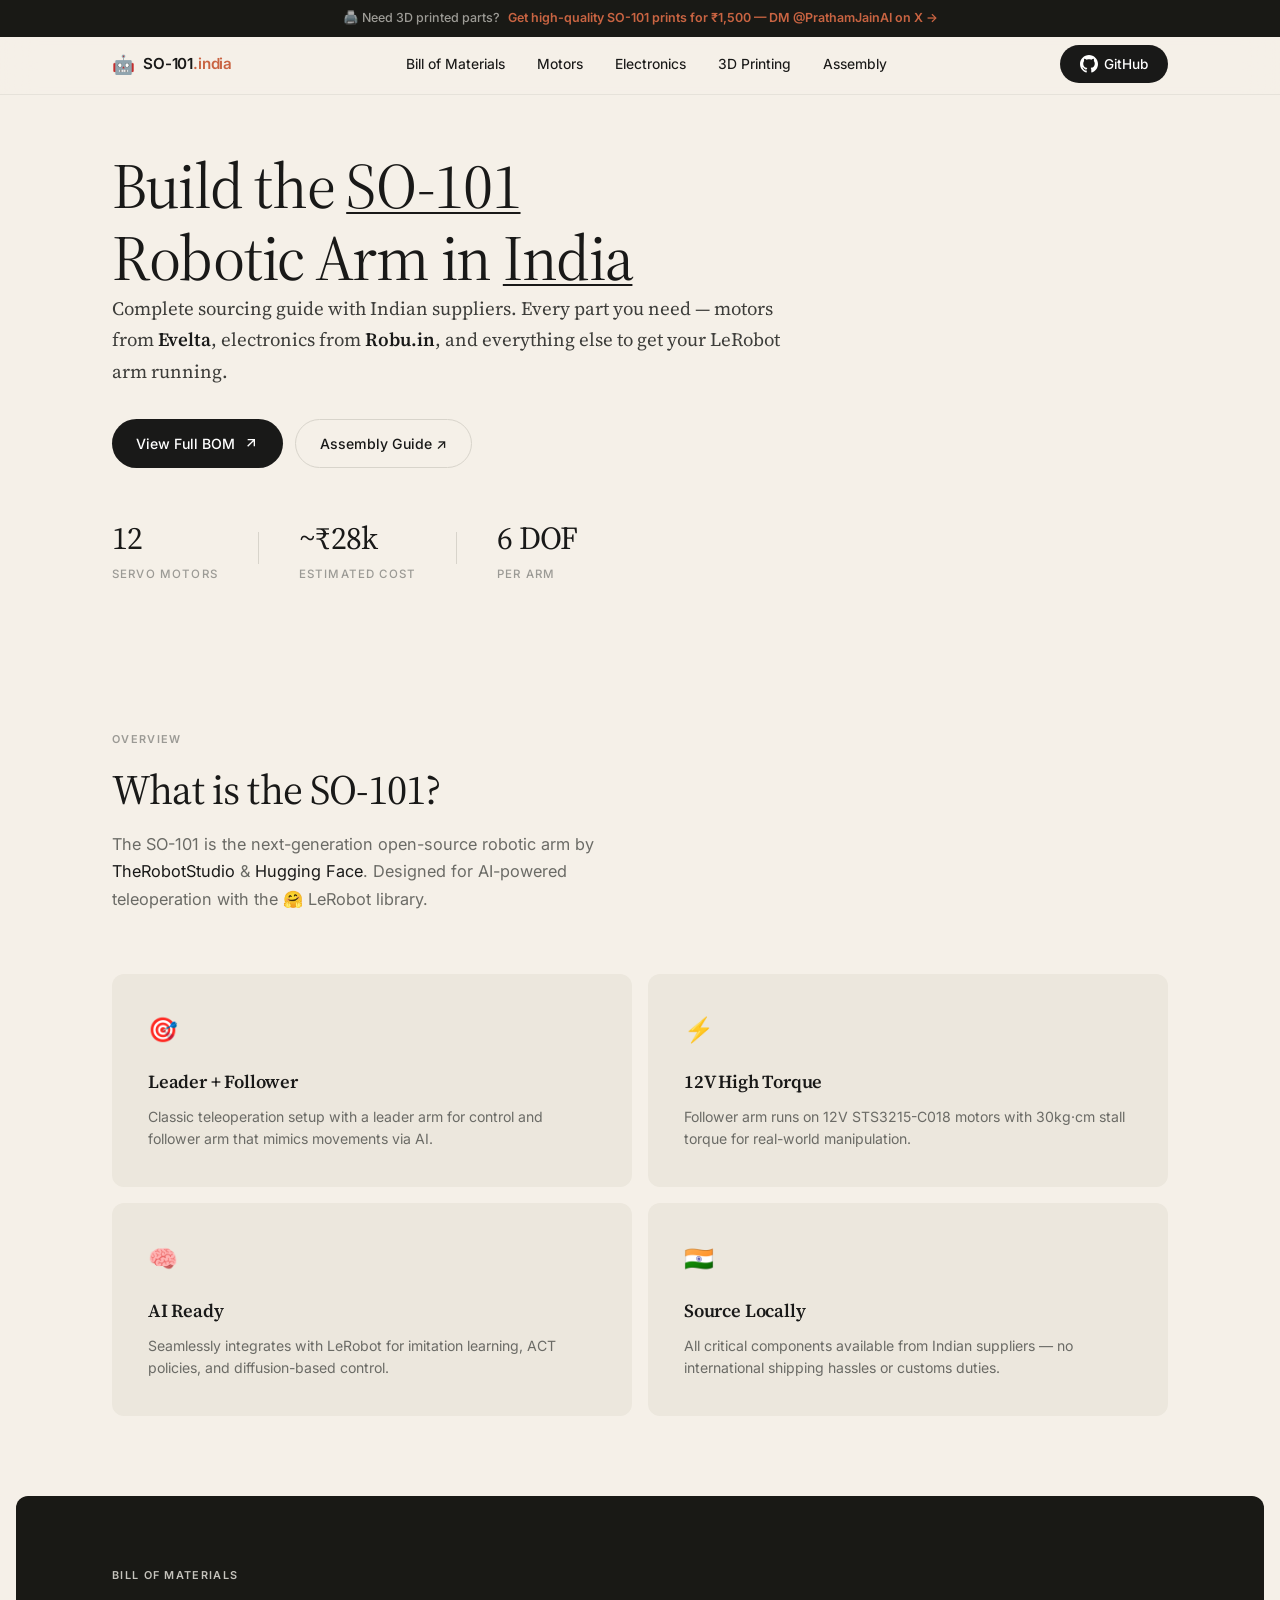
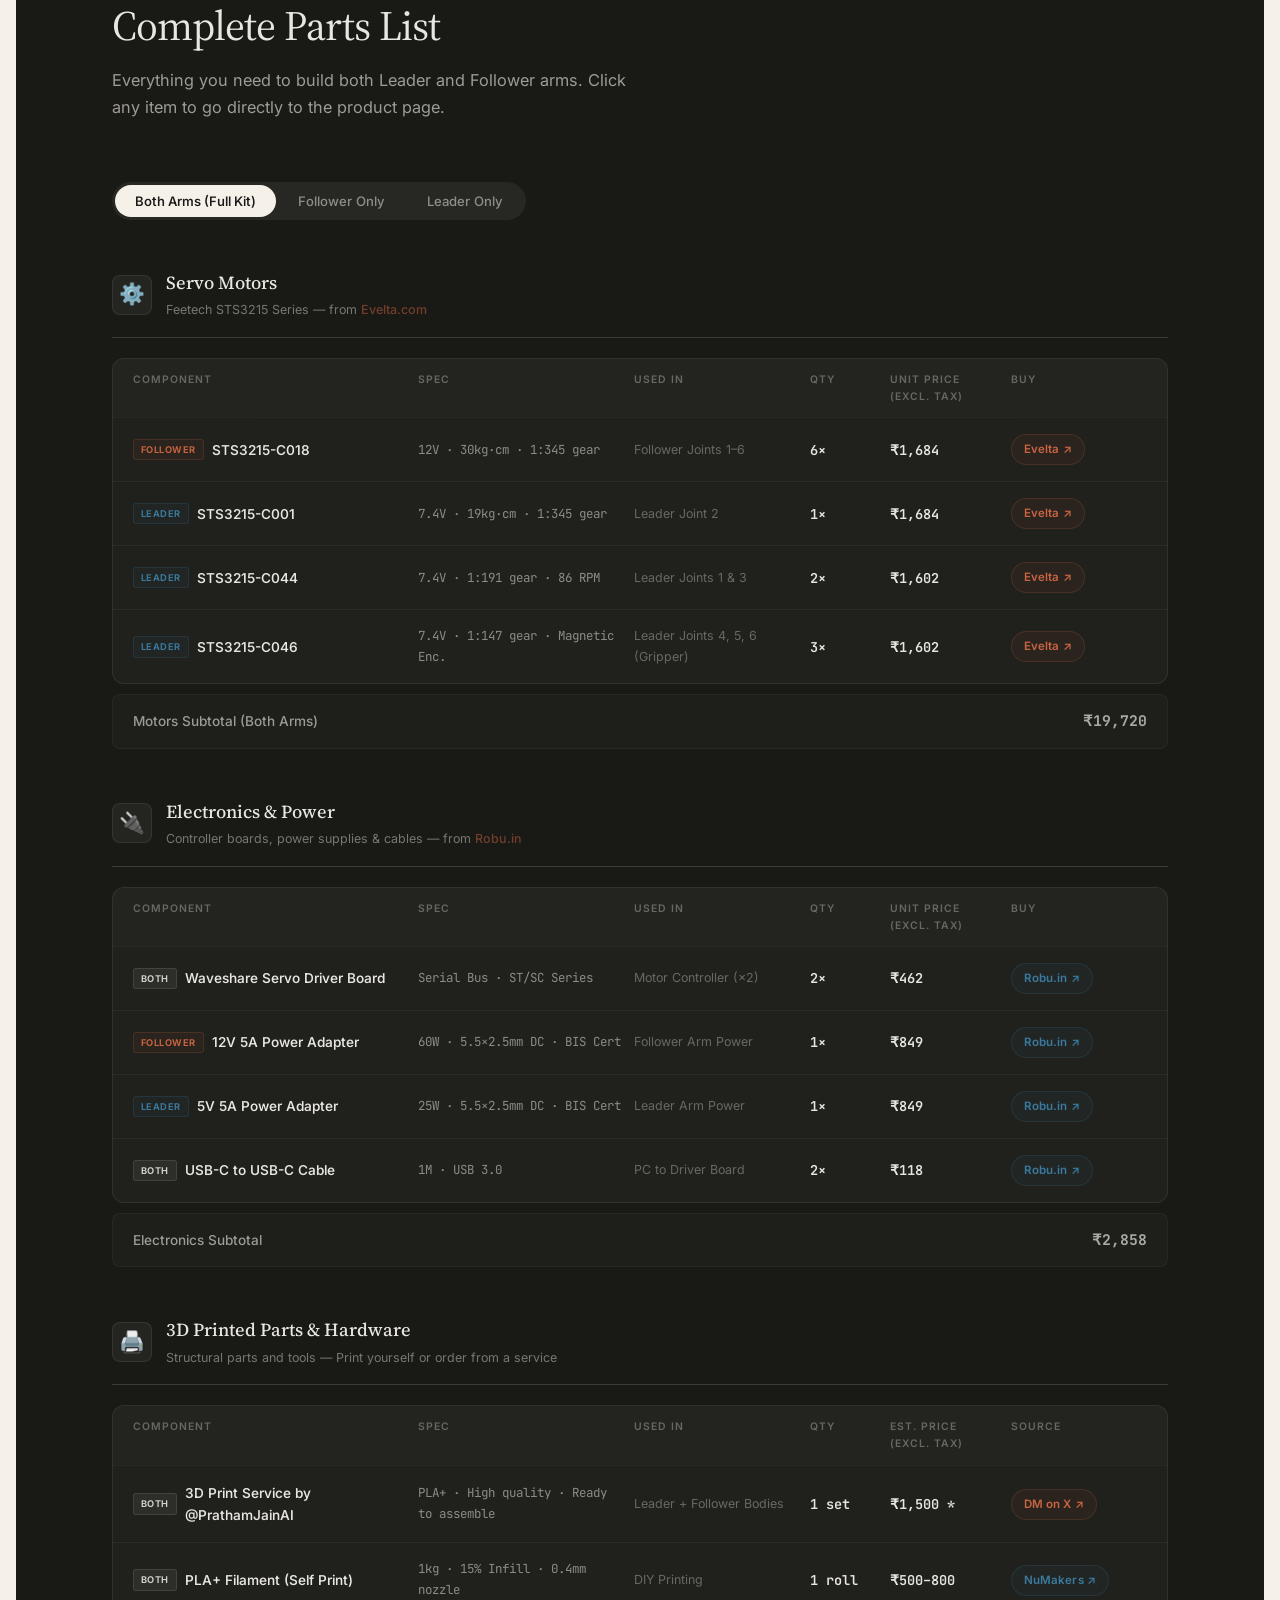
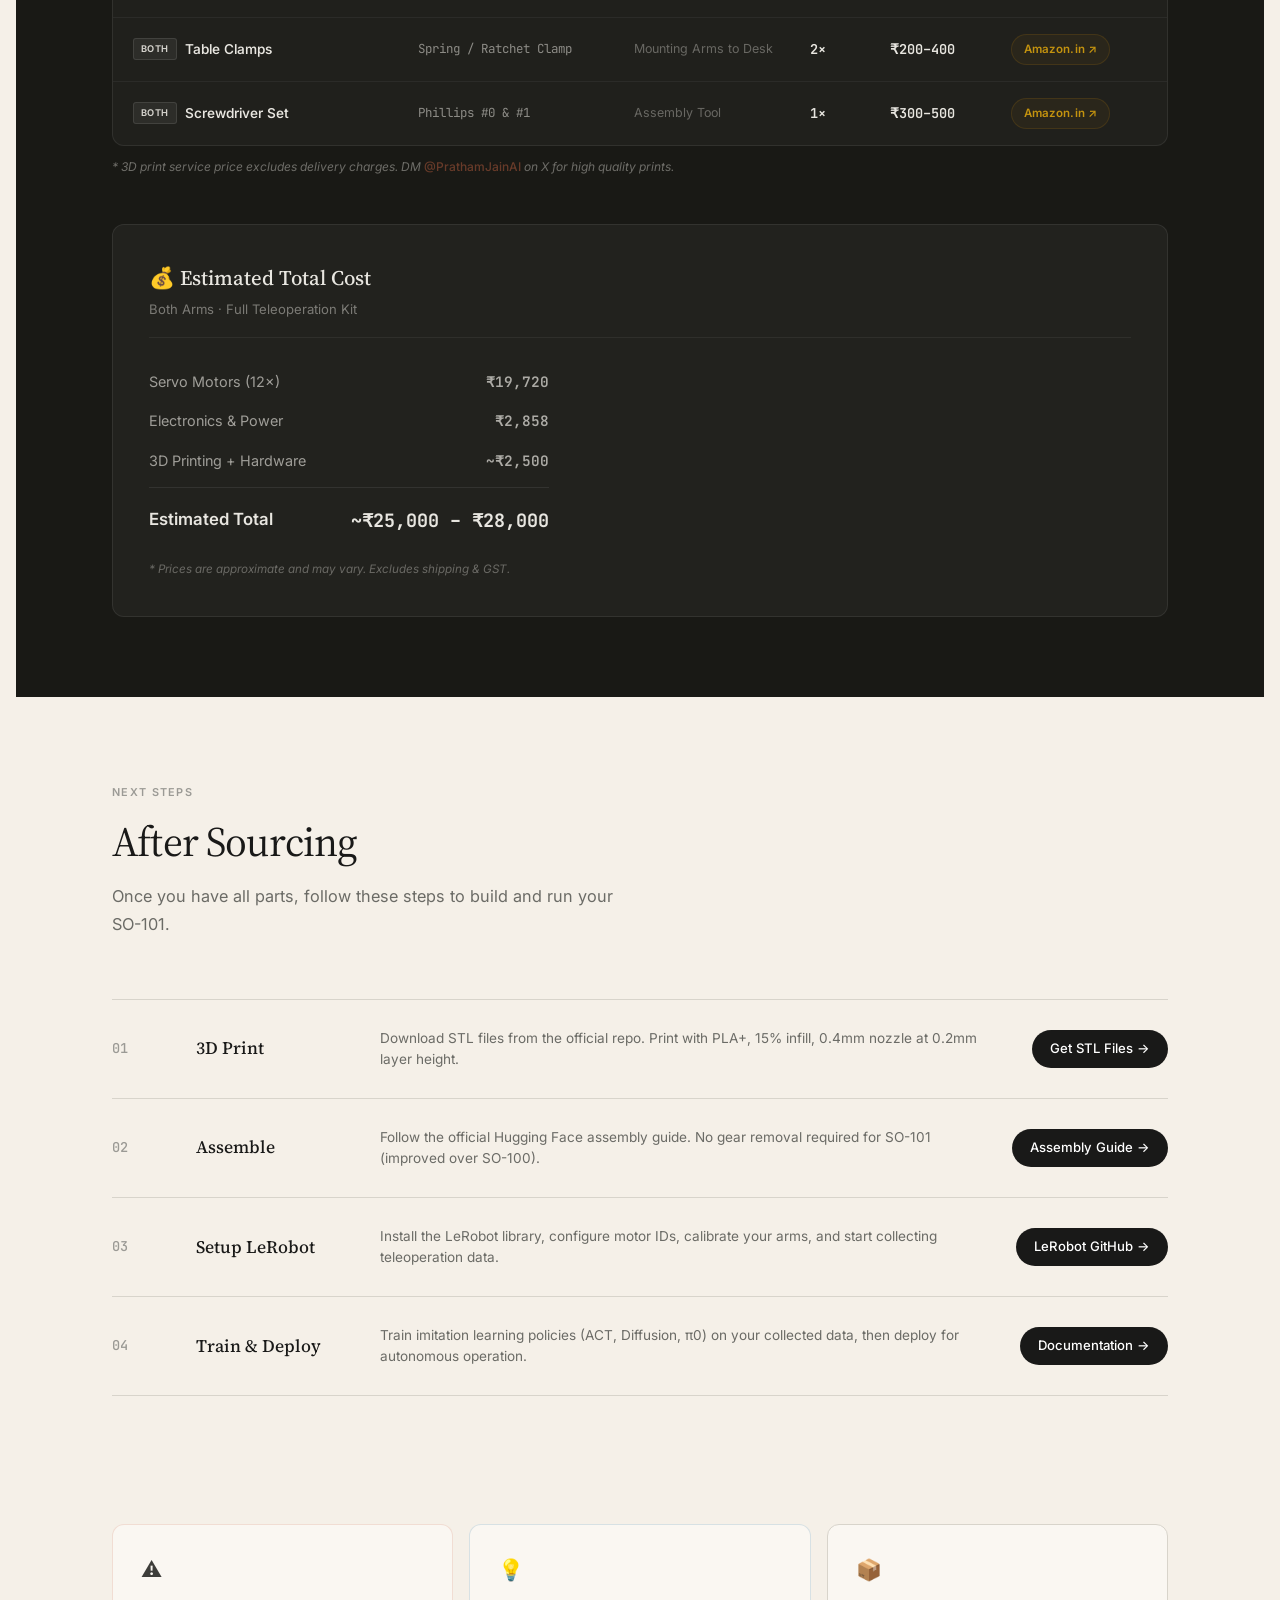
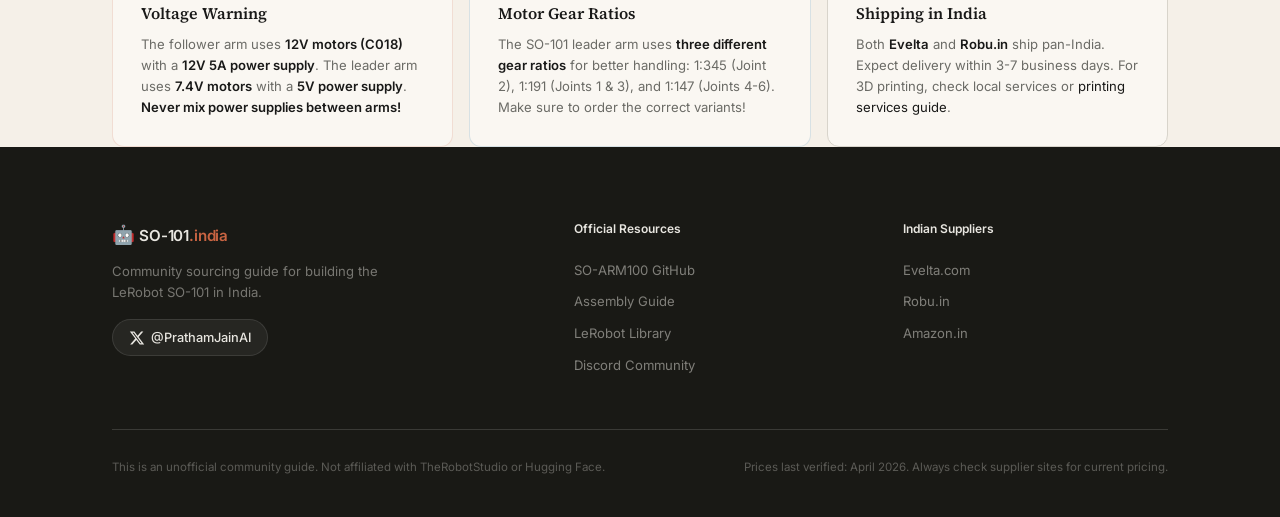
==== index.html @ 7e9bd8ef "Initial commit: SO-101 India sourcing guide" ====
<!DOCTYPE html>
<html lang="en">

<head>
    <meta charset="UTF-8">
    <meta name="viewport" content="width=device-width, initial-scale=1.0">
    <title>SO-101 India Build Guide | Source LeRobot Parts in India</title>
    <meta name="description"
        content="Complete sourcing guide for building the LeRobot SO-101 robotic arm in India. Find all parts from Indian suppliers like Evelta and Robu.in with direct purchase links.">
    <meta name="keywords"
        content="LeRobot, SO-101, SO-ARM100, robotic arm, India, Feetech STS3215, servo motor, build guide, BOM">
    <link rel="preconnect" href="https://fonts.googleapis.com">
    <link rel="preconnect" href="https://fonts.gstatic.com" crossorigin>
    <link
        href="https://fonts.googleapis.com/css2?family=Inter:wght@300;400;500;600;700;800;900&family=JetBrains+Mono:wght@400;500;600&display=swap"
        rel="stylesheet">
    <link rel="stylesheet" href="style.css">
</head>

<body>
    <!-- Animated background particles -->
    <div class="bg-particles" id="particles"></div>
    <!-- Top Announcement Banner -->
    <div class="announcement-bar">
        <span>🖨️ Need 3D printed parts?</span>
        <a href="https://x.com/PrathamJainAI" target="_blank">Get high-quality SO-101 prints for ₹1,500 — DM
            @PrathamJainAI on X →</a>
    </div>

    <!-- Navigation -->
    <nav class="navbar" id="navbar">
        <div class="nav-container">
            <a href="#" class="nav-logo">
                <span class="logo-icon">🤖</span>
                <span class="logo-text">SO-101<span class="logo-accent">.india</span></span>
            </a>
            <div class="nav-links">
                <a href="#bom" class="nav-link">Bill of Materials</a>
                <a href="#motors" class="nav-link">Motors</a>
                <a href="#electronics" class="nav-link">Electronics</a>
                <a href="#printing" class="nav-link">3D Printing</a>
                <a href="#assembly" class="nav-link">Assembly</a>
            </div>
            <a href="https://github.com/TheRobotStudio/SO-ARM100" target="_blank" class="nav-cta">
                <svg width="18" height="18" viewBox="0 0 24 24" fill="currentColor">
                    <path
                        d="M12 0c-6.626 0-12 5.373-12 12 0 5.302 3.438 9.8 8.207 11.387.599.111.793-.261.793-.577v-2.234c-3.338.726-4.033-1.416-4.033-1.416-.546-1.387-1.333-1.756-1.333-1.756-1.089-.745.083-.729.083-.729 1.205.084 1.839 1.237 1.839 1.237 1.07 1.834 2.807 1.304 3.492.997.107-.775.418-1.305.762-1.604-2.665-.305-5.467-1.334-5.467-5.931 0-1.311.469-2.381 1.236-3.221-.124-.303-.535-1.524.117-3.176 0 0 1.008-.322 3.301 1.23.957-.266 1.983-.399 3.003-.404 1.02.005 2.047.138 3.006.404 2.291-1.552 3.297-1.23 3.297-1.23.653 1.653.242 2.874.118 3.176.77.84 1.235 1.911 1.235 3.221 0 4.609-2.807 5.624-5.479 5.921.43.372.823 1.102.823 2.222v3.293c0 .319.192.694.801.576 4.765-1.589 8.199-6.086 8.199-11.386 0-6.627-5.373-12-12-12z" />
                </svg>
                GitHub
            </a>
        </div>
    </nav>

    <!-- Hero Section -->
    <header class="hero" id="hero">
        <div class="hero-content">
            <div class="hero-badge">
                <span class="badge-dot"></span>
                Open Source Robotics
            </div>
            <h1 class="hero-title">
                Build the <span class="gradient-text">SO-101</span><br>
                Robotic Arm in <span class="gradient-text-alt">India</span>
            </h1>
            <p class="hero-subtitle">
                Complete sourcing guide with Indian suppliers.
                Every part you need — motors from <strong>Evelta</strong>, electronics from <strong>Robu.in</strong>,
                and everything else to get your LeRobot arm running.
            </p>
            <div class="hero-actions">
                <a href="#bom" class="btn btn-primary">
                    <span>View Full BOM</span>
                    <svg width="16" height="16" viewBox="0 0 24 24" fill="none" stroke="currentColor" stroke-width="2">
                        <path d="M7 17l9.2-9.2M17 17V7H7" />
                    </svg>
                </a>
                <a href="https://huggingface.co/docs/lerobot/so101" target="_blank" class="btn btn-secondary">
                    Assembly Guide ↗
                </a>
            </div>
            <div class="hero-stats">
                <div class="stat">
                    <span class="stat-value">12</span>
                    <span class="stat-label">Servo Motors</span>
                </div>
                <div class="stat-divider"></div>
                <div class="stat">
                    <span class="stat-value">~₹28k</span>
                    <span class="stat-label">Estimated Cost</span>
                </div>
                <div class="stat-divider"></div>
                <div class="stat">
                    <span class="stat-value">6 DOF</span>
                    <span class="stat-label">Per Arm</span>
                </div>
            </div>
        </div>
        <div class="hero-visual">
            <div class="arm-diagram">
                <div class="diagram-ring ring-1"></div>
                <div class="diagram-ring ring-2"></div>
                <div class="diagram-ring ring-3"></div>
                <div class="diagram-core">
                    <span>SO-101</span>
                </div>
            </div>
        </div>
    </header>

    <!-- Overview Section -->
    <section class="section overview" id="overview">
        <div class="container">
            <div class="section-header">
                <span class="section-tag">Overview</span>
                <h2 class="section-title">What is the SO-101?</h2>
                <p class="section-desc">
                    The SO-101 is the next-generation open-source robotic arm by
                    <a href="https://www.therobotstudio.com" target="_blank">TheRobotStudio</a> &
                    <a href="https://huggingface.co/lerobot" target="_blank">Hugging Face</a>.
                    Designed for AI-powered teleoperation with the 🤗 LeRobot library.
                </p>
            </div>
            <div class="features-grid">
                <div class="feature-card">
                    <div class="feature-icon">🎯</div>
                    <h3>Leader + Follower</h3>
                    <p>Classic teleoperation setup with a leader arm for control and follower arm that mimics movements
                        via AI.</p>
                </div>
                <div class="feature-card">
                    <div class="feature-icon">⚡</div>
                    <h3>12V High Torque</h3>
                    <p>Follower arm runs on 12V STS3215-C018 motors with 30kg·cm stall torque for real-world
                        manipulation.</p>
                </div>
                <div class="feature-card">
                    <div class="feature-icon">🧠</div>
                    <h3>AI Ready</h3>
                    <p>Seamlessly integrates with LeRobot for imitation learning, ACT policies, and diffusion-based
                        control.</p>
                </div>
                <div class="feature-card">
                    <div class="feature-icon">🇮🇳</div>
                    <h3>Source Locally</h3>
                    <p>All critical components available from Indian suppliers — no international shipping hassles or
                        customs duties.</p>
                </div>
            </div>
        </div>
    </section>

    <!-- BOM Section -->
    <section class="section bom-section" id="bom">
        <div class="container">
            <div class="section-header">
                <span class="section-tag">Bill of Materials</span>
                <h2 class="section-title">Complete Parts List</h2>
                <p class="section-desc">
                    Everything you need to build both Leader and Follower arms.
                    Click any item to go directly to the product page.
                </p>
            </div>

            <!-- Arm Type Tabs -->
            <div class="bom-tabs">
                <button class="bom-tab active" data-tab="both">Both Arms (Full Kit)</button>
                <button class="bom-tab" data-tab="follower">Follower Only</button>
                <button class="bom-tab" data-tab="leader">Leader Only</button>
            </div>

            <!-- Motors Section -->
            <div class="bom-category" id="motors">
                <div class="category-header">
                    <div class="category-icon">⚙️</div>
                    <div>
                        <h3>Servo Motors</h3>
                        <p>Feetech STS3215 Series — from <a href="https://www.evelta.com" target="_blank">Evelta.com</a>
                        </p>
                    </div>
                </div>

                <div class="parts-table">
                    <div class="table-header">
                        <span>Component</span>
                        <span>Spec</span>
                        <span>Used In</span>
                        <span>Qty</span>
                        <span>Unit Price (excl. tax)</span>
                        <span>Buy</span>
                    </div>

                    <div class="table-row" data-arm="follower">
                        <div class="part-name">
                            <span class="part-badge follower">Follower</span>
                            STS3215-C018
                        </div>
                        <div class="part-spec">12V · 30kg·cm · 1:345 gear</div>
                        <div class="part-usage">Follower Joints 1–6</div>
                        <div class="part-qty">6×</div>
                        <div class="part-price">₹1,684</div>
                        <div class="part-buy">
                            <a href="https://evelta.com/st3215-c018-12v-30kg-360deg-dual-shaft-ttl-servo-motor/"
                                target="_blank" class="buy-link evelta">
                                Evelta ↗
                            </a>
                        </div>
                    </div>

                    <div class="table-row" data-arm="leader">
                        <div class="part-name">
                            <span class="part-badge leader">Leader</span>
                            STS3215-C001
                        </div>
                        <div class="part-spec">7.4V · 19kg·cm · 1:345 gear</div>
                        <div class="part-usage">Leader Joint 2</div>
                        <div class="part-qty">1×</div>
                        <div class="part-price">₹1,684</div>
                        <div class="part-buy">
                            <a href="https://www.evelta.com/sts3215-7-4v-19kg-dual-axis-ttl-string-servo-motor/"
                                target="_blank" class="buy-link evelta">
                                Evelta ↗
                            </a>
                        </div>
                    </div>

                    <div class="table-row" data-arm="leader">
                        <div class="part-name">
                            <span class="part-badge leader">Leader</span>
                            STS3215-C044
                        </div>
                        <div class="part-spec">7.4V · 1:191 gear · 86 RPM</div>
                        <div class="part-usage">Leader Joints 1 & 3</div>
                        <div class="part-qty">2×</div>
                        <div class="part-price">₹1,602</div>
                        <div class="part-buy">
                            <a href="https://www.evelta.com/sts3215-c044-7-4v-1-191-86rpm-metal-gear-dual-axis-ttl-serial-bus-servo-motor/"
                                target="_blank" class="buy-link evelta">
                                Evelta ↗
                            </a>
                        </div>
                    </div>

                    <div class="table-row" data-arm="leader">
                        <div class="part-name">
                            <span class="part-badge leader">Leader</span>
                            STS3215-C046
                        </div>
                        <div class="part-spec">7.4V · 1:147 gear · Magnetic Enc.</div>
                        <div class="part-usage">Leader Joints 4, 5, 6 (Gripper)</div>
                        <div class="part-qty">3×</div>
                        <div class="part-price">₹1,602</div>
                        <div class="part-buy">
                            <a href="https://www.evelta.com/sts3215-c046-7-4v-1-147-magnetic-encoding-metal-gear-dual-axis-ttl-serial-bus-servo-motor/"
                                target="_blank" class="buy-link evelta">
                                Evelta ↗
                            </a>
                        </div>
                    </div>
                </div>

                <div class="cost-subtotal">
                    <span>Motors Subtotal (Both Arms)</span>
                    <span class="subtotal-value">₹19,720</span>
                </div>
            </div>

            <!-- Electronics Section -->
            <div class="bom-category" id="electronics">
                <div class="category-header">
                    <div class="category-icon">🔌</div>
                    <div>
                        <h3>Electronics & Power</h3>
                        <p>Controller boards, power supplies & cables — from <a href="https://robu.in"
                                target="_blank">Robu.in</a></p>
                    </div>
                </div>

                <div class="parts-table">
                    <div class="table-header">
                        <span>Component</span>
                        <span>Spec</span>
                        <span>Used In</span>
                        <span>Qty</span>
                        <span>Unit Price (excl. tax)</span>
                        <span>Buy</span>
                    </div>

                    <div class="table-row" data-arm="both">
                        <div class="part-name">
                            <span class="part-badge both">Both</span>
                            Waveshare Servo Driver Board
                        </div>
                        <div class="part-spec">Serial Bus · ST/SC Series</div>
                        <div class="part-usage">Motor Controller (×2)</div>
                        <div class="part-qty">2×</div>
                        <div class="part-price">₹462</div>
                        <div class="part-buy">
                            <a href="https://robu.in/product/waveshare-serial-bus-servo-driver-board-integrates-servo-power-supply-and-control-circuit-applicable-for-st-sc-series-serial-bus-servos/"
                                target="_blank" class="buy-link robu">
                                Robu.in ↗
                            </a>
                        </div>
                    </div>

                    <div class="table-row" data-arm="follower">
                        <div class="part-name">
                            <span class="part-badge follower">Follower</span>
                            12V 5A Power Adapter
                        </div>
                        <div class="part-spec">60W · 5.5×2.5mm DC · BIS Cert</div>
                        <div class="part-usage">Follower Arm Power</div>
                        <div class="part-qty">1×</div>
                        <div class="part-price">₹849</div>
                        <div class="part-buy">
                            <a href="https://robu.in/product/pro-range-12v-5a-power-adapter/" target="_blank"
                                class="buy-link robu">
                                Robu.in ↗
                            </a>
                        </div>
                    </div>

                    <div class="table-row" data-arm="leader">
                        <div class="part-name">
                            <span class="part-badge leader">Leader</span>
                            5V 5A Power Adapter
                        </div>
                        <div class="part-spec">25W · 5.5×2.5mm DC · BIS Cert</div>
                        <div class="part-usage">Leader Arm Power</div>
                        <div class="part-qty">1×</div>
                        <div class="part-price">₹849</div>
                        <div class="part-buy">
                            <a href="https://robu.in/product/pro-range-5v-5a-power-adapter/" target="_blank"
                                class="buy-link robu">
                                Robu.in ↗
                            </a>
                        </div>
                    </div>

                    <div class="table-row" data-arm="both">
                        <div class="part-name">
                            <span class="part-badge both">Both</span>
                            USB-C to USB-C Cable
                        </div>
                        <div class="part-spec">1M · USB 3.0</div>
                        <div class="part-usage">PC to Driver Board</div>
                        <div class="part-qty">2×</div>
                        <div class="part-price">₹118</div>
                        <div class="part-buy">
                            <a href="https://robu.in/product/orange-usb-3-0-type-a-to-type-c-cable-1m-white/"
                                target="_blank" class="buy-link robu">
                                Robu.in ↗
                            </a>
                        </div>
                    </div>
                </div>

                <div class="cost-subtotal">
                    <span>Electronics Subtotal</span>
                    <span class="subtotal-value">₹2,858</span>
                </div>
            </div>

            <!-- 3D Printing & Hardware Section -->
            <div class="bom-category" id="printing">
                <div class="category-header">
                    <div class="category-icon">🖨️</div>
                    <div>
                        <h3>3D Printed Parts & Hardware</h3>
                        <p>Structural parts and tools — Print yourself or order from a service</p>
                    </div>
                </div>

                <div class="parts-table">
                    <div class="table-header">
                        <span>Component</span>
                        <span>Spec</span>
                        <span>Used In</span>
                        <span>Qty</span>
                        <span>Est. Price (excl. tax)</span>
                        <span>Source</span>
                    </div>

                    <div class="table-row" data-arm="both">
                        <div class="part-name">
                            <span class="part-badge both">Both</span>
                            3D Print Service by @PrathamJainAI
                        </div>
                        <div class="part-spec">PLA+ · High quality · Ready to assemble</div>
                        <div class="part-usage">Leader + Follower Bodies</div>
                        <div class="part-qty">1 set</div>
                        <div class="part-price">₹1,500 *</div>
                        <div class="part-buy">
                            <a href="https://x.com/PrathamJainAI" target="_blank" class="buy-link evelta">
                                DM on X ↗
                            </a>
                        </div>
                    </div>

                    <div class="table-row" data-arm="both">
                        <div class="part-name">
                            <span class="part-badge both">Both</span>
                            PLA+ Filament (Self Print)
                        </div>
                        <div class="part-spec">1kg · 15% Infill · 0.4mm nozzle</div>
                        <div class="part-usage">DIY Printing</div>
                        <div class="part-qty">1 roll</div>
                        <div class="part-price">₹500–800</div>
                        <div class="part-buy">
                            <a href="https://numakers.in" target="_blank" class="buy-link robu">
                                NuMakers ↗
                            </a>
                        </div>
                    </div>

                    <div class="table-row" data-arm="both">
                        <div class="part-name">
                            <span class="part-badge both">Both</span>
                            Table Clamps
                        </div>
                        <div class="part-spec">Spring / Ratchet Clamp</div>
                        <div class="part-usage">Mounting Arms to Desk</div>
                        <div class="part-qty">2×</div>
                        <div class="part-price">₹200–400</div>
                        <div class="part-buy">
                            <a href="https://www.amazon.in/Homdum%C2%AE-Heavy-Clamp-Clamping-Pieces/dp/B081JZLFCY/"
                                target="_blank" class="buy-link amazon">
                                Amazon.in ↗
                            </a>
                        </div>
                    </div>

                    <div class="table-row" data-arm="both">
                        <div class="part-name">
                            <span class="part-badge both">Both</span>
                            Screwdriver Set
                        </div>
                        <div class="part-spec">Phillips #0 & #1</div>
                        <div class="part-usage">Assembly Tool</div>
                        <div class="part-qty">1×</div>
                        <div class="part-price">₹300–500</div>
                        <div class="part-buy">
                            <a href="https://www.amazon.in/s?k=precision+screwdriver+set+phillips" target="_blank"
                                class="buy-link amazon">
                                Amazon.in ↗
                            </a>
                        </div>
                    </div>
                </div>

                <p class="print-note">* 3D print service price excludes delivery charges. DM <a
                        href="https://x.com/PrathamJainAI" target="_blank">@PrathamJainAI</a> on X for high quality
                    prints.</p>
            </div>

            <!-- Total Cost -->
            <div class="cost-total">
                <div class="total-card">
                    <div class="total-header">
                        <h3>💰 Estimated Total Cost</h3>
                        <p>Both Arms · Full Teleoperation Kit</p>
                    </div>
                    <div class="total-breakdown">
                        <div class="breakdown-row">
                            <span>Servo Motors (12×)</span>
                            <span>₹19,720</span>
                        </div>
                        <div class="breakdown-row">
                            <span>Electronics & Power</span>
                            <span>₹2,858</span>
                        </div>
                        <div class="breakdown-row">
                            <span>3D Printing + Hardware</span>
                            <span>~₹2,500</span>
                        </div>
                        <div class="breakdown-divider"></div>
                        <div class="breakdown-row total">
                            <span>Estimated Total</span>
                            <span>~₹25,000 – ₹28,000</span>
                        </div>
                    </div>
                    <p class="total-note">* Prices are approximate and may vary. Excludes shipping & GST.</p>
                </div>
            </div>
        </div>
    </section>

    <!-- Assembly Quick Guide -->
    <section class="section assembly-section" id="assembly">
        <div class="container">
            <div class="section-header">
                <span class="section-tag">Next Steps</span>
                <h2 class="section-title">After Sourcing</h2>
                <p class="section-desc">Once you have all parts, follow these steps to build and run your SO-101.</p>
            </div>

            <div class="steps-grid">
                <div class="step-card">
                    <div class="step-number">01</div>
                    <h3>3D Print</h3>
                    <p>Download STL files from the official repo. Print with PLA+, 15% infill, 0.4mm nozzle at 0.2mm
                        layer height.</p>
                    <a href="https://github.com/TheRobotStudio/SO-ARM100/tree/main/STL/SO101" target="_blank"
                        class="step-link">Get STL Files →</a>
                </div>
                <div class="step-card">
                    <div class="step-number">02</div>
                    <h3>Assemble</h3>
                    <p>Follow the official Hugging Face assembly guide. No gear removal required for SO-101 (improved
                        over SO-100).</p>
                    <a href="https://huggingface.co/docs/lerobot/so101" target="_blank" class="step-link">Assembly Guide
                        →</a>
                </div>
                <div class="step-card">
                    <div class="step-number">03</div>
                    <h3>Setup LeRobot</h3>
                    <p>Install the LeRobot library, configure motor IDs, calibrate your arms, and start collecting
                        teleoperation data.</p>
                    <a href="https://github.com/huggingface/lerobot" target="_blank" class="step-link">LeRobot GitHub
                        →</a>
                </div>
                <div class="step-card">
                    <div class="step-number">04</div>
                    <h3>Train & Deploy</h3>
                    <p>Train imitation learning policies (ACT, Diffusion, π0) on your collected data, then deploy for
                        autonomous operation.</p>
                    <a href="https://huggingface.co/docs/lerobot" target="_blank" class="step-link">Documentation →</a>
                </div>
            </div>
        </div>
    </section>

    <!-- Important Notes Section -->
    <section class="section notes-section">
        <div class="container">
            <div class="notes-grid">
                <div class="note-card warning">
                    <div class="note-icon">⚠️</div>
                    <h3>Voltage Warning</h3>
                    <p>The follower arm uses <strong>12V motors (C018)</strong> with a <strong>12V 5A power
                            supply</strong>. The leader arm uses <strong>7.4V motors</strong> with a <strong>5V power
                            supply</strong>. <strong>Never mix power supplies between arms!</strong></p>
                </div>
                <div class="note-card tip">
                    <div class="note-icon">💡</div>
                    <h3>Motor Gear Ratios</h3>
                    <p>The SO-101 leader arm uses <strong>three different gear ratios</strong> for better handling:
                        1:345 (Joint 2), 1:191 (Joints 1 & 3), and 1:147 (Joints 4-6). Make sure to order the correct
                        variants!</p>
                </div>
                <div class="note-card info">
                    <div class="note-icon">📦</div>
                    <h3>Shipping in India</h3>
                    <p>Both <strong>Evelta</strong> and <strong>Robu.in</strong> ship pan-India. Expect delivery within
                        3-7 business days. For 3D printing, check local services or <a
                            href="https://github.com/TheRobotStudio/SO-ARM100/blob/main/3DPRINT.md"
                            target="_blank">printing services guide</a>.</p>
                </div>
            </div>
        </div>
    </section>

    <!-- Footer -->
    <footer class="footer">
        <div class="container">
            <div class="footer-content">
                <div class="footer-brand">
                    <span class="logo-icon">🤖</span>
                    <span class="logo-text">SO-101<span class="logo-accent">.india</span></span>
                    <p>Community sourcing guide for building the LeRobot SO-101 in India.</p>
                    <a href="https://x.com/PrathamJainAI" target="_blank" class="twitter-handle">
                        <svg width="16" height="16" viewBox="0 0 24 24" fill="currentColor">
                            <path
                                d="M18.244 2.25h3.308l-7.227 8.26 8.502 11.24H16.17l-5.214-6.817L4.99 21.75H1.68l7.73-8.835L1.254 2.25H8.08l4.713 6.231zm-1.161 17.52h1.833L7.084 4.126H5.117z" />
                        </svg>
                        @PrathamJainAI
                    </a>
                </div>
                <div class="footer-links">
                    <h4>Official Resources</h4>
                    <a href="https://github.com/TheRobotStudio/SO-ARM100" target="_blank">SO-ARM100 GitHub</a>
                    <a href="https://huggingface.co/docs/lerobot/so101" target="_blank">Assembly Guide</a>
                    <a href="https://github.com/huggingface/lerobot" target="_blank">LeRobot Library</a>
                    <a href="https://discord.gg/ggrqhPTsMe" target="_blank">Discord Community</a>
                </div>
                <div class="footer-links">
                    <h4>Indian Suppliers</h4>
                    <a href="https://www.evelta.com" target="_blank">Evelta.com</a>
                    <a href="https://robu.in" target="_blank">Robu.in</a>
                    <a href="https://www.amazon.in" target="_blank">Amazon.in</a>
                </div>
            </div>
            <div class="footer-bottom">
                <p>This is an unofficial community guide. Not affiliated with TheRobotStudio or Hugging Face.</p>
                <p>Prices last verified: April 2026. Always check supplier sites for current pricing.</p>
            </div>
        </div>
    </footer>

    <script src="script.js"></script>
</body>

</html>
---- style.css ----
/* ========================================
   SO-101 India Build Guide
   Anthropic.com design — exact replica
   ======================================== */

@import url('https://fonts.googleapis.com/css2?family=Source+Serif+4:ital,opsz,wght@0,8..60,300;0,8..60,400;0,8..60,500;0,8..60,600;0,8..60,700;0,8..60,800;0,8..60,900;1,8..60,400&display=swap');

:root {
    /* Anthropic exact palette */
    --bg-page: #f5f0e8;
    --bg-card: #ece7dd;
    --bg-white: #faf7f2;
    --bg-dark: #191915;
    --bg-dark-nav: #191915;

    --text-primary: #191918;
    --text-body: #3d3d3a;
    --text-secondary: #6b6b66;
    --text-muted: #9b9a95;
    --text-light: #c5c3bc;
    --text-on-dark: #d4d2cc;
    --text-heading-dark: #e8e6e0;

    --accent: #c96442;
    --accent-hover: #b85a3a;
    --accent-bg: rgba(201, 100, 66, 0.08);
    --accent-border: rgba(201, 100, 66, 0.2);

    --border: #d8d4cb;
    --border-light: #e5e1d8;
    --border-dark: #3a3a36;
    --border-subtle: rgba(0,0,0,0.06);

    --follower-color: #c96442;
    --follower-bg: rgba(201, 100, 66, 0.07);
    --follower-border: rgba(201, 100, 66, 0.18);

    --leader-color: #3b7a9e;
    --leader-bg: rgba(59, 122, 158, 0.07);
    --leader-border: rgba(59, 122, 158, 0.18);

    --both-color: #6b6b66;
    --both-bg: rgba(107, 107, 102, 0.07);
    --both-border: rgba(107, 107, 102, 0.18);

    /* Typography */
    --font-serif: 'Source Serif 4', 'Georgia', 'Times New Roman', serif;
    --font-sans: 'Inter', -apple-system, BlinkMacSystemFont, 'Segoe UI', sans-serif;
    --font-mono: 'JetBrains Mono', 'SF Mono', monospace;

    /* Layout */
    --container: 1120px;
    --section-gap: 80px;
    --radius: 12px;
    --radius-sm: 8px;
    --transition: all 0.2s ease;
}

/* ========================================
   Reset
   ======================================== */

*, *::before, *::after {
    margin: 0; padding: 0; box-sizing: border-box;
}

html {
    scroll-behavior: smooth;
    scroll-padding-top: 100px;
}

body {
    font-family: var(--font-sans);
    background: var(--bg-page);
    color: var(--text-body);
    line-height: 1.65;
    overflow-x: hidden;
    -webkit-font-smoothing: antialiased;
}

a {
    color: var(--text-primary);
    text-decoration: none;
    transition: var(--transition);
}

.container {
    max-width: var(--container);
    margin: 0 auto;
    padding: 0 32px;
}

.bg-particles { display: none; }

/* ========================================
   Announcement Bar
   ======================================== */

.announcement-bar {
    position: fixed;
    top: 0;
    left: 0;
    right: 0;
    z-index: 1001;
    display: flex;
    align-items: center;
    justify-content: center;
    gap: 8px;
    padding: 8px 24px;
    background: var(--bg-dark);
    font-size: 0.78rem;
    font-weight: 500;
    text-align: center;
}

.announcement-bar span {
    color: var(--text-on-dark);
    opacity: 0.7;
}

.announcement-bar a {
    color: var(--accent);
    font-weight: 600;
    transition: var(--transition);
}

.announcement-bar a:hover {
    color: #e07a56;
}

/* ========================================
   Navigation — Anthropic style
   Fixed top bar, dark CTA button
   ======================================== */

.navbar {
    position: fixed;
    top: 34px;
    left: 0; right: 0;
    z-index: 1000;
    background: rgba(245, 240, 232, 0.88);
    backdrop-filter: blur(16px);
    -webkit-backdrop-filter: blur(16px);
    border-bottom: 1px solid var(--border-subtle);
    transition: var(--transition);
}

.navbar.scrolled {
    background: rgba(245, 240, 232, 0.95);
}

.nav-container {
    max-width: var(--container);
    margin: 0 auto;
    padding: 0 32px;
    display: flex;
    align-items: center;
    justify-content: space-between;
    height: 60px;
}

.nav-logo {
    display: flex;
    align-items: center;
    gap: 8px;
    color: var(--text-primary);
    text-decoration: none;
}

.logo-icon { font-size: 1.15rem; }

.logo-text {
    font-family: var(--font-sans);
    font-size: 0.95rem;
    font-weight: 600;
    letter-spacing: -0.01em;
}

.logo-accent { color: var(--accent); }

.nav-links {
    display: flex;
    gap: 0;
}

.nav-link {
    padding: 8px 16px;
    font-size: 0.87rem;
    font-weight: 450;
    color: var(--text-primary);
    transition: var(--transition);
}

.nav-link:hover {
    color: var(--text-secondary);
}

.nav-cta {
    display: flex;
    align-items: center;
    gap: 6px;
    padding: 8px 20px;
    font-size: 0.85rem;
    font-weight: 500;
    color: #fff;
    background: var(--text-primary);
    border: none;
    border-radius: 100px;
    transition: var(--transition);
}

.nav-cta svg { fill: #fff; }

.nav-cta:hover {
    background: #333;
    color: #fff;
}

/* ========================================
   Hero — Anthropic editorial layout
   Large serif heading + body text on right
   ======================================== */

.hero {
    position: relative;
    z-index: 1;
    min-height: auto;
    display: flex;
    flex-direction: column;
    padding: 150px 32px 60px;
    max-width: var(--container);
    margin: 0 auto;
    gap: 0;
}

.hero-content { max-width: 680px; }

.hero-badge { display: none; }

.hero-title {
    font-family: var(--font-serif);
    font-size: clamp(2.8rem, 5.5vw, 4rem);
    font-weight: 400;
    line-height: 1.12;
    letter-spacing: -0.02em;
    color: var(--text-primary);
    margin-bottom: 0;
}

/* Override gradient text - Anthropic uses plain black text */
.gradient-text,
.gradient-text-alt {
    background: none !important;
    -webkit-background-clip: unset !important;
    -webkit-text-fill-color: unset !important;
    background-clip: unset !important;
    color: var(--text-primary);
}

/* Underline key words like Anthropic does */
.gradient-text {
    text-decoration: underline;
    text-decoration-thickness: 1.5px;
    text-underline-offset: 4px;
}

.gradient-text-alt {
    color: var(--text-primary);
    text-decoration: underline;
    text-decoration-thickness: 1.5px;
    text-underline-offset: 4px;
}

.hero-subtitle {
    font-family: var(--font-serif);
    font-size: 1.18rem;
    line-height: 1.65;
    color: var(--text-body);
    margin-bottom: 32px;
    font-weight: 400;
}

.hero-subtitle strong {
    font-weight: 600;
    color: var(--text-primary);
}

.hero-actions {
    display: flex;
    gap: 12px;
    margin-bottom: 36px;
    flex-wrap: wrap;
}

.btn {
    display: inline-flex;
    align-items: center;
    gap: 8px;
    padding: 12px 24px;
    font-size: 0.88rem;
    font-weight: 500;
    font-family: var(--font-sans);
    border-radius: 100px;
    transition: var(--transition);
    cursor: pointer;
    border: none;
    text-decoration: none;
}

.btn-primary {
    background: var(--text-primary);
    color: #fff;
}

.btn-primary:hover {
    background: #333;
    color: #fff;
    transform: translateY(-1px);
}

.btn-primary svg { stroke: #fff; }

.btn-secondary {
    background: transparent;
    color: var(--text-primary);
    border: 1px solid var(--border);
}

.btn-secondary:hover {
    border-color: var(--text-secondary);
    color: var(--text-primary);
}

/* Hero visual — hidden, stats inline */
.hero-visual { display: none; }

.arm-diagram { display: none; }

.hero-stats {
    display: flex;
    flex-direction: row;
    gap: 40px;
    padding-top: 8px;
}

.stat {
    display: flex;
    flex-direction: column;
}

.stat-value {
    font-family: var(--font-serif);
    font-size: 2rem;
    font-weight: 400;
    color: var(--text-primary);
    letter-spacing: -0.02em;
    background: none;
    -webkit-background-clip: unset;
    -webkit-text-fill-color: unset;
    background-clip: unset;
}

.stat-label {
    font-size: 0.72rem;
    color: var(--text-muted);
    font-weight: 500;
    text-transform: uppercase;
    letter-spacing: 0.1em;
}

.stat-divider {
    width: 1px;
    height: 32px;
    background: var(--border);
    align-self: center;
}

/* ========================================
   Sections — generous whitespace
   ======================================== */

.section {
    position: relative;
    z-index: 1;
    padding: var(--section-gap) 0;
}

.section-header {
    text-align: left;
    margin-bottom: 60px;
    max-width: 640px;
}

.section-tag {
    display: inline-block;
    font-size: 0.68rem;
    font-weight: 600;
    text-transform: uppercase;
    letter-spacing: 0.12em;
    color: var(--text-muted);
    padding: 0;
    border: none;
    background: none;
    border-radius: 0;
    margin-bottom: 16px;
}

.section-title {
    font-family: var(--font-serif);
    font-size: clamp(1.8rem, 3.5vw, 2.6rem);
    font-weight: 400;
    letter-spacing: -0.02em;
    color: var(--text-primary);
    line-height: 1.2;
    margin-bottom: 16px;
}

.section-desc {
    font-size: 1.02rem;
    color: var(--text-secondary);
    max-width: 520px;
    margin: 0;
    line-height: 1.7;
}

/* ========================================
   Features — Anthropic card grid
   Sand-colored cards, no borders
   ======================================== */

.features-grid {
    display: grid;
    grid-template-columns: repeat(2, 1fr);
    gap: 16px;
    background: none;
    border: none;
    border-radius: 0;
    overflow: visible;
}

.feature-card {
    padding: 36px;
    background: var(--bg-card);
    border: none;
    border-radius: var(--radius);
    transition: var(--transition);
}

.feature-card:hover {
    background: #e4dfd5;
}

.feature-icon {
    font-size: 1.5rem;
    margin-bottom: 18px;
}

.feature-card h3 {
    font-family: var(--font-serif);
    font-size: 1.15rem;
    font-weight: 600;
    margin-bottom: 8px;
    color: var(--text-primary);
    letter-spacing: -0.01em;
}

.feature-card p {
    font-size: 0.88rem;
    color: var(--text-secondary);
    line-height: 1.6;
}

/* ========================================
   BOM Section — on dark background block
   like Anthropic's "Project Glasswing" card
   ======================================== */

.bom-section {
    background: var(--bg-dark);
    border-radius: var(--radius) var(--radius) 0 0;
    margin: 0 16px;
    padding: 64px 0 80px;
}

.bom-section .section-header {
    text-align: left;
}

.bom-section .section-tag {
    color: var(--text-light);
}

.bom-section .section-title {
    color: var(--text-heading-dark);
}

.bom-section .section-desc {
    color: var(--text-on-dark);
    opacity: 0.7;
}

/* BOM Tabs */
.bom-tabs {
    display: inline-flex;
    gap: 2px;
    margin-bottom: 48px;
    background: rgba(255,255,255,0.06);
    border-radius: 100px;
    padding: 3px;
}

.bom-tab {
    padding: 8px 20px;
    font-size: 0.82rem;
    font-weight: 500;
    font-family: var(--font-sans);
    color: var(--text-on-dark);
    opacity: 0.6;
    background: transparent;
    border: none;
    border-radius: 100px;
    cursor: pointer;
    transition: var(--transition);
    white-space: nowrap;
}

.bom-tab:hover {
    opacity: 1;
}

.bom-tab.active {
    color: var(--text-primary);
    background: var(--bg-page);
    opacity: 1;
    font-weight: 550;
}

/* BOM Category Headers */
.bom-category {
    margin-bottom: 48px;
}

.category-header {
    display: flex;
    align-items: center;
    gap: 14px;
    margin-bottom: 20px;
    padding-bottom: 16px;
    border-bottom: 1px solid var(--border-dark);
}

.category-icon {
    font-size: 1.3rem;
    width: 40px;
    height: 40px;
    display: flex;
    align-items: center;
    justify-content: center;
    background: rgba(255,255,255,0.05);
    border: 1px solid rgba(255,255,255,0.08);
    border-radius: var(--radius-sm);
    flex-shrink: 0;
}

.category-header h3 {
    font-family: var(--font-serif);
    font-size: 1.15rem;
    font-weight: 500;
    color: var(--text-heading-dark);
    margin-bottom: 2px;
}

.category-header p {
    font-size: 0.78rem;
    color: var(--text-on-dark);
    opacity: 0.5;
}

.category-header a {
    color: var(--accent);
    font-weight: 500;
}

/* Parts Table — on dark */
.parts-table {
    border: 1px solid rgba(255,255,255,0.08);
    border-radius: var(--radius);
    overflow: hidden;
    background: rgba(255,255,255,0.03);
}

.table-header {
    display: grid;
    grid-template-columns: 2fr 1.5fr 1.2fr 0.5fr 0.8fr 1fr;
    gap: 12px;
    padding: 12px 20px;
    background: rgba(255,255,255,0.04);
    border-bottom: 1px solid rgba(255,255,255,0.06);
    font-size: 0.65rem;
    font-weight: 600;
    color: var(--text-on-dark);
    opacity: 0.4;
    text-transform: uppercase;
    letter-spacing: 0.1em;
}

.table-row {
    display: grid;
    grid-template-columns: 2fr 1.5fr 1.2fr 0.5fr 0.8fr 1fr;
    gap: 12px;
    padding: 16px 20px;
    align-items: center;
    border-bottom: 1px solid rgba(255,255,255,0.05);
    transition: var(--transition);
}

.table-row:last-child { border-bottom: none; }

.table-row:hover {
    background: rgba(255,255,255,0.03);
}

.table-row.hidden { display: none; }

.part-name {
    display: flex;
    align-items: center;
    gap: 8px;
    font-weight: 550;
    font-size: 0.85rem;
    color: var(--text-heading-dark);
}

.part-badge {
    font-size: 0.58rem;
    font-weight: 650;
    padding: 2px 7px;
    border-radius: 3px;
    text-transform: uppercase;
    letter-spacing: 0.05em;
    flex-shrink: 0;
}

.part-badge.follower {
    background: var(--follower-bg);
    color: var(--follower-color);
    border: 1px solid var(--follower-border);
}

.part-badge.leader {
    background: var(--leader-bg);
    color: var(--leader-color);
    border: 1px solid var(--leader-border);
}

.part-badge.both {
    background: rgba(255,255,255,0.06);
    color: var(--text-on-dark);
    border: 1px solid rgba(255,255,255,0.1);
}

.part-spec {
    font-size: 0.78rem;
    color: var(--text-on-dark);
    opacity: 0.6;
    font-family: var(--font-mono);
    font-weight: 400;
}

.part-usage {
    font-size: 0.78rem;
    color: var(--text-on-dark);
    opacity: 0.4;
}

.part-qty {
    font-weight: 600;
    font-family: var(--font-mono);
    font-size: 0.85rem;
    color: var(--text-heading-dark);
}

.part-price {
    font-weight: 600;
    color: var(--text-heading-dark);
    font-family: var(--font-mono);
    font-size: 0.85rem;
}

.buy-link {
    display: inline-flex;
    align-items: center;
    padding: 5px 12px;
    font-size: 0.72rem;
    font-weight: 600;
    border-radius: 100px;
    transition: var(--transition);
    text-decoration: none;
    letter-spacing: 0.01em;
}

.buy-link.evelta {
    background: var(--follower-bg);
    color: var(--follower-color);
    border: 1px solid var(--follower-border);
}

.buy-link.evelta:hover {
    background: rgba(201, 100, 66, 0.16);
}

.buy-link.robu {
    background: var(--leader-bg);
    color: var(--leader-color);
    border: 1px solid var(--leader-border);
}

.buy-link.robu:hover {
    background: rgba(59, 122, 158, 0.16);
}

.buy-link.amazon {
    background: rgba(176, 125, 16, 0.07);
    color: #c4930f;
    border: 1px solid rgba(176, 125, 16, 0.18);
}

.buy-link.amazon:hover {
    background: rgba(176, 125, 16, 0.14);
}

.buy-link.github {
    background: rgba(255,255,255,0.06);
    color: var(--text-on-dark);
    border: 1px solid rgba(255,255,255,0.12);
}

.buy-link.github:hover {
    background: rgba(255,255,255,0.1);
}

/* Print service note */
.print-note {
    margin-top: 12px;
    font-size: 0.75rem;
    color: var(--text-on-dark);
    opacity: 0.45;
    font-style: italic;
    line-height: 1.5;
}

.print-note a {
    color: var(--accent);
    font-weight: 500;
    font-style: normal;
}

/* Subtotals — on dark */
.cost-subtotal {
    display: flex;
    justify-content: space-between;
    align-items: center;
    padding: 14px 20px;
    margin-top: 10px;
    background: rgba(255,255,255,0.03);
    border: 1px solid rgba(255,255,255,0.06);
    border-radius: var(--radius-sm);
    font-size: 0.85rem;
    font-weight: 500;
    color: var(--text-on-dark);
    opacity: 0.7;
}

.subtotal-value {
    font-family: var(--font-mono);
    font-weight: 700;
    color: var(--text-heading-dark);
    font-size: 0.92rem;
    opacity: 1;
}

/* Total Card — on dark */
.cost-total { margin-top: 48px; }

.total-card {
    background: rgba(255,255,255,0.04);
    border: 1px solid rgba(255,255,255,0.08);
    border-radius: var(--radius);
    padding: 36px;
}

.total-header {
    margin-bottom: 24px;
    padding-bottom: 16px;
    border-bottom: 1px solid rgba(255,255,255,0.06);
}

.total-header h3 {
    font-family: var(--font-serif);
    font-size: 1.3rem;
    font-weight: 500;
    color: var(--text-heading-dark);
    margin-bottom: 4px;
}

.total-header p {
    font-size: 0.82rem;
    color: var(--text-on-dark);
    opacity: 0.5;
}

.total-breakdown { max-width: 400px; }

.breakdown-row {
    display: flex;
    justify-content: space-between;
    padding: 8px 0;
    font-size: 0.9rem;
    color: var(--text-on-dark);
    opacity: 0.7;
}

.breakdown-row span:last-child {
    font-family: var(--font-mono);
    font-weight: 600;
    color: var(--text-heading-dark);
    opacity: 1;
}

.breakdown-divider {
    height: 1px;
    background: rgba(255,255,255,0.08);
    margin: 6px 0;
}

.breakdown-row.total {
    font-size: 1.05rem;
    font-weight: 600;
    color: var(--text-heading-dark);
    padding-top: 12px;
    opacity: 1;
}

.breakdown-row.total span:last-child {
    color: var(--text-heading-dark);
    font-size: 1.15rem;
    font-weight: 700;
    background: none;
    -webkit-background-clip: unset;
    -webkit-text-fill-color: unset;
    background-clip: unset;
}

.total-note {
    margin-top: 16px;
    font-size: 0.73rem;
    color: var(--text-on-dark);
    opacity: 0.4;
    font-style: italic;
}

/* ========================================
   Assembly Steps — line-separated list
   (Anthropic's "Core views on AI safety" style)
   ======================================== */

.assembly-section {
    background: var(--bg-page);
}

.steps-grid {
    display: grid;
    grid-template-columns: 1fr;
    gap: 0;
    background: none;
    border: none;
    border-top: 1px solid var(--border);
    overflow: visible;
    border-radius: 0;
}

.step-card {
    padding: 28px 0;
    background: transparent;
    border: none;
    border-bottom: 1px solid var(--border);
    border-radius: 0;
    display: grid;
    grid-template-columns: 60px 160px 1fr auto;
    align-items: center;
    gap: 24px;
    transition: var(--transition);
}

.step-card::before { display: none; }

.step-card:hover {
    background: transparent;
    transform: none;
    box-shadow: none;
}

.step-number {
    font-family: var(--font-mono);
    font-size: 0.85rem;
    font-weight: 500;
    color: var(--text-muted);
    background: none;
    -webkit-background-clip: unset;
    -webkit-text-fill-color: unset;
    background-clip: unset;
    opacity: 1;
    margin-bottom: 0;
    line-height: 1;
}

.step-card h3 {
    font-family: var(--font-serif);
    font-size: 1.1rem;
    font-weight: 500;
    color: var(--text-primary);
    margin-bottom: 0;
}

.step-card p {
    font-size: 0.85rem;
    color: var(--text-secondary);
    line-height: 1.55;
    margin-bottom: 0;
}

.step-link {
    font-size: 0.82rem;
    font-weight: 500;
    color: var(--text-primary);
    padding: 8px 18px;
    background: var(--text-primary);
    color: #fff;
    border-radius: 100px;
    white-space: nowrap;
    transition: var(--transition);
}

.step-link:hover {
    background: #333;
    color: #fff;
}

/* ========================================
   Notes — subtle cards on light bg
   ======================================== */

.notes-section {
    background: var(--bg-page);
    padding-top: 48px;
    padding-bottom: 0;
}

.notes-grid {
    display: grid;
    grid-template-columns: repeat(3, 1fr);
    gap: 16px;
}

.note-card {
    padding: 28px;
    border-radius: var(--radius);
    border: 1px solid var(--border);
    background: var(--bg-white);
    transition: var(--transition);
}

.note-card:hover { transform: none; }

.note-card.warning { border-color: var(--follower-border); }
.note-card.tip { border-color: var(--leader-border); }
.note-card.info { border-color: var(--border); }

.note-icon { font-size: 1.3rem; margin-bottom: 12px; }

.note-card h3 {
    font-family: var(--font-serif);
    font-size: 1rem;
    font-weight: 600;
    color: var(--text-primary);
    margin-bottom: 8px;
}

.note-card p {
    font-size: 0.82rem;
    color: var(--text-secondary);
    line-height: 1.6;
}

.note-card strong {
    color: var(--text-primary);
    font-weight: 600;
}

/* ========================================
   Footer — Anthropic dark footer exactly
   ======================================== */

.footer {
    position: relative;
    z-index: 1;
    padding: 72px 0 40px;
    background: var(--bg-dark);
    color: var(--text-on-dark);
    border-top: none;
}

.footer-content {
    display: grid;
    grid-template-columns: 1.5fr 1fr 1fr;
    gap: 64px;
    margin-bottom: 48px;
}

.footer-brand .logo-text {
    color: var(--text-heading-dark);
}

.footer-brand .logo-accent {
    color: var(--accent);
}

.footer-brand p {
    margin-top: 12px;
    font-size: 0.82rem;
    color: var(--text-on-dark);
    opacity: 0.5;
    max-width: 300px;
    line-height: 1.6;
}

.footer-brand .twitter-handle {
    display: inline-flex;
    align-items: center;
    gap: 6px;
    margin-top: 16px;
    padding: 7px 16px;
    font-size: 0.8rem;
    font-weight: 500;
    color: var(--text-heading-dark);
    background: rgba(255,255,255,0.06);
    border: 1px solid rgba(255,255,255,0.1);
    border-radius: 100px;
    transition: var(--transition);
}

.footer-brand .twitter-handle:hover {
    background: rgba(255,255,255,0.1);
    color: #fff;
}

.footer-brand .twitter-handle svg {
    color: var(--text-heading-dark);
    fill: var(--text-heading-dark);
}

.footer-links h4 {
    font-family: var(--font-sans);
    font-size: 0.75rem;
    font-weight: 600;
    color: var(--text-heading-dark);
    margin-bottom: 16px;
    letter-spacing: 0;
    text-transform: none;
}

.footer-links a {
    display: block;
    padding: 5px 0;
    font-size: 0.82rem;
    color: var(--text-on-dark);
    opacity: 0.55;
    transition: var(--transition);
}

.footer-links a:hover {
    opacity: 1;
    color: var(--text-heading-dark);
    transform: none;
}

.footer-bottom {
    padding-top: 28px;
    border-top: 1px solid var(--border-dark);
    display: flex;
    justify-content: space-between;
    align-items: center;
}

.footer-bottom p {
    font-size: 0.72rem;
    color: var(--text-on-dark);
    opacity: 0.35;
    margin: 0;
}

/* ========================================
   Scroll Animations
   ======================================== */

.fade-in {
    opacity: 0;
    transform: translateY(16px);
    transition: opacity 0.5s ease, transform 0.5s ease;
}

.fade-in.visible {
    opacity: 1;
    transform: translateY(0);
}

/* ========================================
   Responsive
   ======================================== */

@media (max-width: 1024px) {
    .hero {
        grid-template-columns: 1fr;
        min-height: auto;
        padding-top: 120px;
        gap: 48px;
    }

    .hero-visual {
        order: -1;
    }

    .hero-stats {
        flex-direction: row;
        gap: 32px;
    }

    .stat {
        border-bottom: none;
        border-right: 1px solid var(--border);
        padding-right: 32px;
        padding-bottom: 0;
    }

    .stat:last-child { border-right: none; }

    .nav-links { display: none; }

    .footer-content {
        grid-template-columns: 1fr;
        gap: 36px;
    }

    .step-card {
        grid-template-columns: 1fr;
        gap: 8px;
        padding: 24px 0;
    }

    .step-link {
        justify-self: start;
    }
}

@media (max-width: 768px) {
    :root { --section-gap: 80px; }

    .container { padding: 0 20px; }
    .nav-container { padding: 0 20px; }

    .bom-section { margin: 0; border-radius: 0; }

    .features-grid { grid-template-columns: 1fr; }

    .table-header { display: none; }

    .table-row {
        grid-template-columns: 1fr;
        gap: 4px;
        padding: 14px 16px;
    }

    .part-spec::before { content: 'Spec: '; color: var(--text-muted); font-family: var(--font-sans); }
    .part-usage::before { content: 'Used in: '; color: var(--text-muted); }
    .part-qty::before { content: 'Qty: '; color: var(--text-muted); font-family: var(--font-sans); font-weight: 400; }
    .part-price::before { content: 'Price: '; color: var(--text-muted); font-family: var(--font-sans); font-weight: 400; }

    .notes-grid { grid-template-columns: 1fr; }

    .cost-subtotal { flex-direction: column; gap: 6px; text-align: center; }

    .footer-bottom { flex-direction: column; gap: 4px; text-align: center; }
}

@media (max-width: 480px) {
    .hero-title { font-size: 2.2rem; }

    .hero-actions { flex-direction: column; }

    .btn { width: 100%; justify-content: center; }

    .hero-stats { flex-direction: column; gap: 16px; }

    .stat { border-right: none; border-bottom: 1px solid var(--border); padding-right: 0; padding-bottom: 16px; }
}
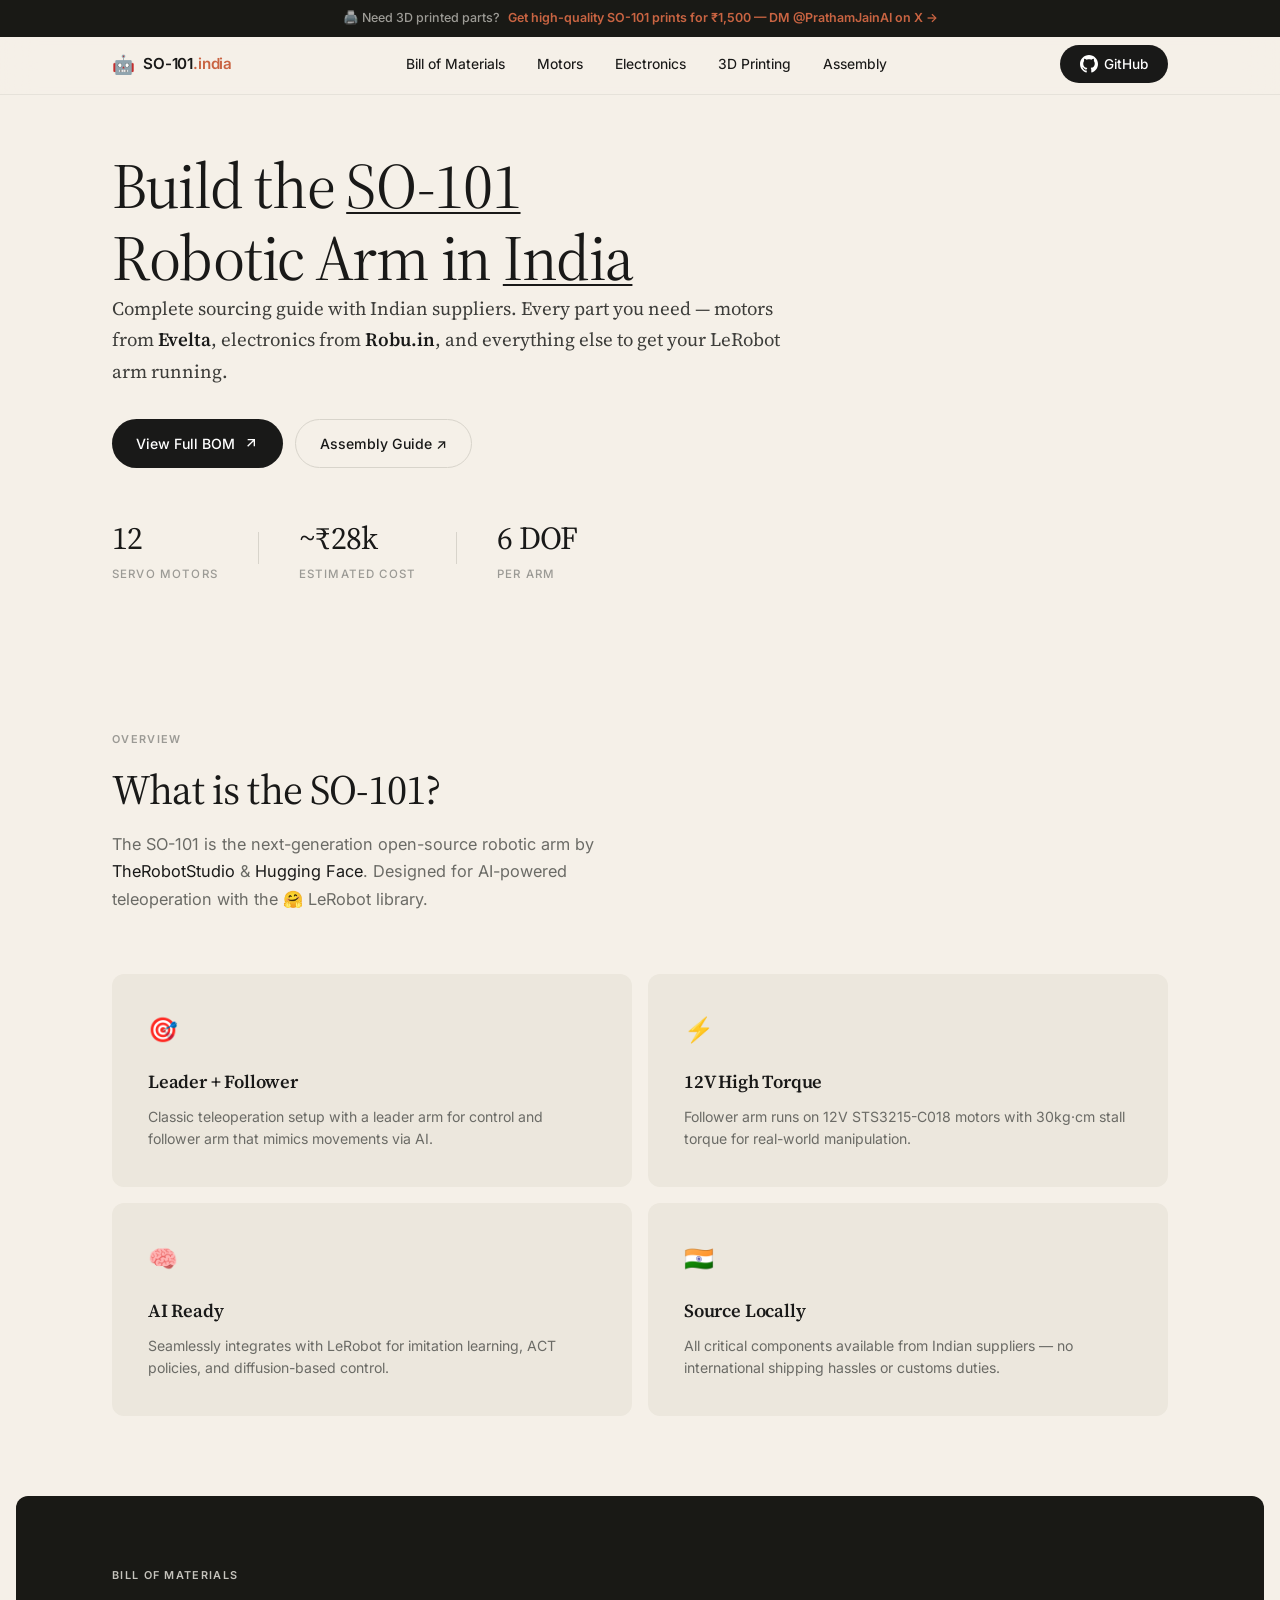
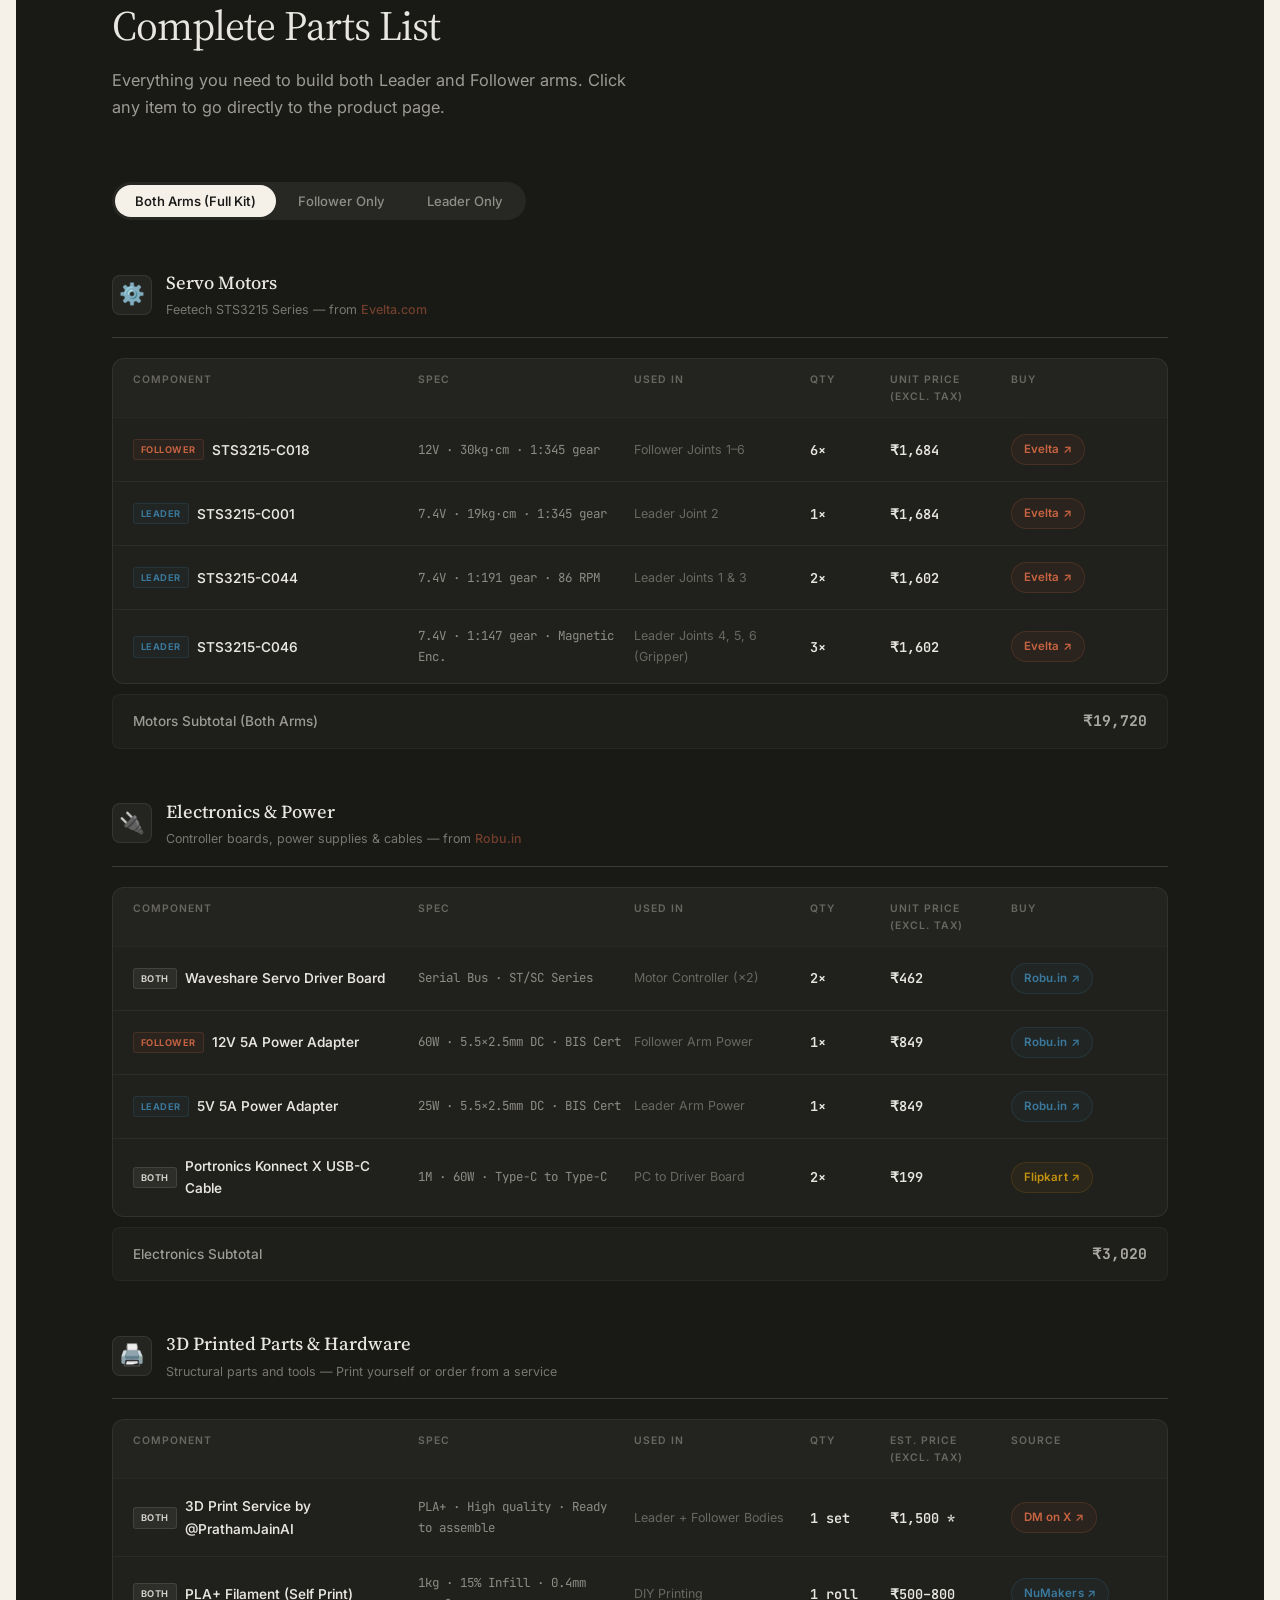
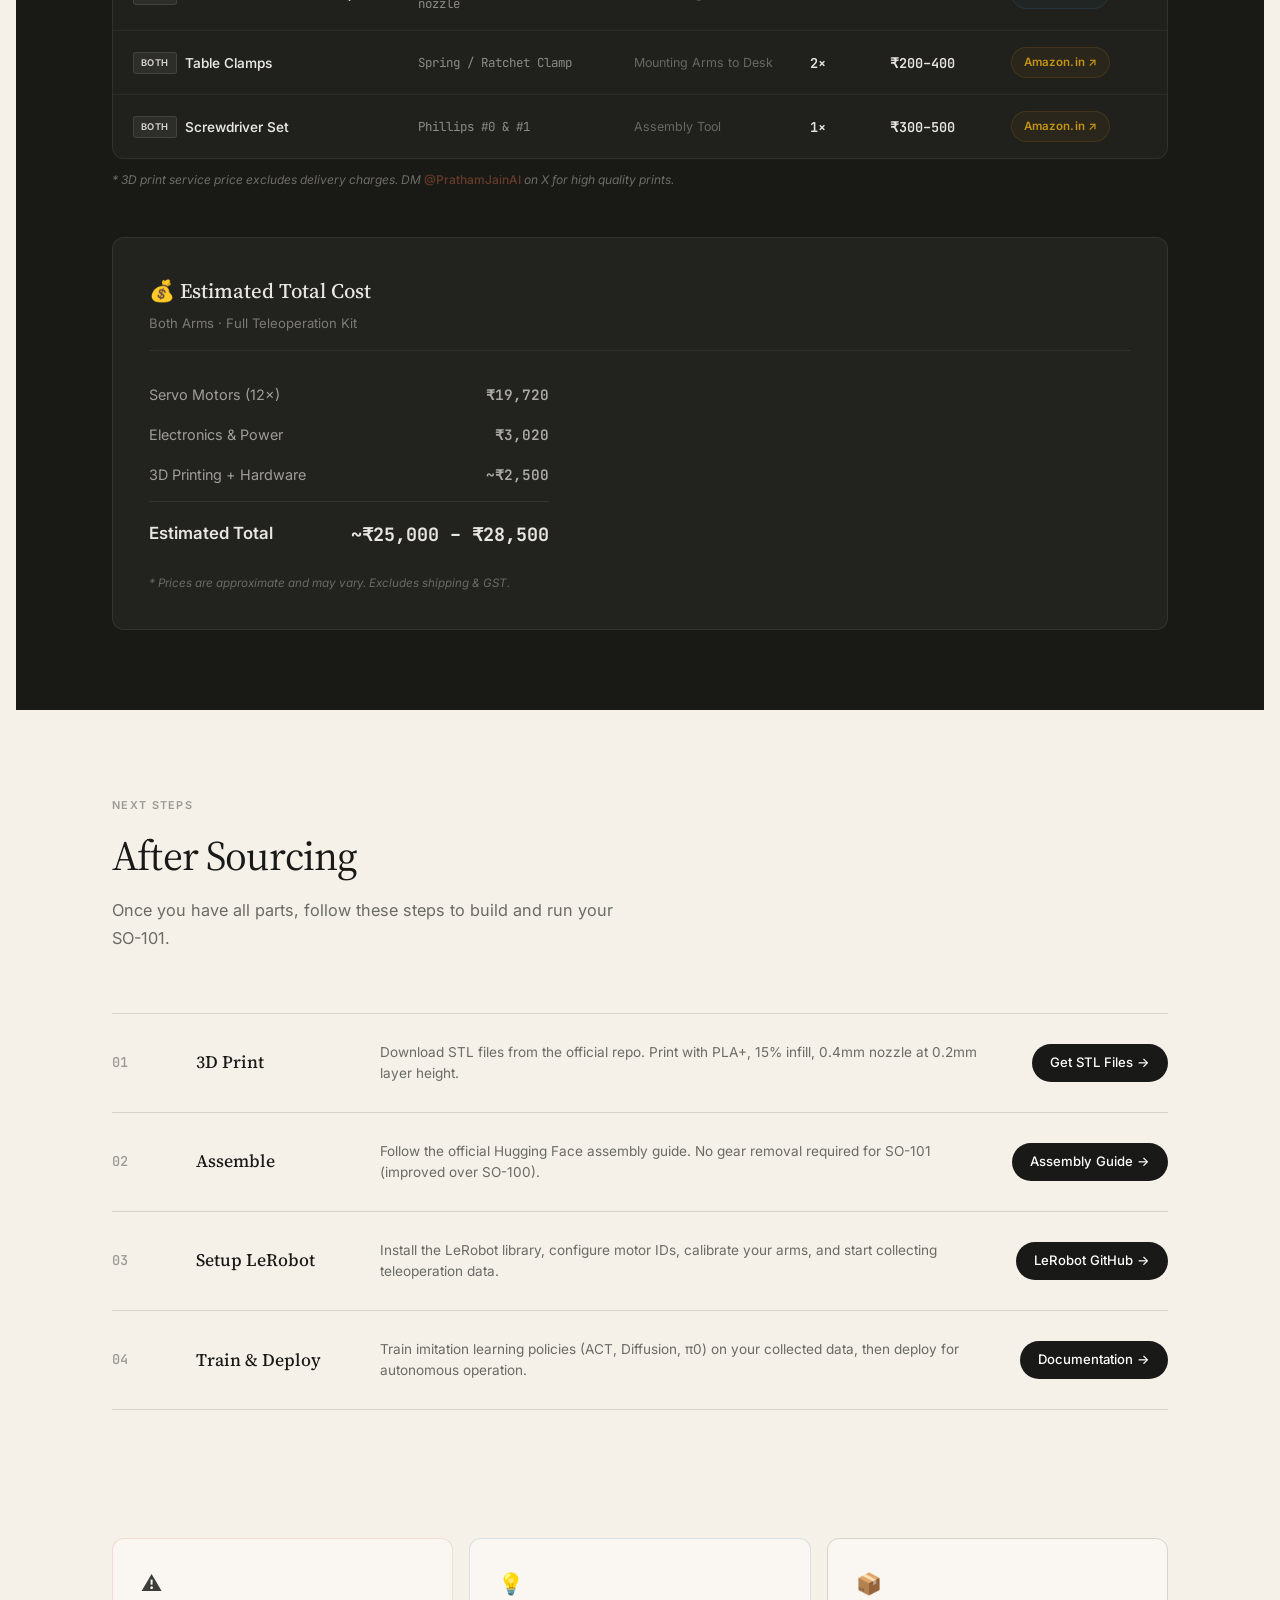
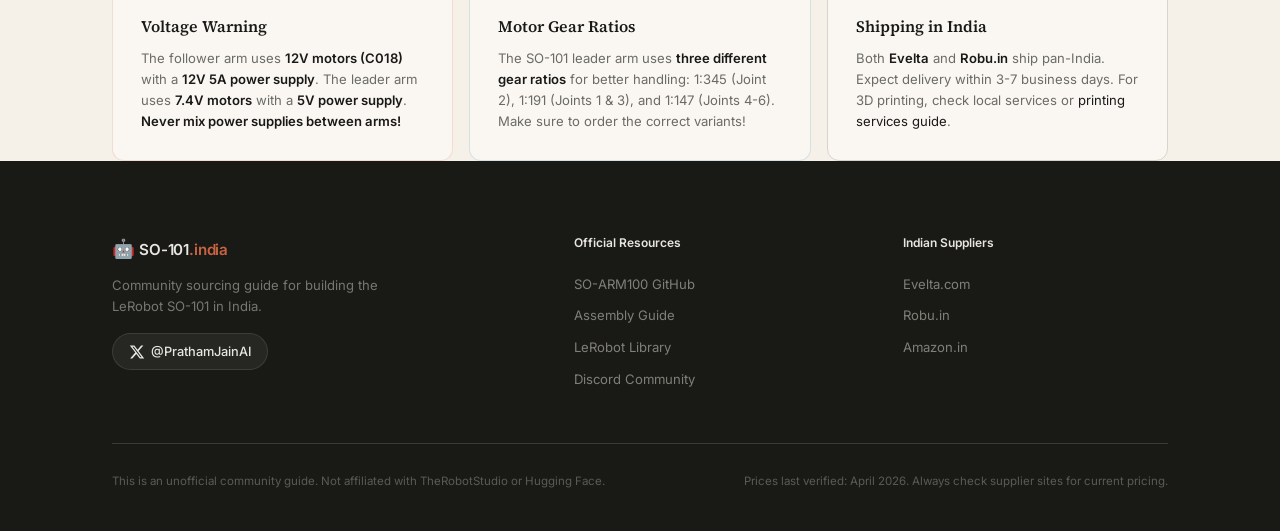
==== commit 2d3b2da9: "Update USB-C cable to Portronics Konnect X from Flipkart" ====
--- a/index.html
+++ b/index.html
@@ -339,16 +339,16 @@
                     <div class="table-row" data-arm="both">
                         <div class="part-name">
                             <span class="part-badge both">Both</span>
-                            USB-C to USB-C Cable
-                        </div>
-                        <div class="part-spec">1M · USB 3.0</div>
+                            Portronics Konnect X USB-C Cable
+                        </div>
+                        <div class="part-spec">1M · 60W · Type-C to Type-C</div>
                         <div class="part-usage">PC to Driver Board</div>
                         <div class="part-qty">2×</div>
-                        <div class="part-price">₹118</div>
-                        <div class="part-buy">
-                            <a href="https://robu.in/product/orange-usb-3-0-type-a-to-type-c-cable-1m-white/"
-                                target="_blank" class="buy-link robu">
-                                Robu.in ↗
+                        <div class="part-price">₹199</div>
+                        <div class="part-buy">
+                            <a href="https://www.flipkart.com/portronics-type-c-3-a-1-m-konnect-x-60w-fast-charging-cable/p/itmd451240358893"
+                                target="_blank" class="buy-link amazon">
+                                Flipkart ↗
                             </a>
                         </div>
                     </div>
@@ -356,7 +356,7 @@
 
                 <div class="cost-subtotal">
                     <span>Electronics Subtotal</span>
-                    <span class="subtotal-value">₹2,858</span>
+                    <span class="subtotal-value">₹3,020</span>
                 </div>
             </div>
 
@@ -466,7 +466,7 @@
                         </div>
                         <div class="breakdown-row">
                             <span>Electronics & Power</span>
-                            <span>₹2,858</span>
+                            <span>₹3,020</span>
                         </div>
                         <div class="breakdown-row">
                             <span>3D Printing + Hardware</span>
@@ -475,7 +475,7 @@
                         <div class="breakdown-divider"></div>
                         <div class="breakdown-row total">
                             <span>Estimated Total</span>
-                            <span>~₹25,000 – ₹28,000</span>
+                            <span>~₹25,000 – ₹28,500</span>
                         </div>
                     </div>
                     <p class="total-note">* Prices are approximate and may vary. Excludes shipping & GST.</p>
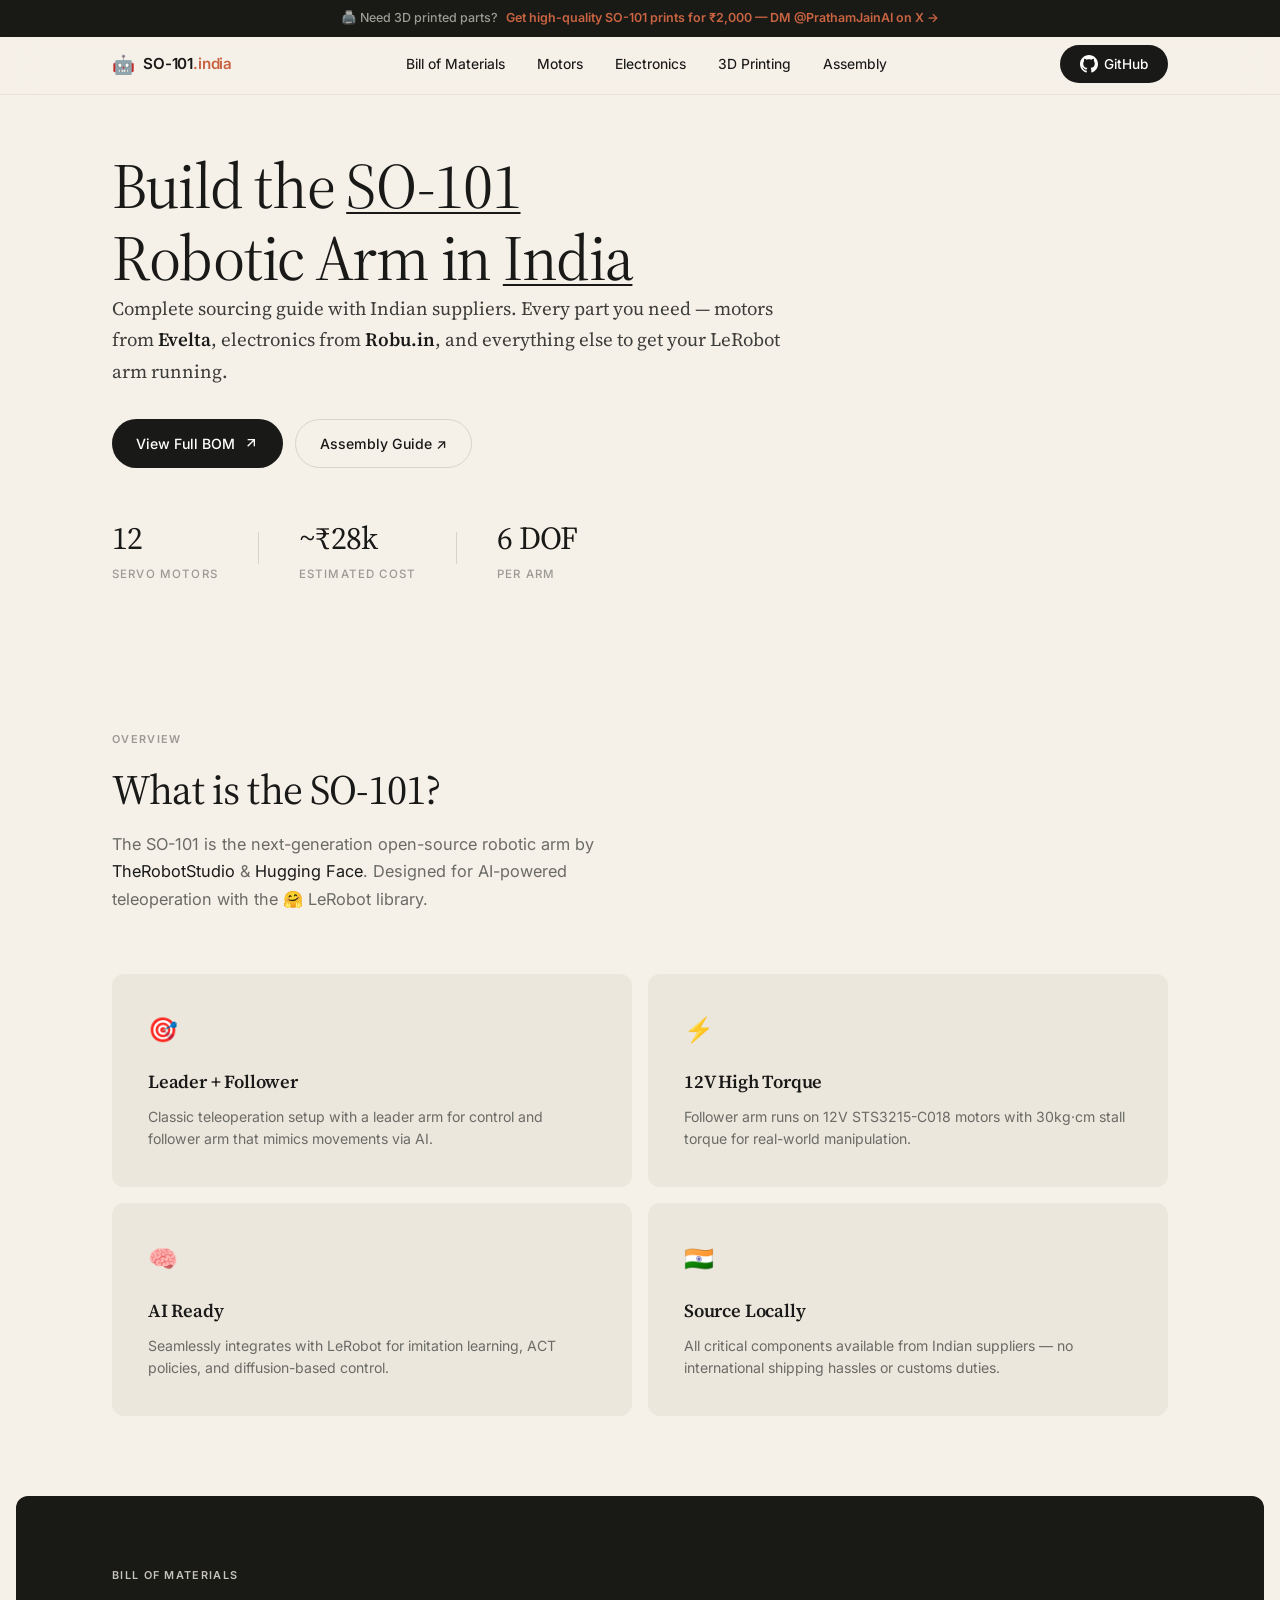
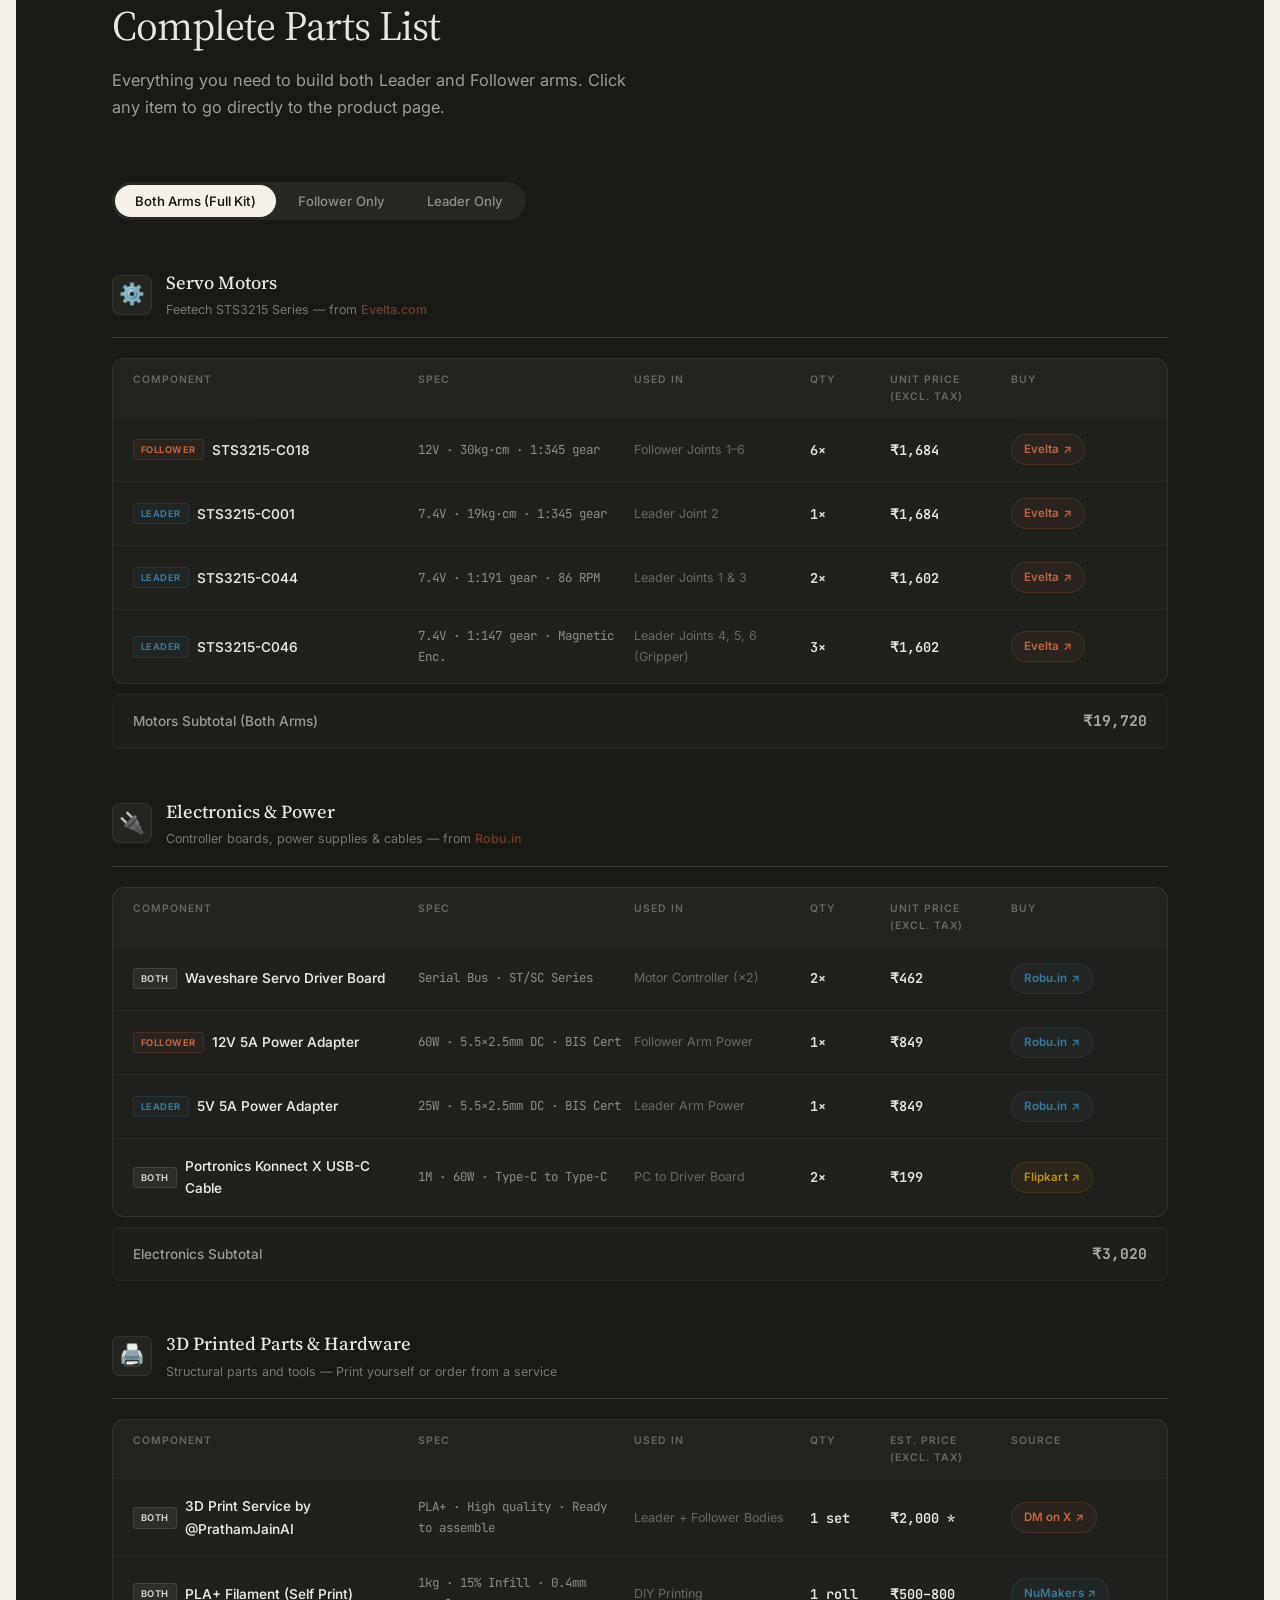
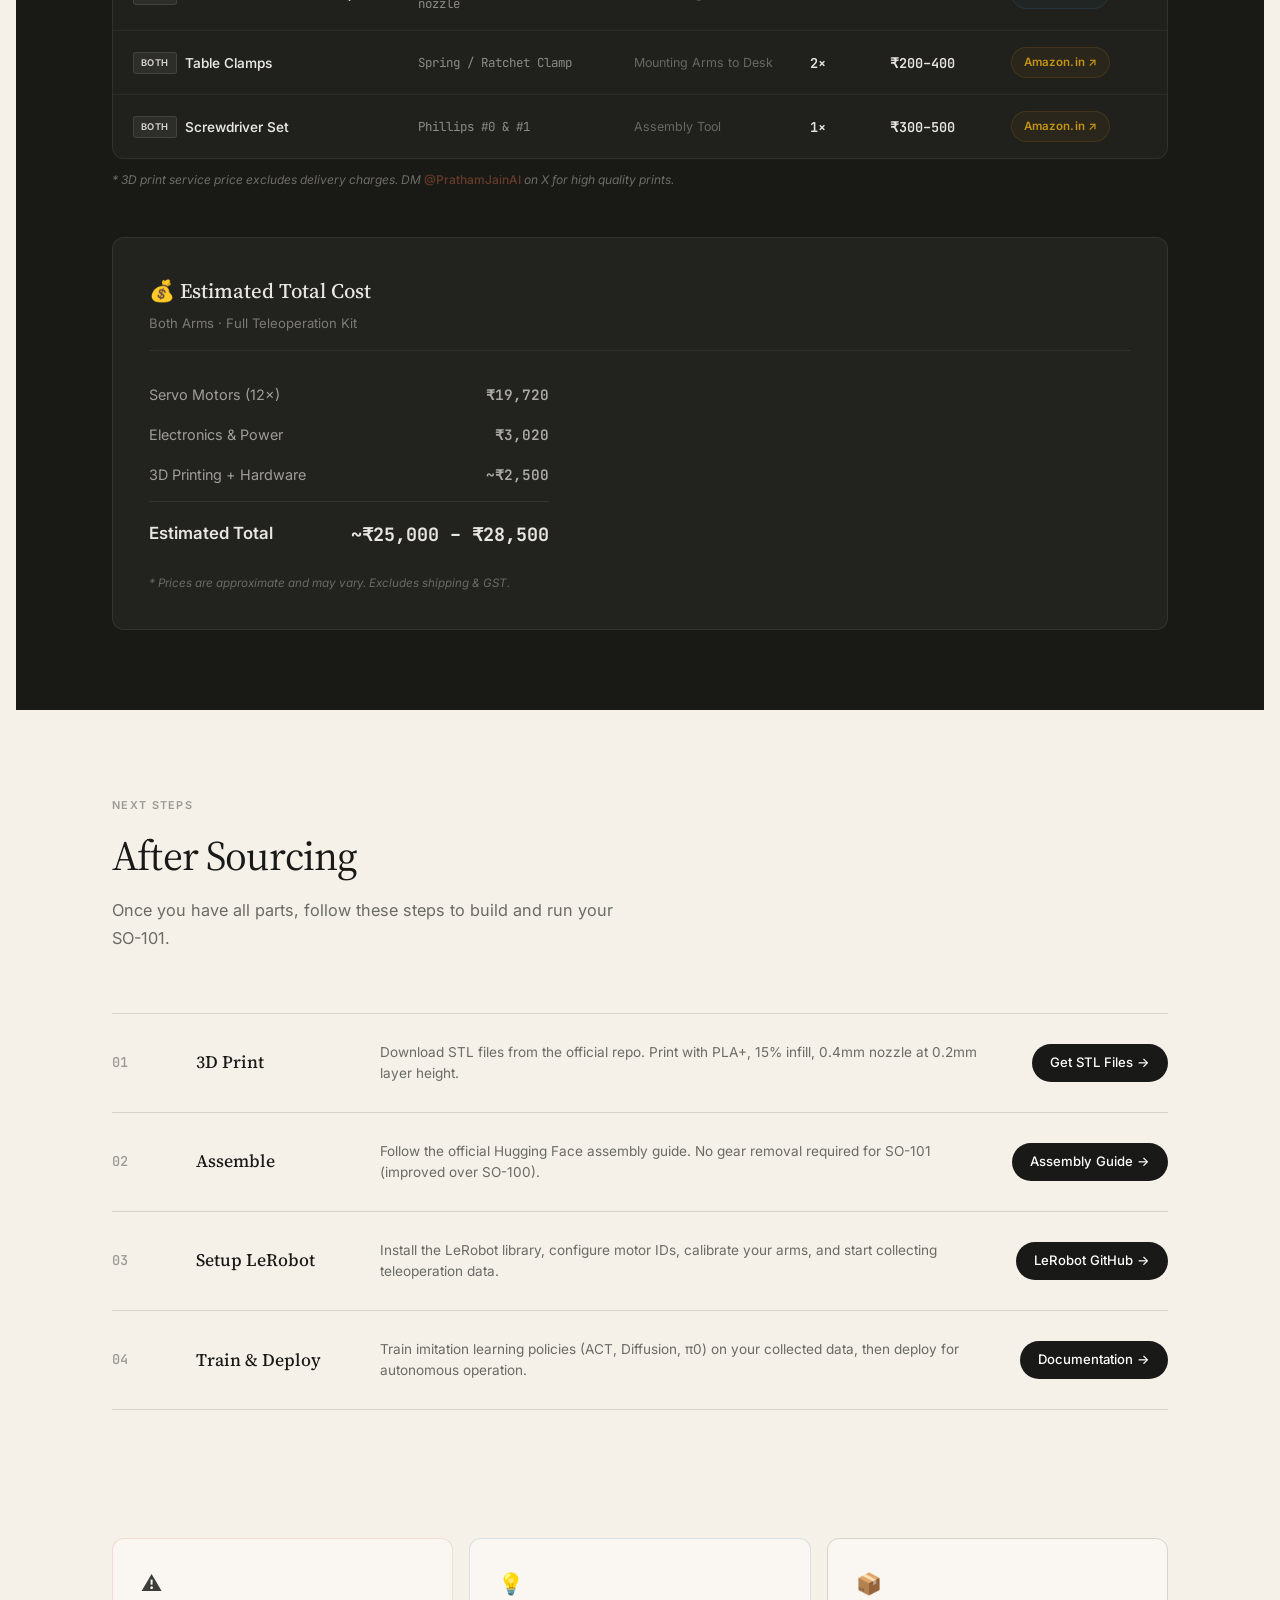
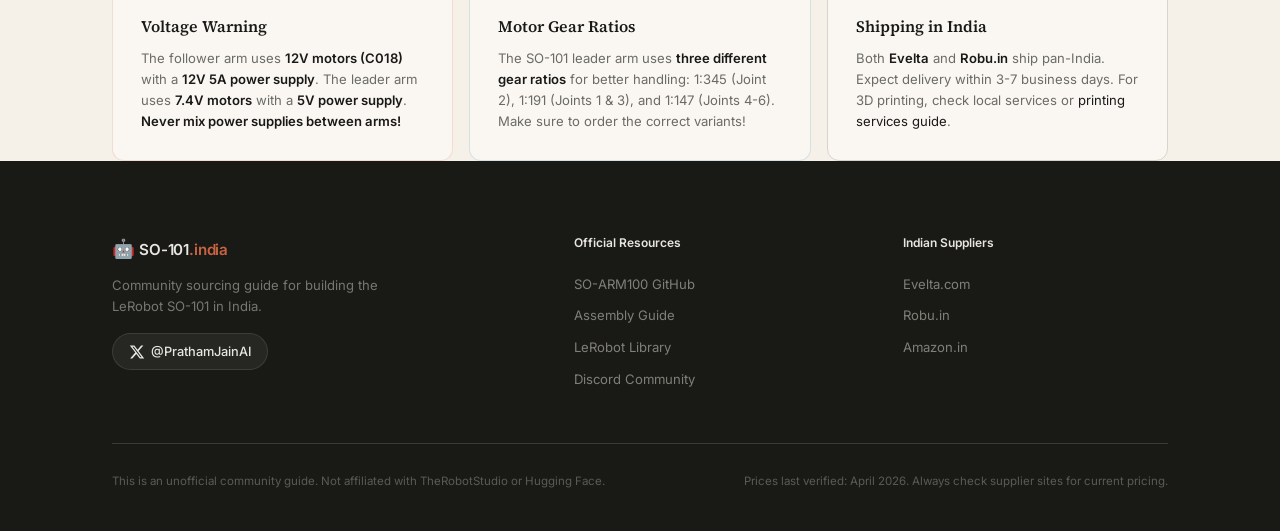
==== commit f4f00c42: "new price" ====
--- a/index.html
+++ b/index.html
@@ -23,7 +23,7 @@
     <!-- Top Announcement Banner -->
     <div class="announcement-bar">
         <span>🖨️ Need 3D printed parts?</span>
-        <a href="https://x.com/PrathamJainAI" target="_blank">Get high-quality SO-101 prints for ₹1,500 — DM
+        <a href="https://x.com/PrathamJainAI" target="_blank">Get high-quality SO-101 prints for ₹2,000 — DM
             @PrathamJainAI on X →</a>
     </div>
 
@@ -388,7 +388,7 @@
                         <div class="part-spec">PLA+ · High quality · Ready to assemble</div>
                         <div class="part-usage">Leader + Follower Bodies</div>
                         <div class="part-qty">1 set</div>
-                        <div class="part-price">₹1,500 *</div>
+                        <div class="part-price">₹2,000 *</div>
                         <div class="part-buy">
                             <a href="https://x.com/PrathamJainAI" target="_blank" class="buy-link evelta">
                                 DM on X ↗
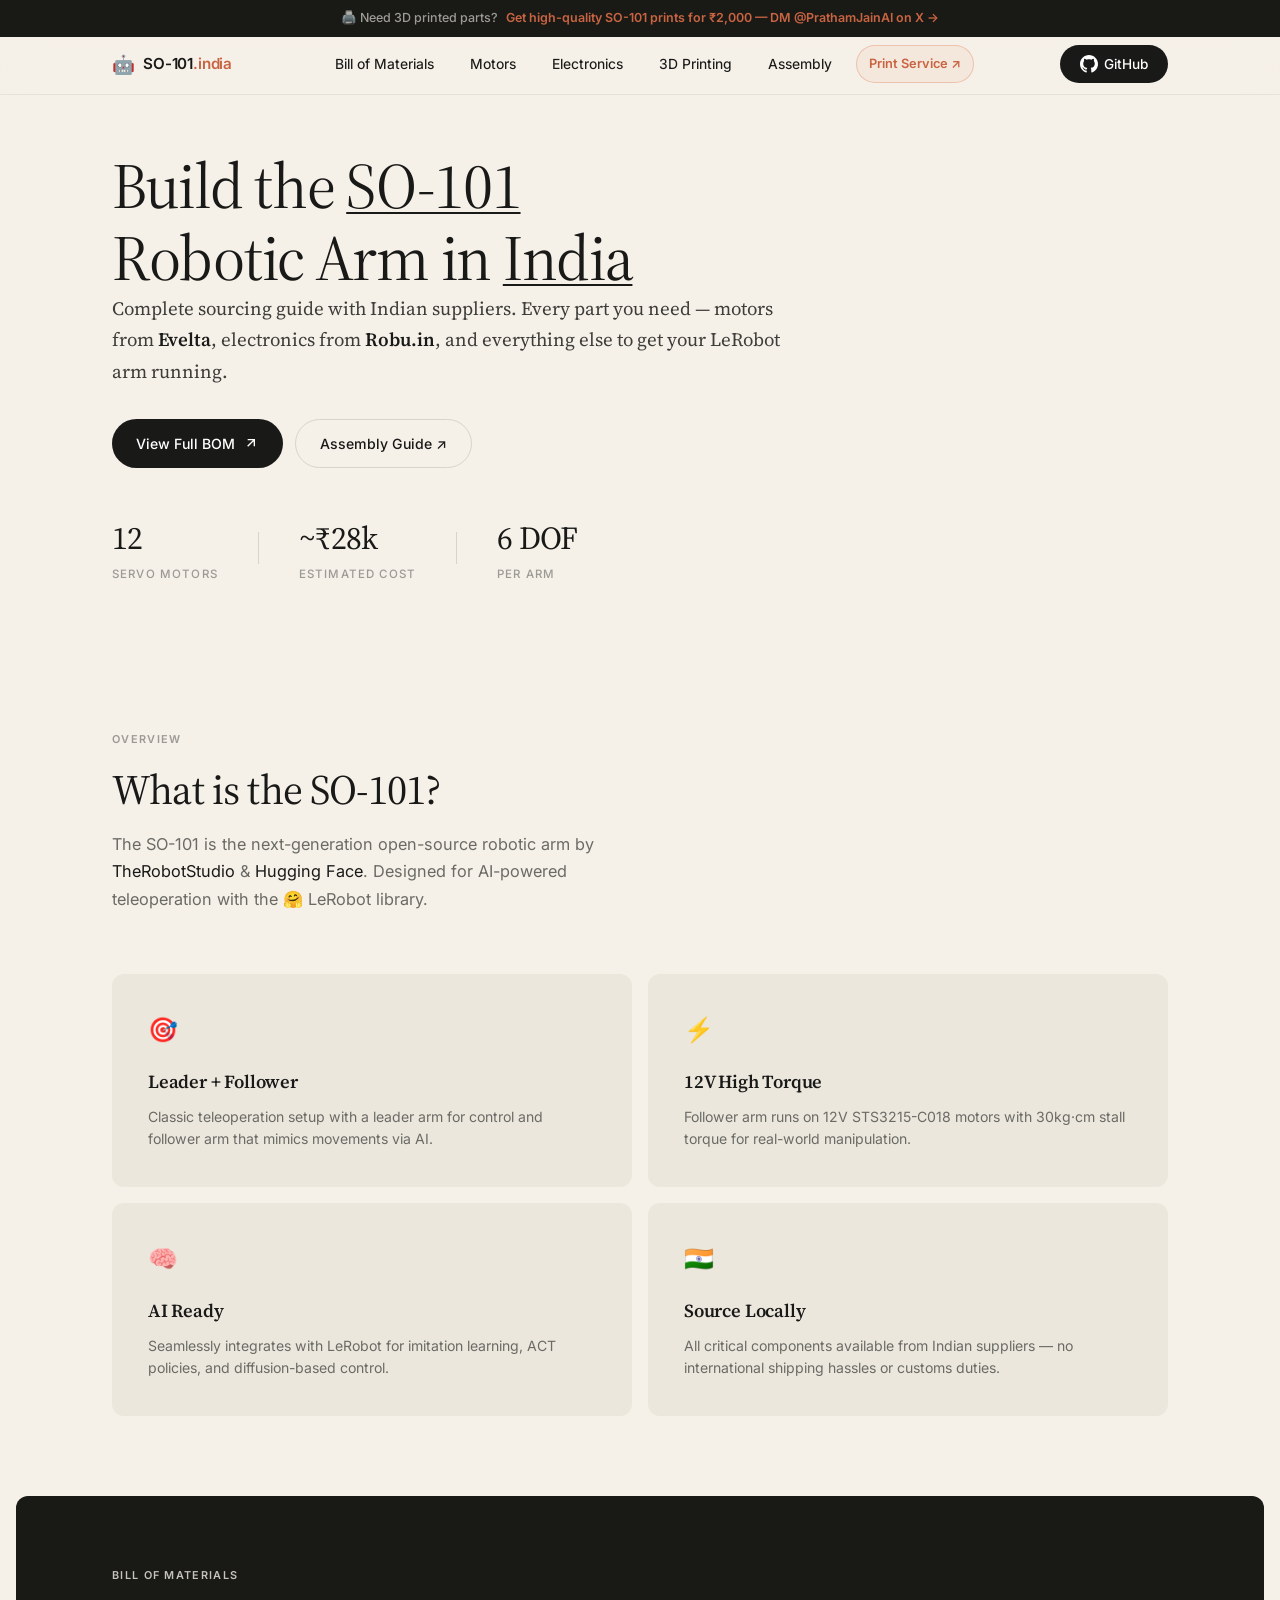
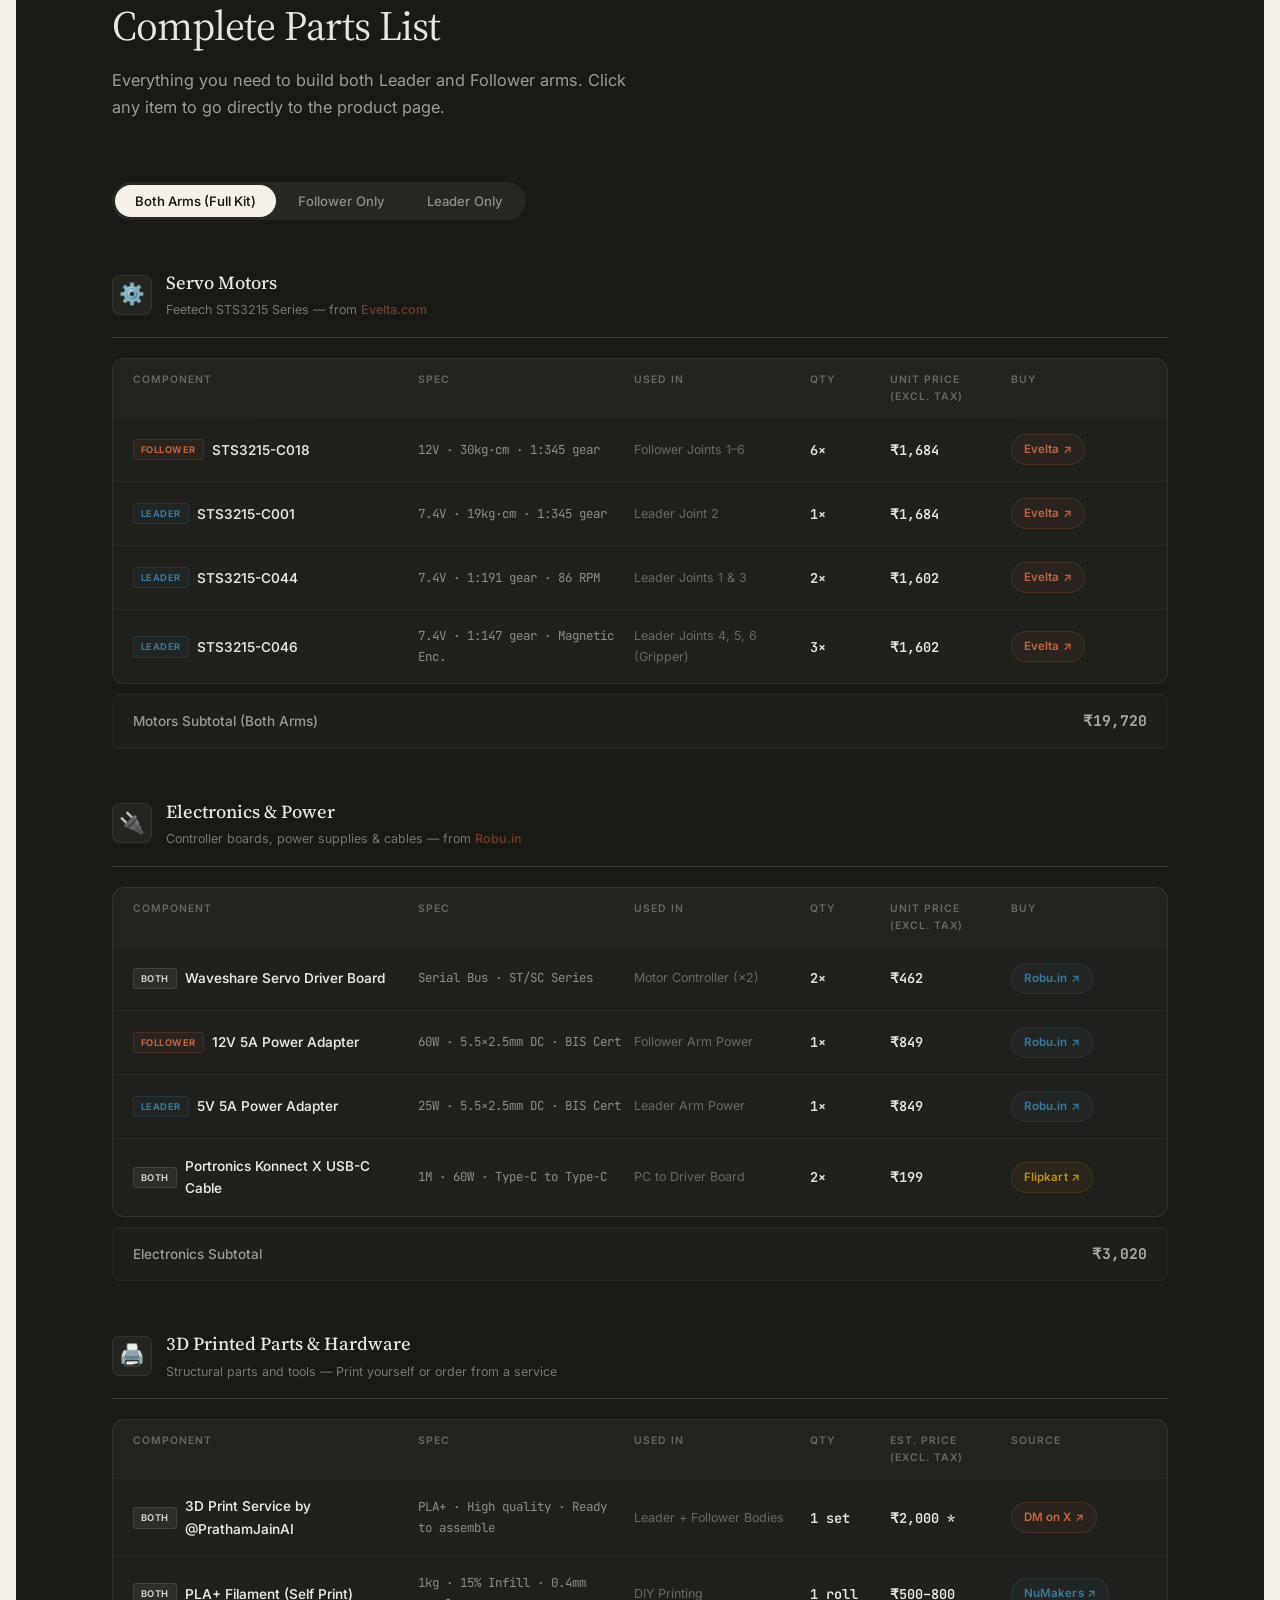
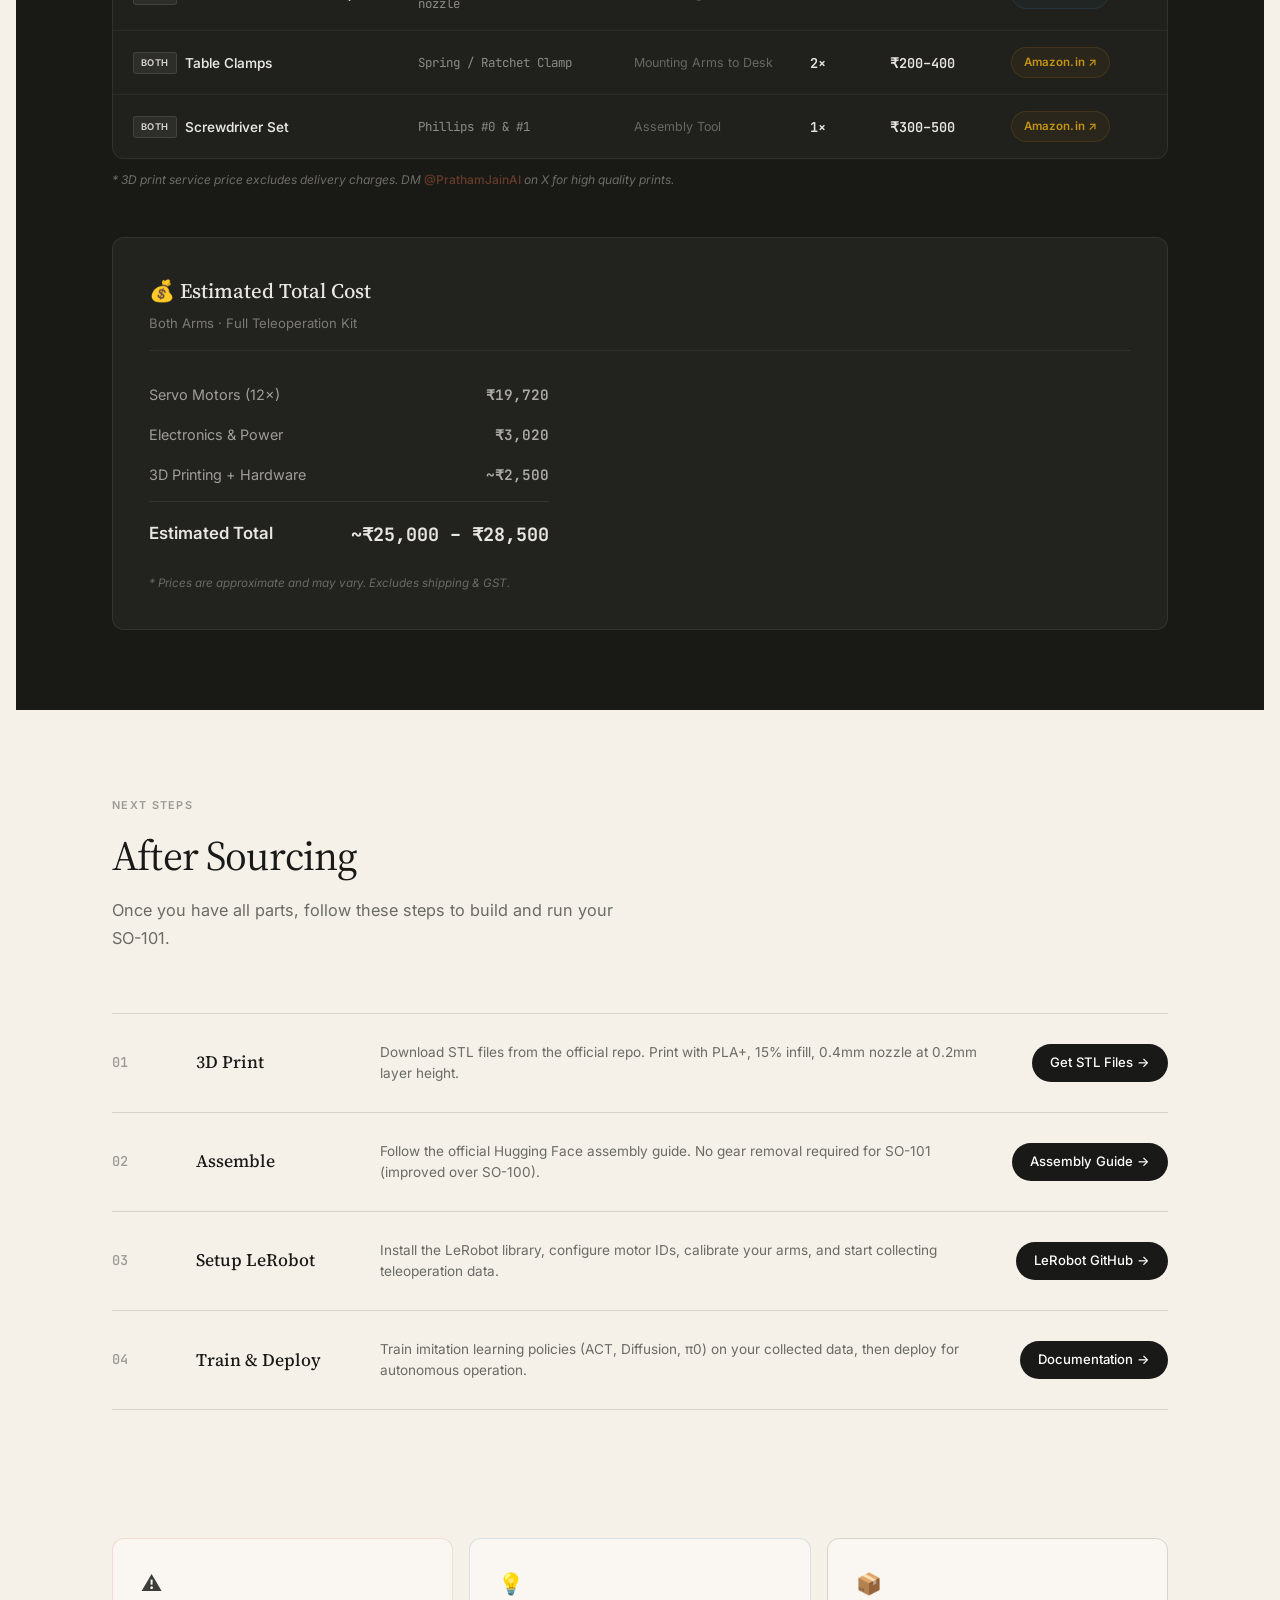
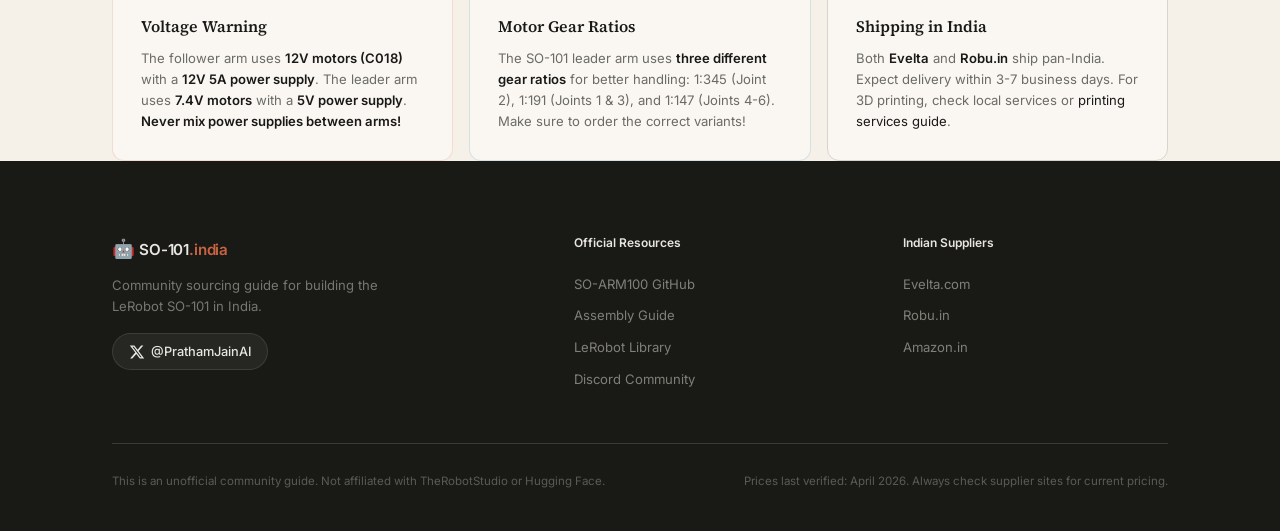
==== commit 01ef3378: "service" ====
--- a/index.html
+++ b/index.html
@@ -40,6 +40,7 @@
                 <a href="#electronics" class="nav-link">Electronics</a>
                 <a href="#printing" class="nav-link">3D Printing</a>
                 <a href="#assembly" class="nav-link">Assembly</a>
+                <a href="https://x.com/PrathamJainAI" target="_blank" class="nav-service-link">Print Service ↗</a>
             </div>
             <a href="https://github.com/TheRobotStudio/SO-ARM100" target="_blank" class="nav-cta">
                 <svg width="18" height="18" viewBox="0 0 24 24" fill="currentColor">
--- a/style.css
+++ b/style.css
@@ -180,7 +180,8 @@
 
 .nav-links {
     display: flex;
-    gap: 0;
+    align-items: center;
+    gap: 4px;
 }
 
 .nav-link {
@@ -193,6 +194,26 @@
 
 .nav-link:hover {
     color: var(--text-secondary);
+}
+
+.nav-service-link {
+    display: inline-flex;
+    align-items: center;
+    padding: 7px 12px;
+    margin-left: 4px;
+    font-size: 0.8rem;
+    font-weight: 600;
+    color: var(--accent);
+    border: 1px solid rgba(222, 123, 85, 0.35);
+    border-radius: 999px;
+    background: rgba(222, 123, 85, 0.08);
+    transition: var(--transition);
+}
+
+.nav-service-link:hover {
+    color: #fff;
+    border-color: transparent;
+    background: var(--accent);
 }
 
 .nav-cta {
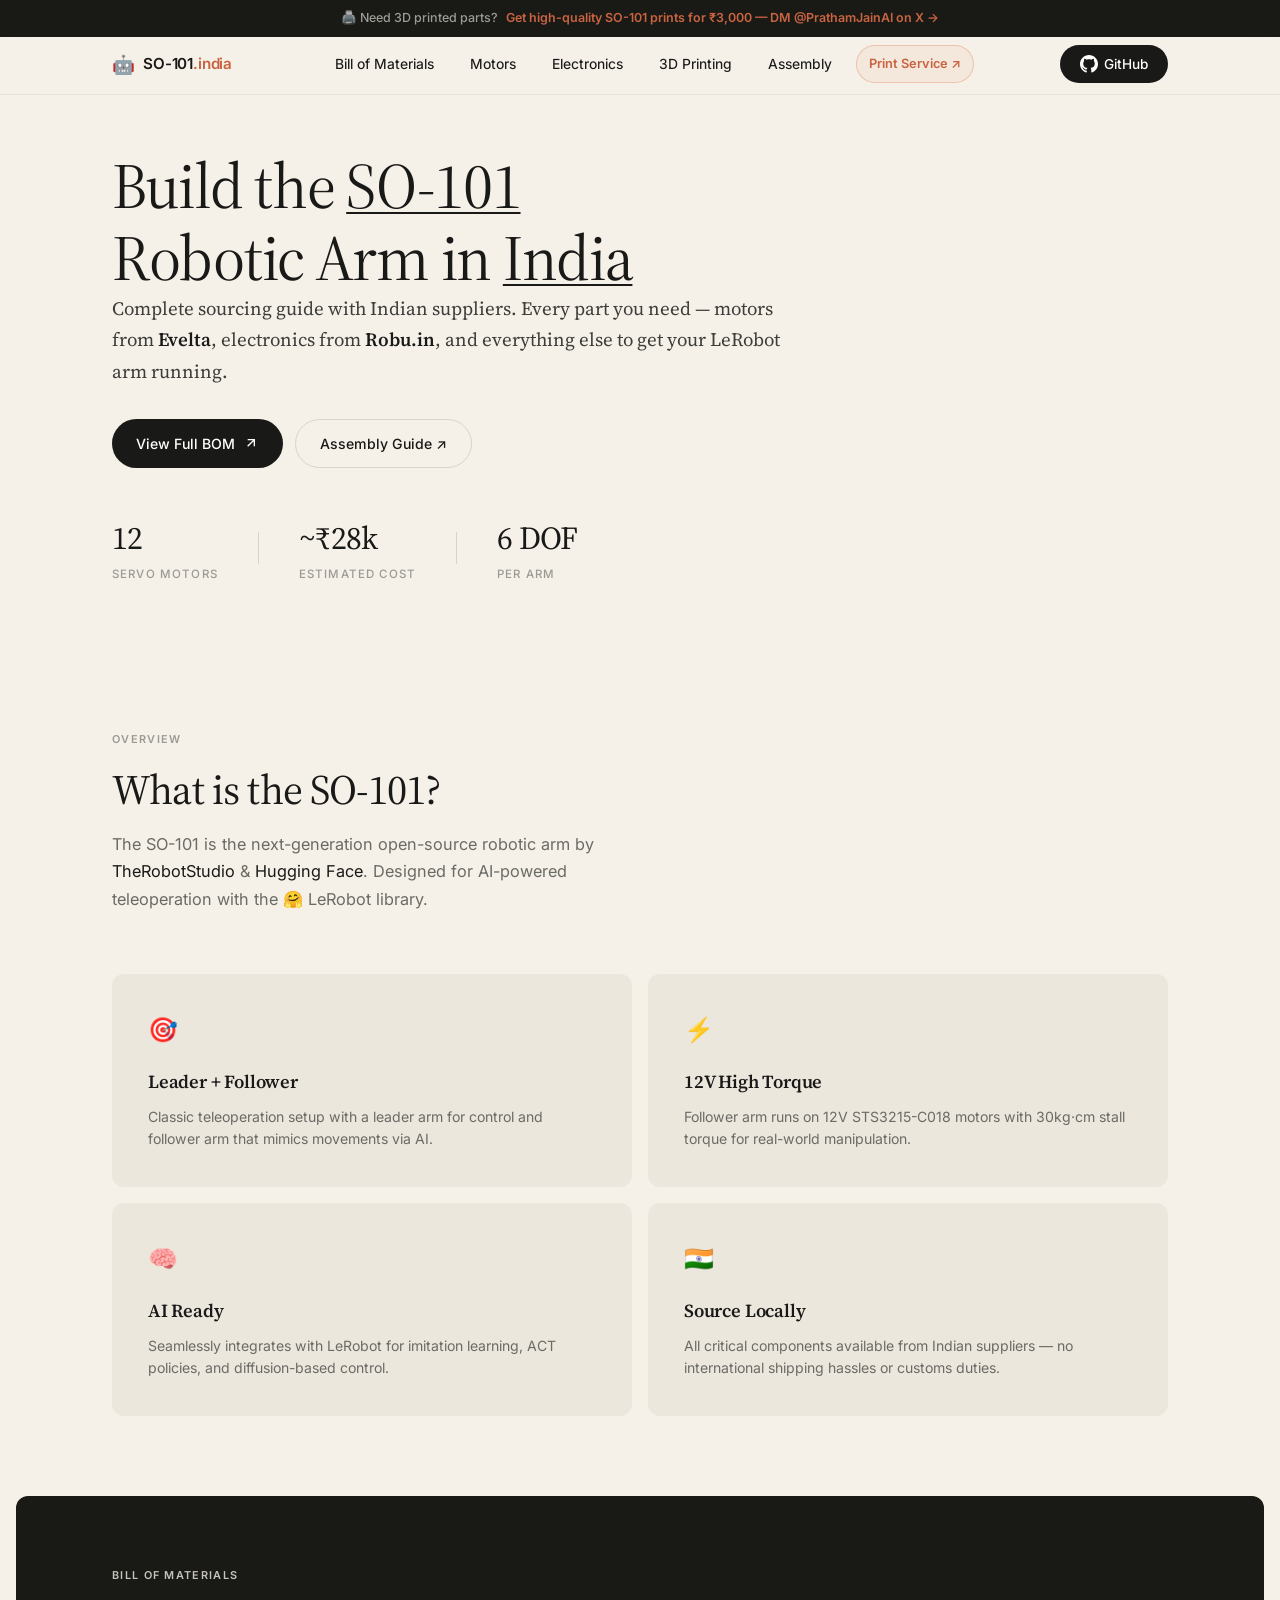
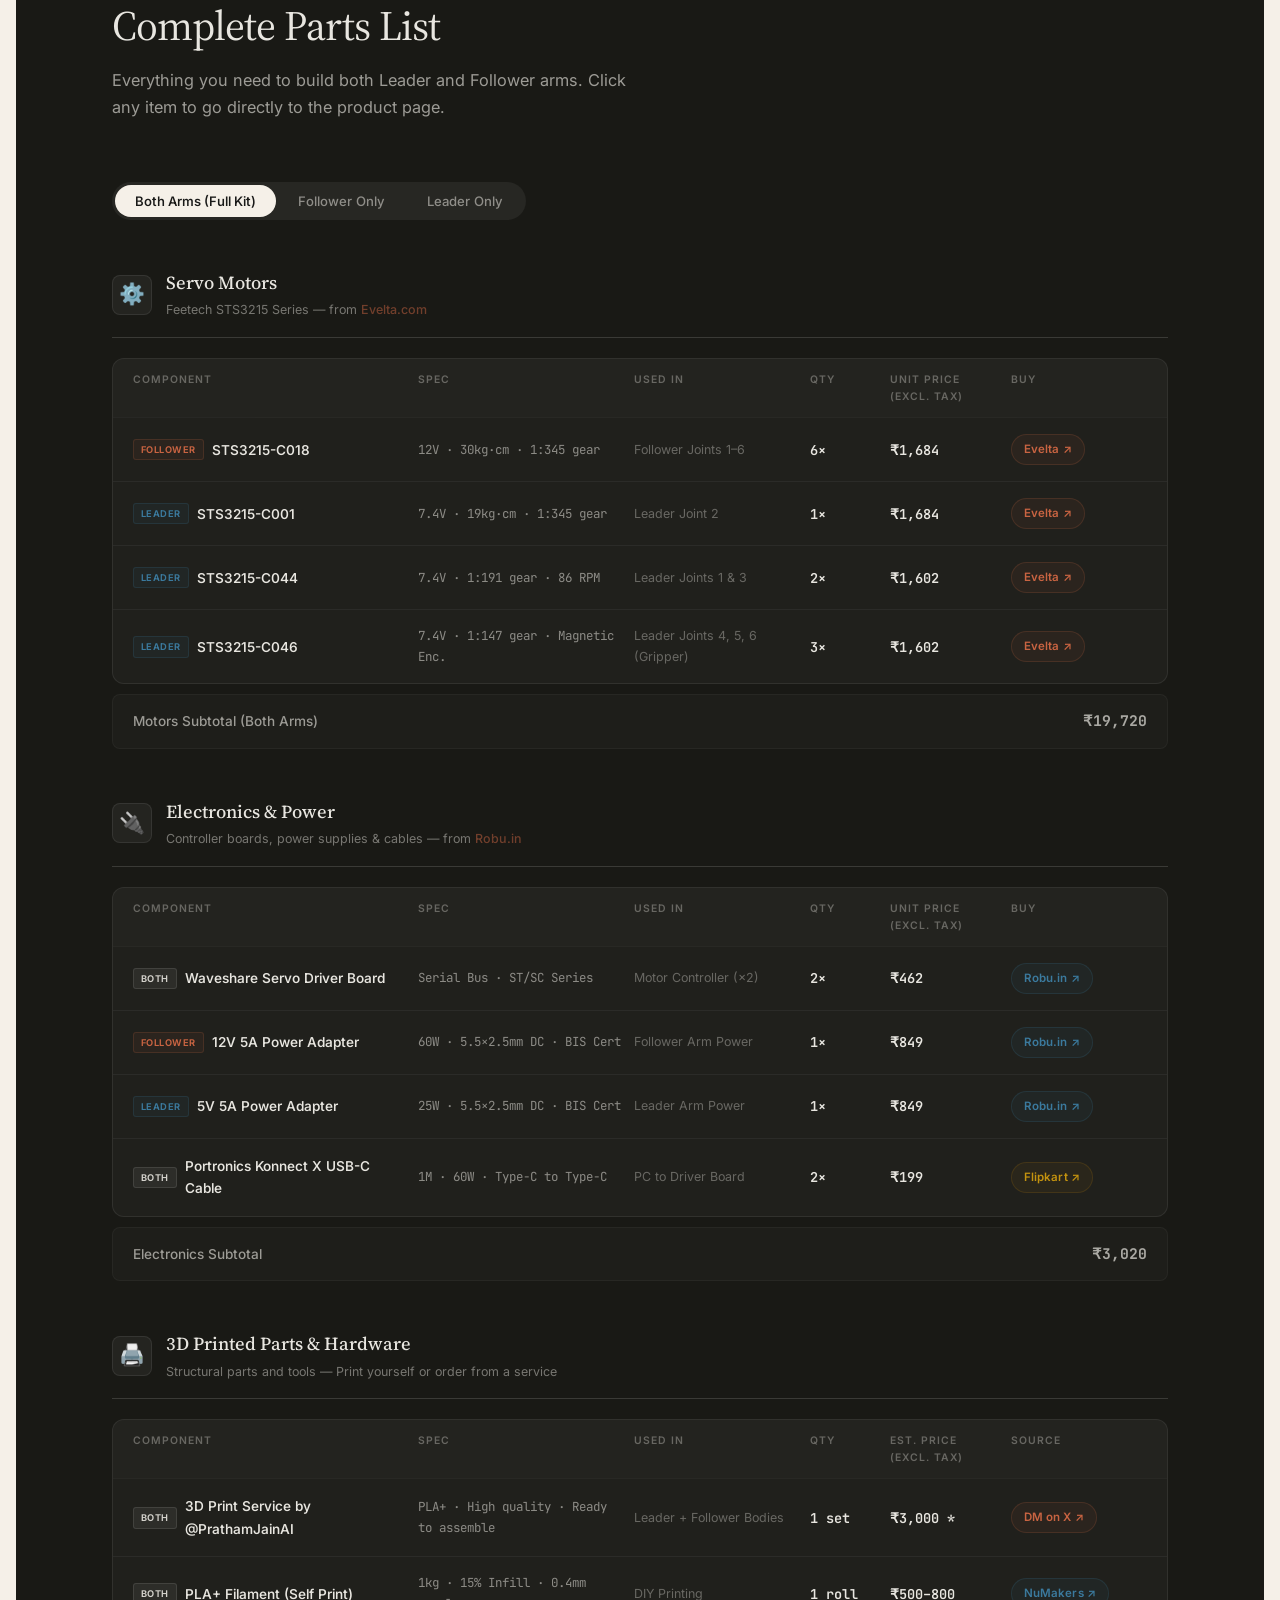
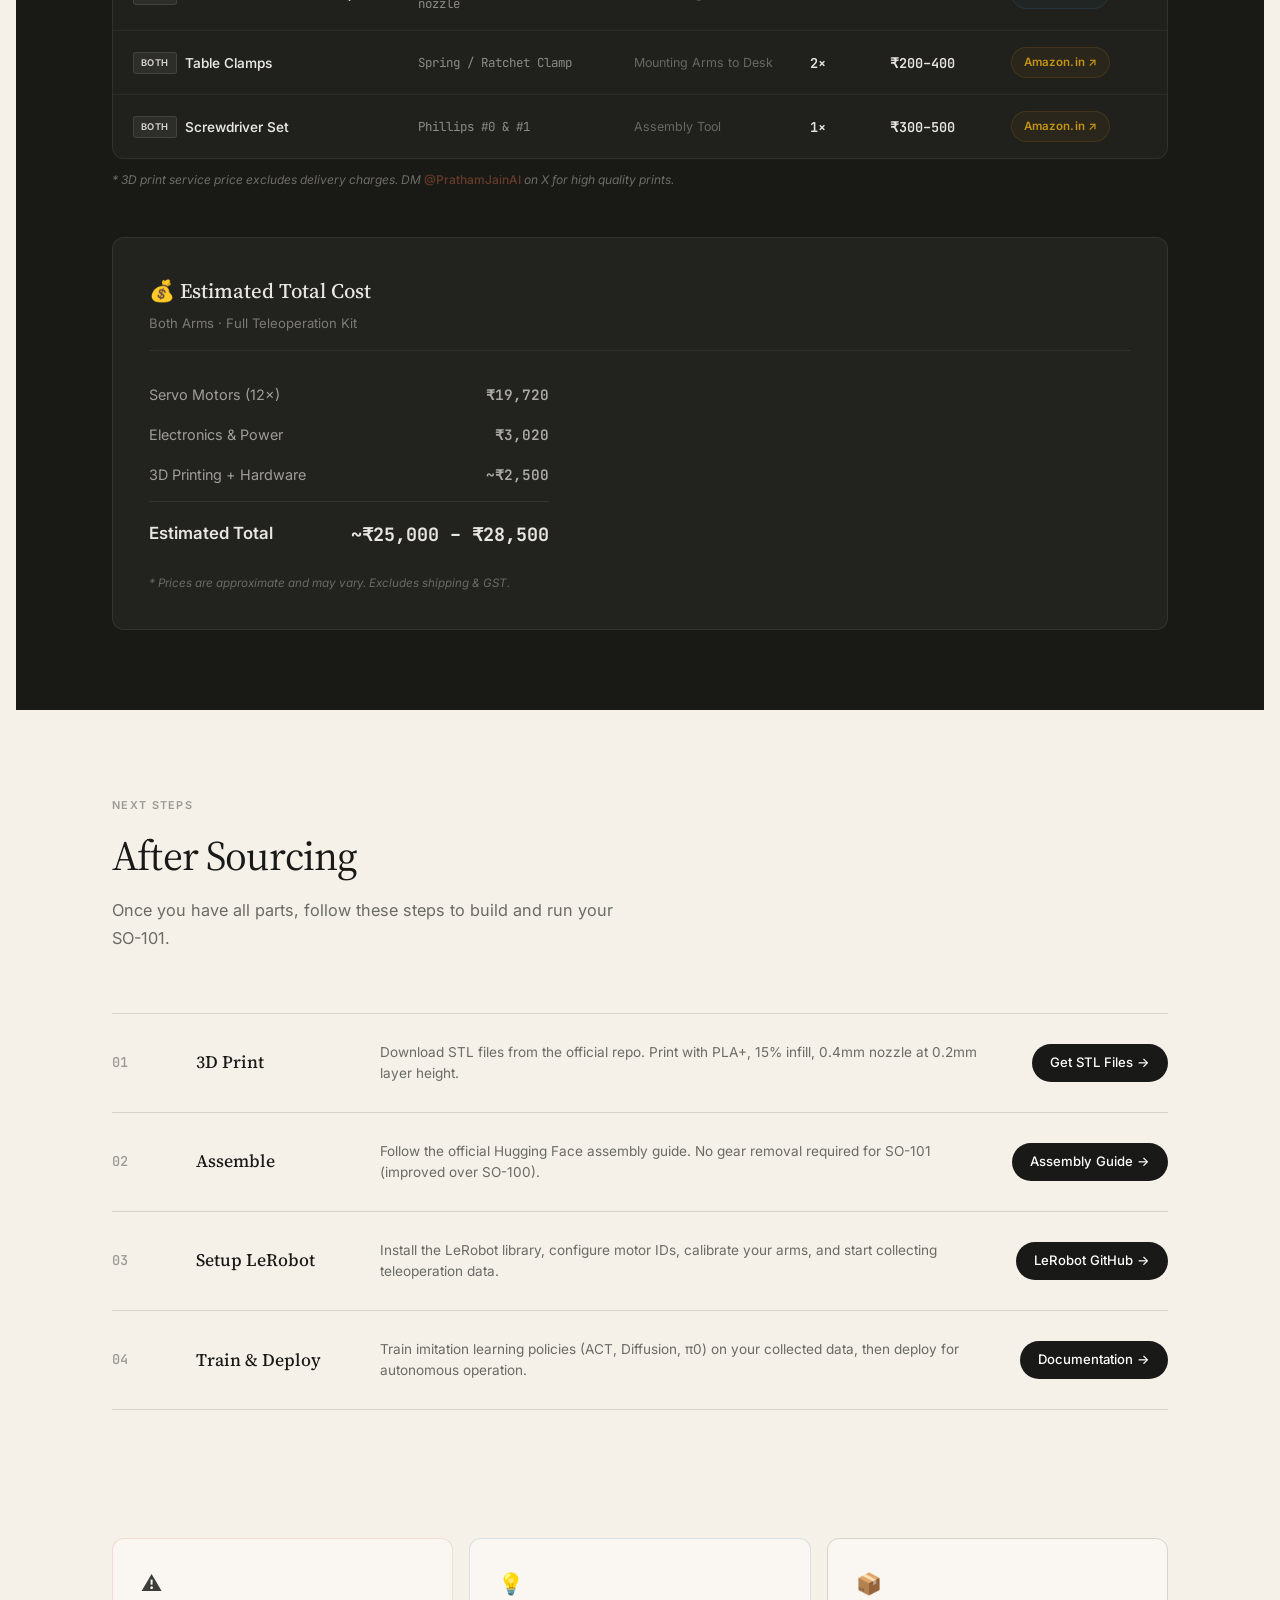
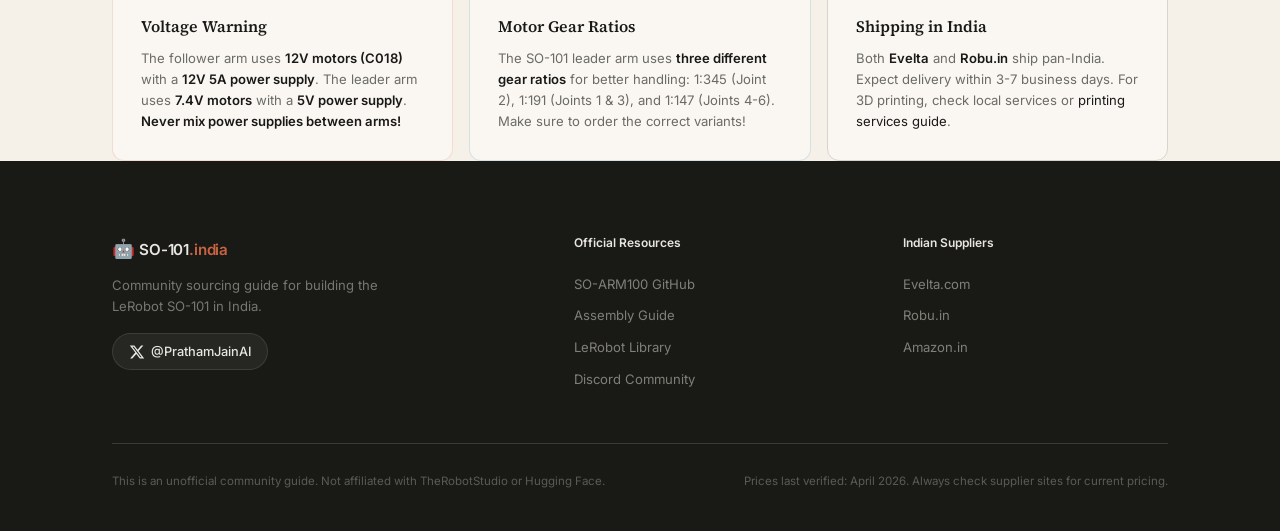
==== commit 4c8214f1: "Update index.html" ====
--- a/index.html
+++ b/index.html
@@ -23,7 +23,7 @@
     <!-- Top Announcement Banner -->
     <div class="announcement-bar">
         <span>🖨️ Need 3D printed parts?</span>
-        <a href="https://x.com/PrathamJainAI" target="_blank">Get high-quality SO-101 prints for ₹2,000 — DM
+        <a href="https://x.com/PrathamJainAI" target="_blank">Get high-quality SO-101 prints for ₹3,000 — DM
             @PrathamJainAI on X →</a>
     </div>
 
@@ -389,7 +389,7 @@
                         <div class="part-spec">PLA+ · High quality · Ready to assemble</div>
                         <div class="part-usage">Leader + Follower Bodies</div>
                         <div class="part-qty">1 set</div>
-                        <div class="part-price">₹2,000 *</div>
+                        <div class="part-price">₹3,000 *</div>
                         <div class="part-buy">
                             <a href="https://x.com/PrathamJainAI" target="_blank" class="buy-link evelta">
                                 DM on X ↗
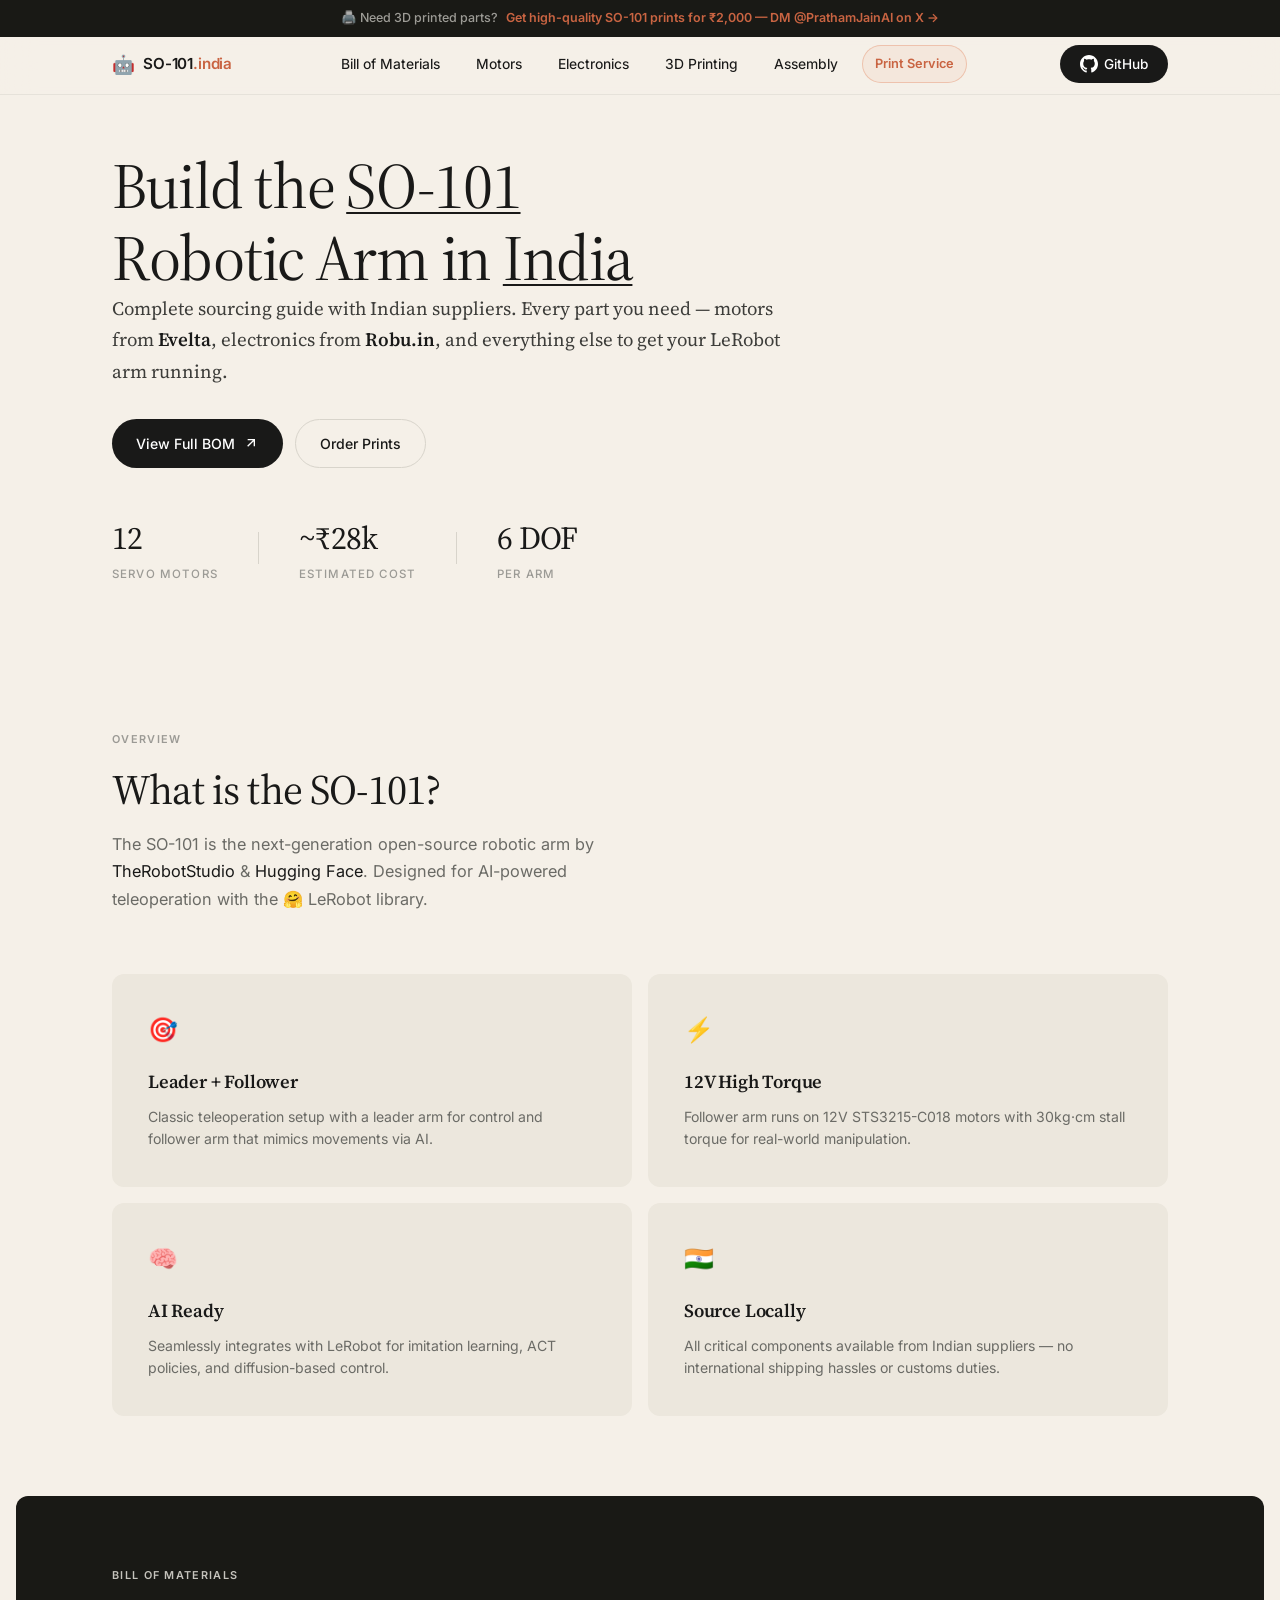
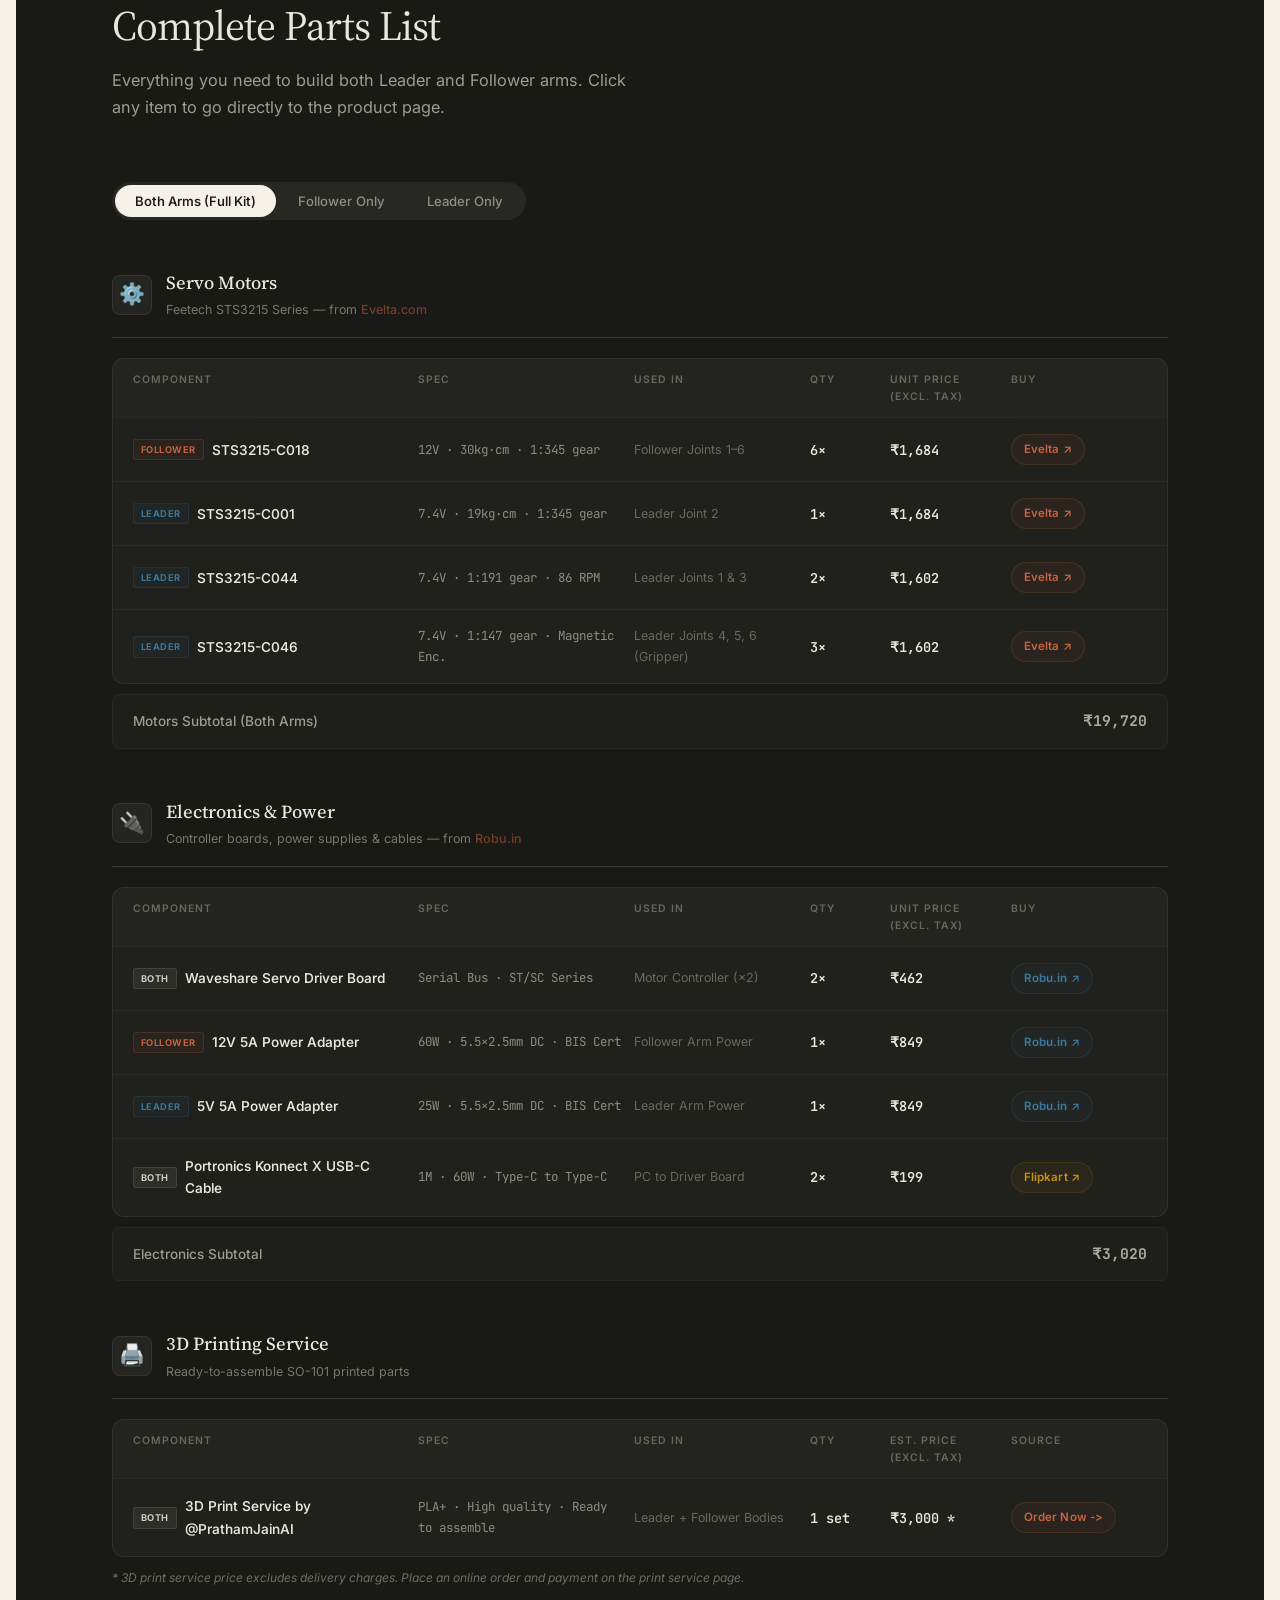
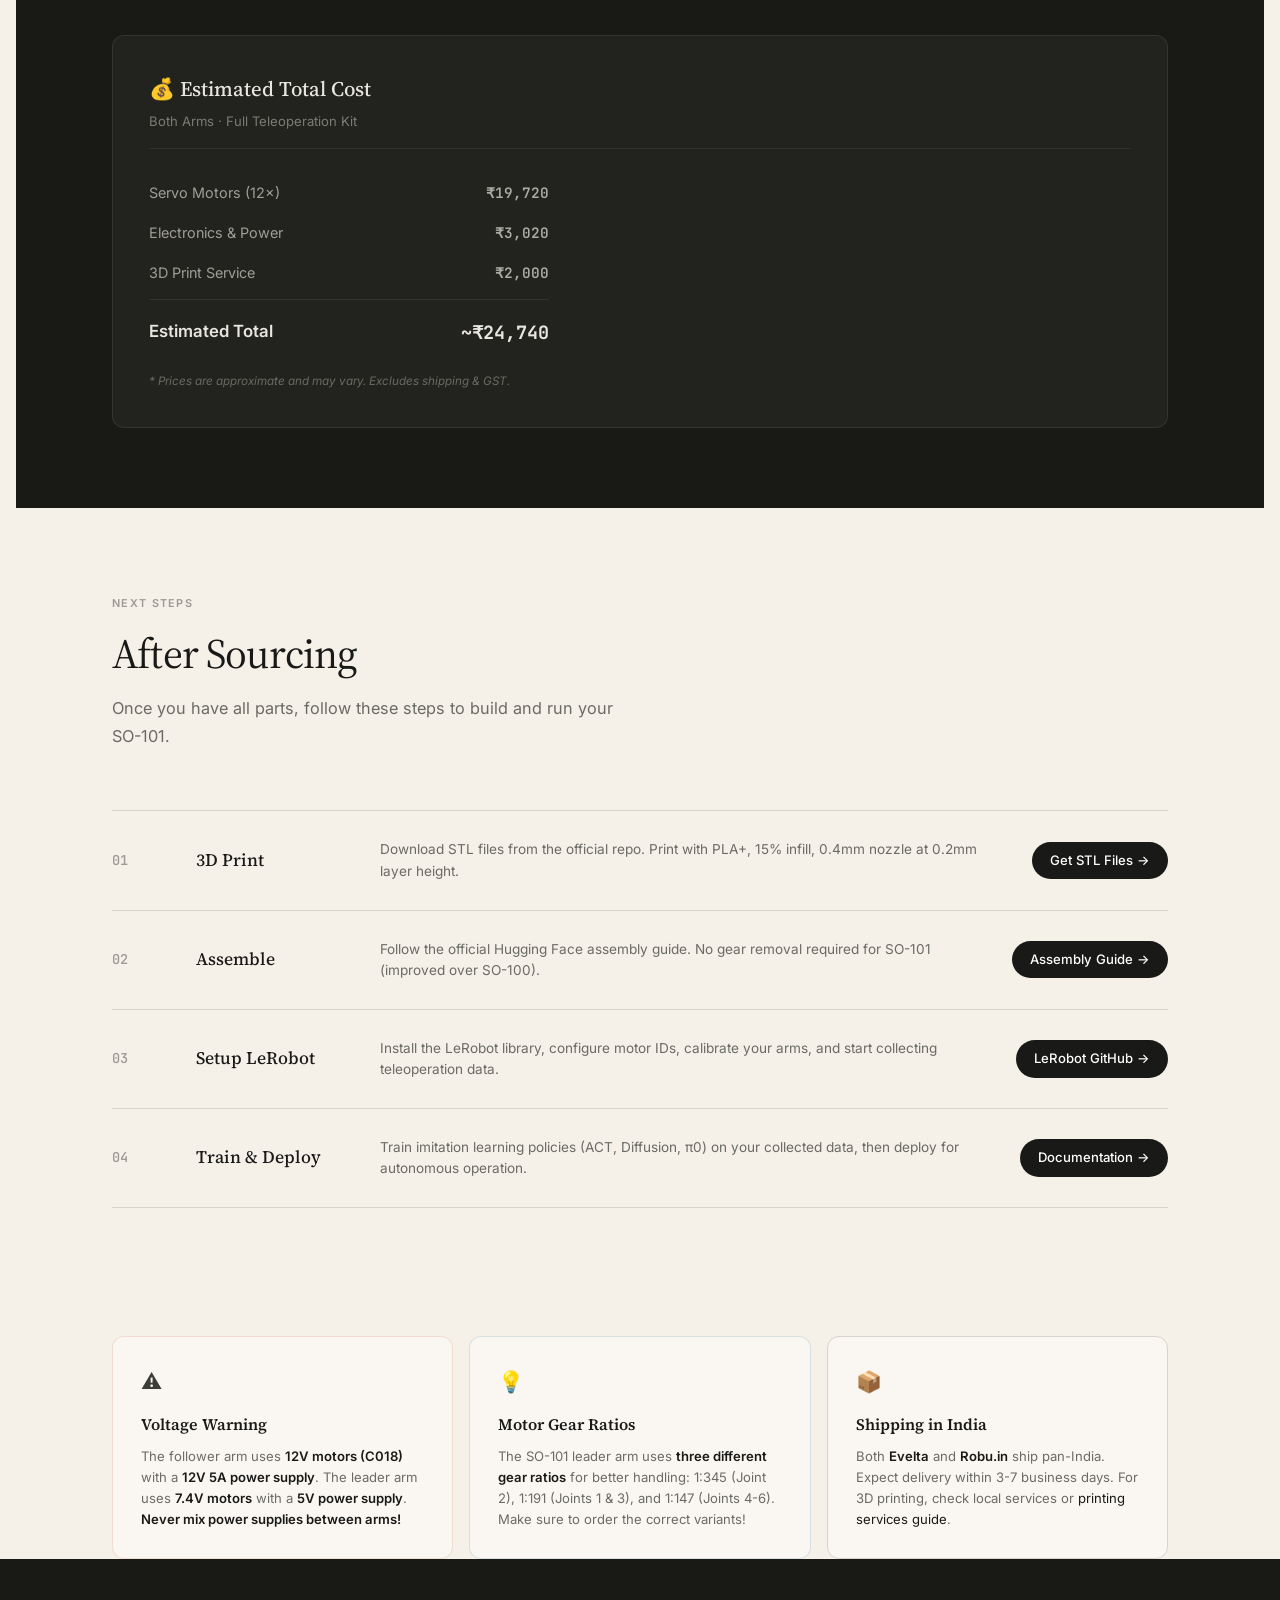
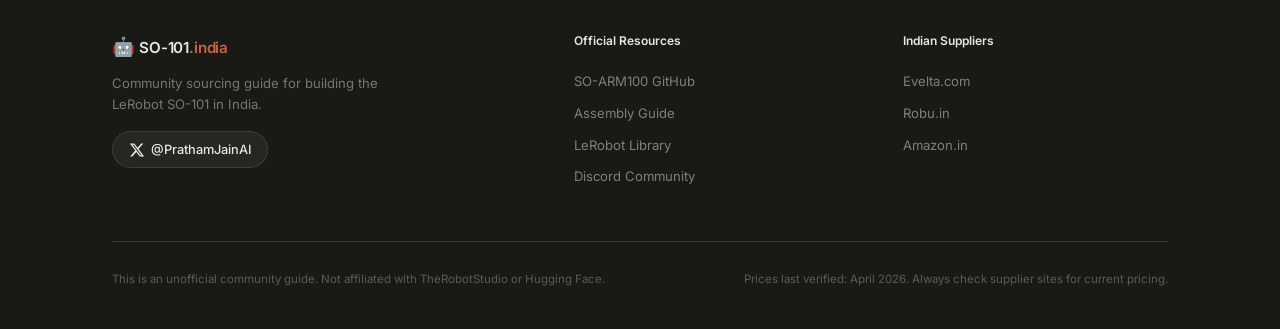
==== commit 6271af3b: "payment gateway" ====
--- a/index.html
+++ b/index.html
@@ -23,7 +23,7 @@
     <!-- Top Announcement Banner -->
     <div class="announcement-bar">
         <span>🖨️ Need 3D printed parts?</span>
-        <a href="https://x.com/PrathamJainAI" target="_blank">Get high-quality SO-101 prints for ₹3,000 — DM
+        <a href="https://x.com/PrathamJainAI" target="_blank">Get high-quality SO-101 prints for ₹2,000 — DM
             @PrathamJainAI on X →</a>
     </div>
 
@@ -40,7 +40,7 @@
                 <a href="#electronics" class="nav-link">Electronics</a>
                 <a href="#printing" class="nav-link">3D Printing</a>
                 <a href="#assembly" class="nav-link">Assembly</a>
-                <a href="https://x.com/PrathamJainAI" target="_blank" class="nav-service-link">Print Service ↗</a>
+                <a href="order.html" class="nav-service-link">Print Service</a>
             </div>
             <a href="https://github.com/TheRobotStudio/SO-ARM100" target="_blank" class="nav-cta">
                 <svg width="18" height="18" viewBox="0 0 24 24" fill="currentColor">
@@ -75,8 +75,8 @@
                         <path d="M7 17l9.2-9.2M17 17V7H7" />
                     </svg>
                 </a>
-                <a href="https://huggingface.co/docs/lerobot/so101" target="_blank" class="btn btn-secondary">
-                    Assembly Guide ↗
+                <a href="order.html" class="btn btn-secondary">
+                    Order Prints
                 </a>
             </div>
             <div class="hero-stats">
@@ -366,8 +366,8 @@
                 <div class="category-header">
                     <div class="category-icon">🖨️</div>
                     <div>
-                        <h3>3D Printed Parts & Hardware</h3>
-                        <p>Structural parts and tools — Print yourself or order from a service</p>
+                        <h3>3D Printing Service</h3>
+                        <p>Ready-to-assemble SO-101 printed parts</p>
                     </div>
                 </div>
 
@@ -391,66 +391,15 @@
                         <div class="part-qty">1 set</div>
                         <div class="part-price">₹3,000 *</div>
                         <div class="part-buy">
-                            <a href="https://x.com/PrathamJainAI" target="_blank" class="buy-link evelta">
-                                DM on X ↗
-                            </a>
-                        </div>
-                    </div>
-
-                    <div class="table-row" data-arm="both">
-                        <div class="part-name">
-                            <span class="part-badge both">Both</span>
-                            PLA+ Filament (Self Print)
-                        </div>
-                        <div class="part-spec">1kg · 15% Infill · 0.4mm nozzle</div>
-                        <div class="part-usage">DIY Printing</div>
-                        <div class="part-qty">1 roll</div>
-                        <div class="part-price">₹500–800</div>
-                        <div class="part-buy">
-                            <a href="https://numakers.in" target="_blank" class="buy-link robu">
-                                NuMakers ↗
-                            </a>
-                        </div>
-                    </div>
-
-                    <div class="table-row" data-arm="both">
-                        <div class="part-name">
-                            <span class="part-badge both">Both</span>
-                            Table Clamps
-                        </div>
-                        <div class="part-spec">Spring / Ratchet Clamp</div>
-                        <div class="part-usage">Mounting Arms to Desk</div>
-                        <div class="part-qty">2×</div>
-                        <div class="part-price">₹200–400</div>
-                        <div class="part-buy">
-                            <a href="https://www.amazon.in/Homdum%C2%AE-Heavy-Clamp-Clamping-Pieces/dp/B081JZLFCY/"
-                                target="_blank" class="buy-link amazon">
-                                Amazon.in ↗
-                            </a>
-                        </div>
-                    </div>
-
-                    <div class="table-row" data-arm="both">
-                        <div class="part-name">
-                            <span class="part-badge both">Both</span>
-                            Screwdriver Set
-                        </div>
-                        <div class="part-spec">Phillips #0 & #1</div>
-                        <div class="part-usage">Assembly Tool</div>
-                        <div class="part-qty">1×</div>
-                        <div class="part-price">₹300–500</div>
-                        <div class="part-buy">
-                            <a href="https://www.amazon.in/s?k=precision+screwdriver+set+phillips" target="_blank"
-                                class="buy-link amazon">
-                                Amazon.in ↗
-                            </a>
-                        </div>
-                    </div>
-                </div>
-
-                <p class="print-note">* 3D print service price excludes delivery charges. DM <a
-                        href="https://x.com/PrathamJainAI" target="_blank">@PrathamJainAI</a> on X for high quality
-                    prints.</p>
+                            <a href="order.html" class="buy-link evelta">
+                                Order Now ->
+                            </a>
+                        </div>
+                    </div>
+                </div>
+
+                <p class="print-note">* 3D print service price excludes delivery charges. Place an online order and
+                    payment on the print service page.</p>
             </div>
 
             <!-- Total Cost -->
@@ -470,13 +419,13 @@
                             <span>₹3,020</span>
                         </div>
                         <div class="breakdown-row">
-                            <span>3D Printing + Hardware</span>
-                            <span>~₹2,500</span>
+                            <span>3D Print Service</span>
+                            <span>₹2,000</span>
                         </div>
                         <div class="breakdown-divider"></div>
                         <div class="breakdown-row total">
                             <span>Estimated Total</span>
-                            <span>~₹25,000 – ₹28,500</span>
+                            <span>~₹24,740</span>
                         </div>
                     </div>
                     <p class="total-note">* Prices are approximate and may vary. Excludes shipping & GST.</p>
--- a/style.css
+++ b/style.css
@@ -1224,3 +1224,195 @@
 
     .stat { border-right: none; border-bottom: 1px solid var(--border); padding-right: 0; padding-bottom: 16px; }
 }
+
+/* ========================================
+   Order Page
+   ======================================== */
+
+.order-navbar {
+    top: 0;
+}
+
+.order-page {
+    min-height: 100vh;
+    padding-top: 90px;
+}
+
+.order-hero {
+    padding: 24px 0 12px;
+}
+
+.order-layout {
+    display: grid;
+    grid-template-columns: 1.4fr 1fr;
+    gap: 24px;
+    align-items: start;
+}
+
+.order-form,
+.order-summary {
+    background: var(--bg-white);
+    border: 1px solid var(--border);
+    border-radius: var(--radius);
+    padding: 24px;
+}
+
+.order-form h2,
+.order-summary h2 {
+    font-family: var(--font-serif);
+    font-size: 1.4rem;
+    font-weight: 500;
+    margin-bottom: 18px;
+    color: var(--text-primary);
+}
+
+.form-grid {
+    display: grid;
+    grid-template-columns: repeat(2, 1fr);
+    gap: 14px;
+}
+
+.form-row {
+    display: flex;
+    flex-direction: column;
+    gap: 6px;
+    margin-bottom: 14px;
+}
+
+.form-row label {
+    font-size: 0.82rem;
+    font-weight: 600;
+    color: var(--text-secondary);
+}
+
+.form-row input,
+.form-row select,
+.form-row textarea {
+    border: 1px solid var(--border);
+    border-radius: 8px;
+    padding: 10px 12px;
+    font-family: var(--font-sans);
+    font-size: 0.9rem;
+    color: var(--text-primary);
+    background: #fff;
+}
+
+.form-row input:focus,
+.form-row select:focus,
+.form-row textarea:focus {
+    outline: none;
+    border-color: var(--accent);
+    box-shadow: 0 0 0 3px rgba(201, 100, 66, 0.12);
+}
+
+.payment-panel {
+    border: 1px solid var(--accent-border);
+    background: var(--accent-bg);
+    border-radius: var(--radius-sm);
+    padding: 16px;
+    margin-bottom: 16px;
+}
+
+.payment-panel h3 {
+    font-size: 1rem;
+    margin-bottom: 6px;
+    color: var(--text-primary);
+}
+
+.payment-panel p {
+    font-size: 0.82rem;
+    color: var(--text-secondary);
+    margin-bottom: 12px;
+}
+
+.payment-help {
+    margin-top: 10px;
+}
+
+.payment-actions {
+    display: flex;
+    gap: 10px;
+    flex-wrap: wrap;
+    margin-bottom: 10px;
+}
+
+.payment-actions .btn {
+    padding: 10px 18px;
+}
+
+.full-width {
+    width: 100%;
+    justify-content: center;
+}
+
+.summary-list {
+    display: flex;
+    flex-direction: column;
+    gap: 8px;
+}
+
+.summary-row {
+    display: flex;
+    justify-content: space-between;
+    align-items: center;
+    font-size: 0.9rem;
+    color: var(--text-secondary);
+}
+
+.summary-row span:last-child {
+    font-family: var(--font-mono);
+    color: var(--text-primary);
+}
+
+.summary-divider {
+    border-bottom: 1px solid var(--border);
+    margin: 4px 0;
+}
+
+.summary-row.total {
+    font-weight: 600;
+    color: var(--text-primary);
+}
+
+.summary-row.total span:last-child {
+    font-size: 1rem;
+    font-weight: 700;
+}
+
+.summary-points {
+    margin-top: 16px;
+    padding-left: 18px;
+    color: var(--text-secondary);
+}
+
+.summary-points li {
+    margin-bottom: 6px;
+    font-size: 0.83rem;
+}
+
+.order-message {
+    margin-top: 14px;
+    font-size: 0.88rem;
+    color: #1f7a3c;
+    font-weight: 500;
+}
+
+.order-message.error {
+    color: #ad2f2f;
+}
+
+@media (max-width: 900px) {
+    .order-layout {
+        grid-template-columns: 1fr;
+    }
+}
+
+@media (max-width: 640px) {
+    .form-grid {
+        grid-template-columns: 1fr;
+    }
+
+    .payment-actions {
+        flex-direction: column;
+    }
+}
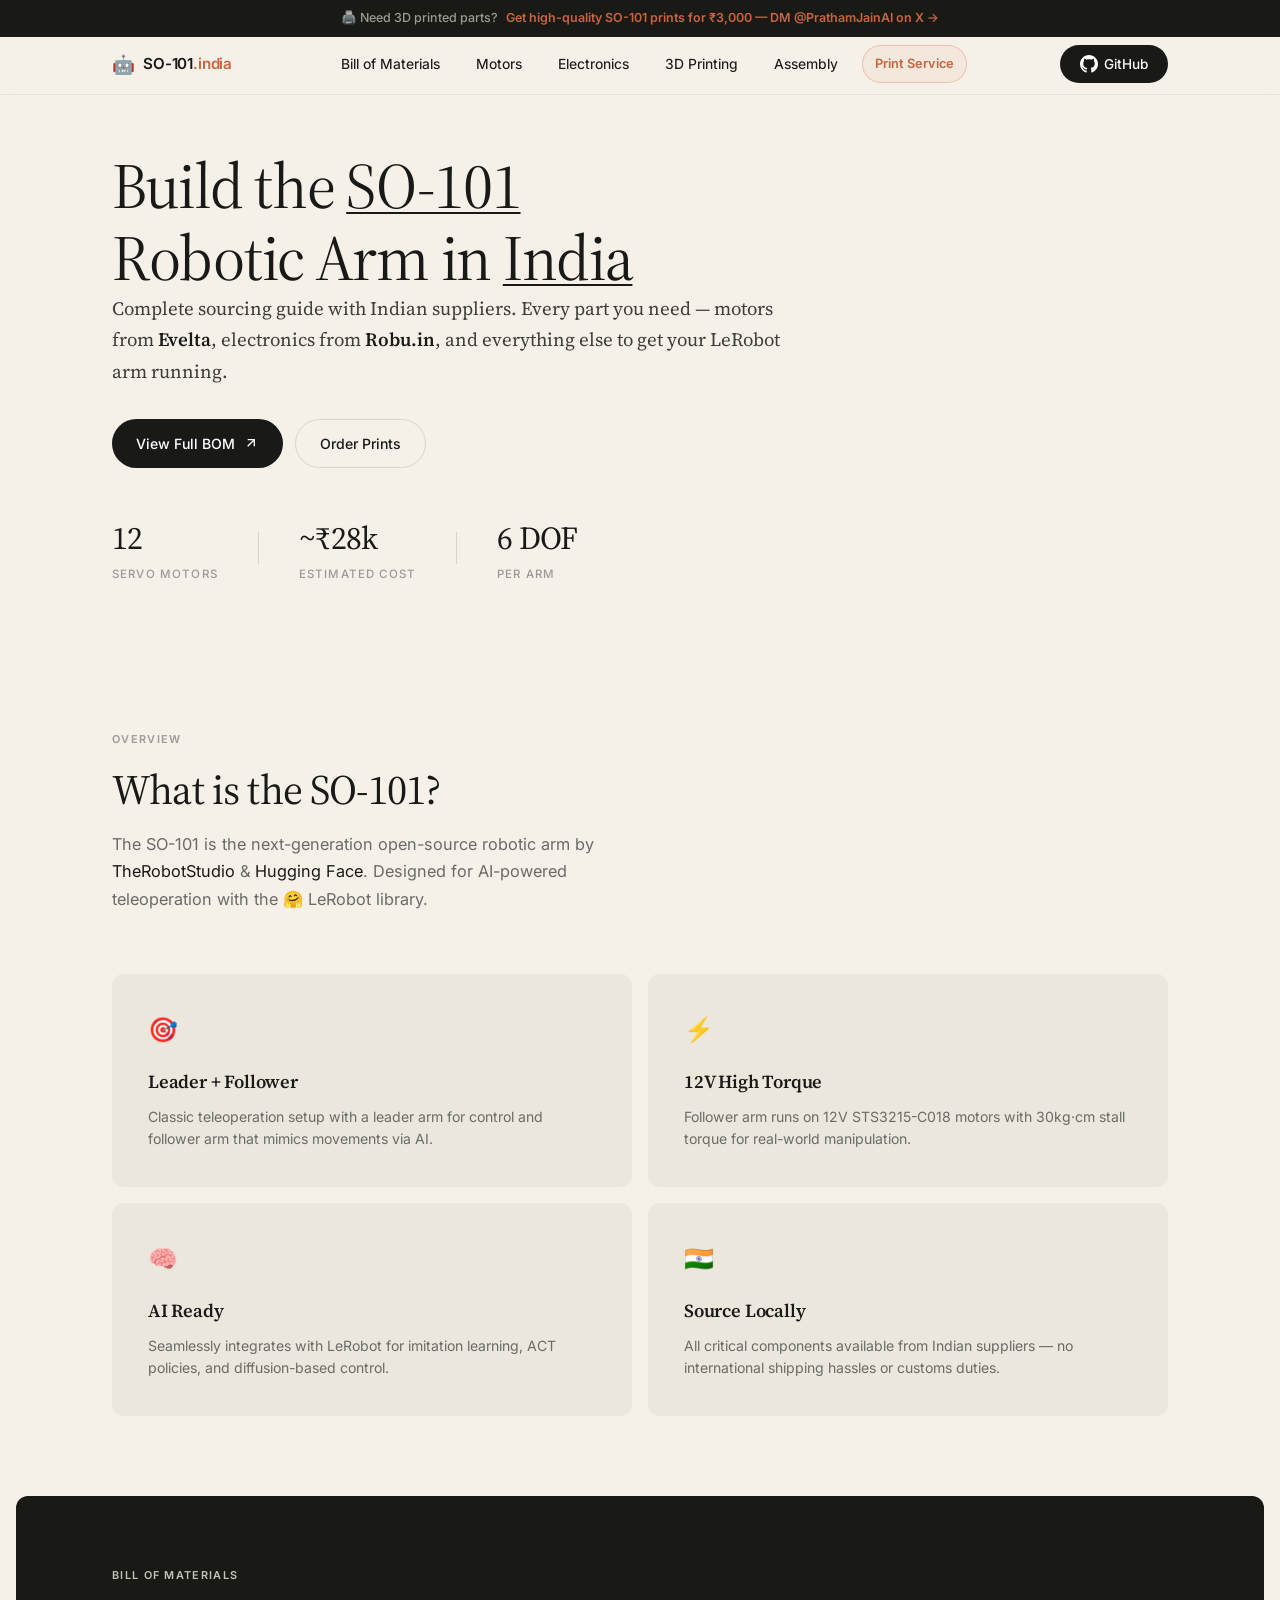
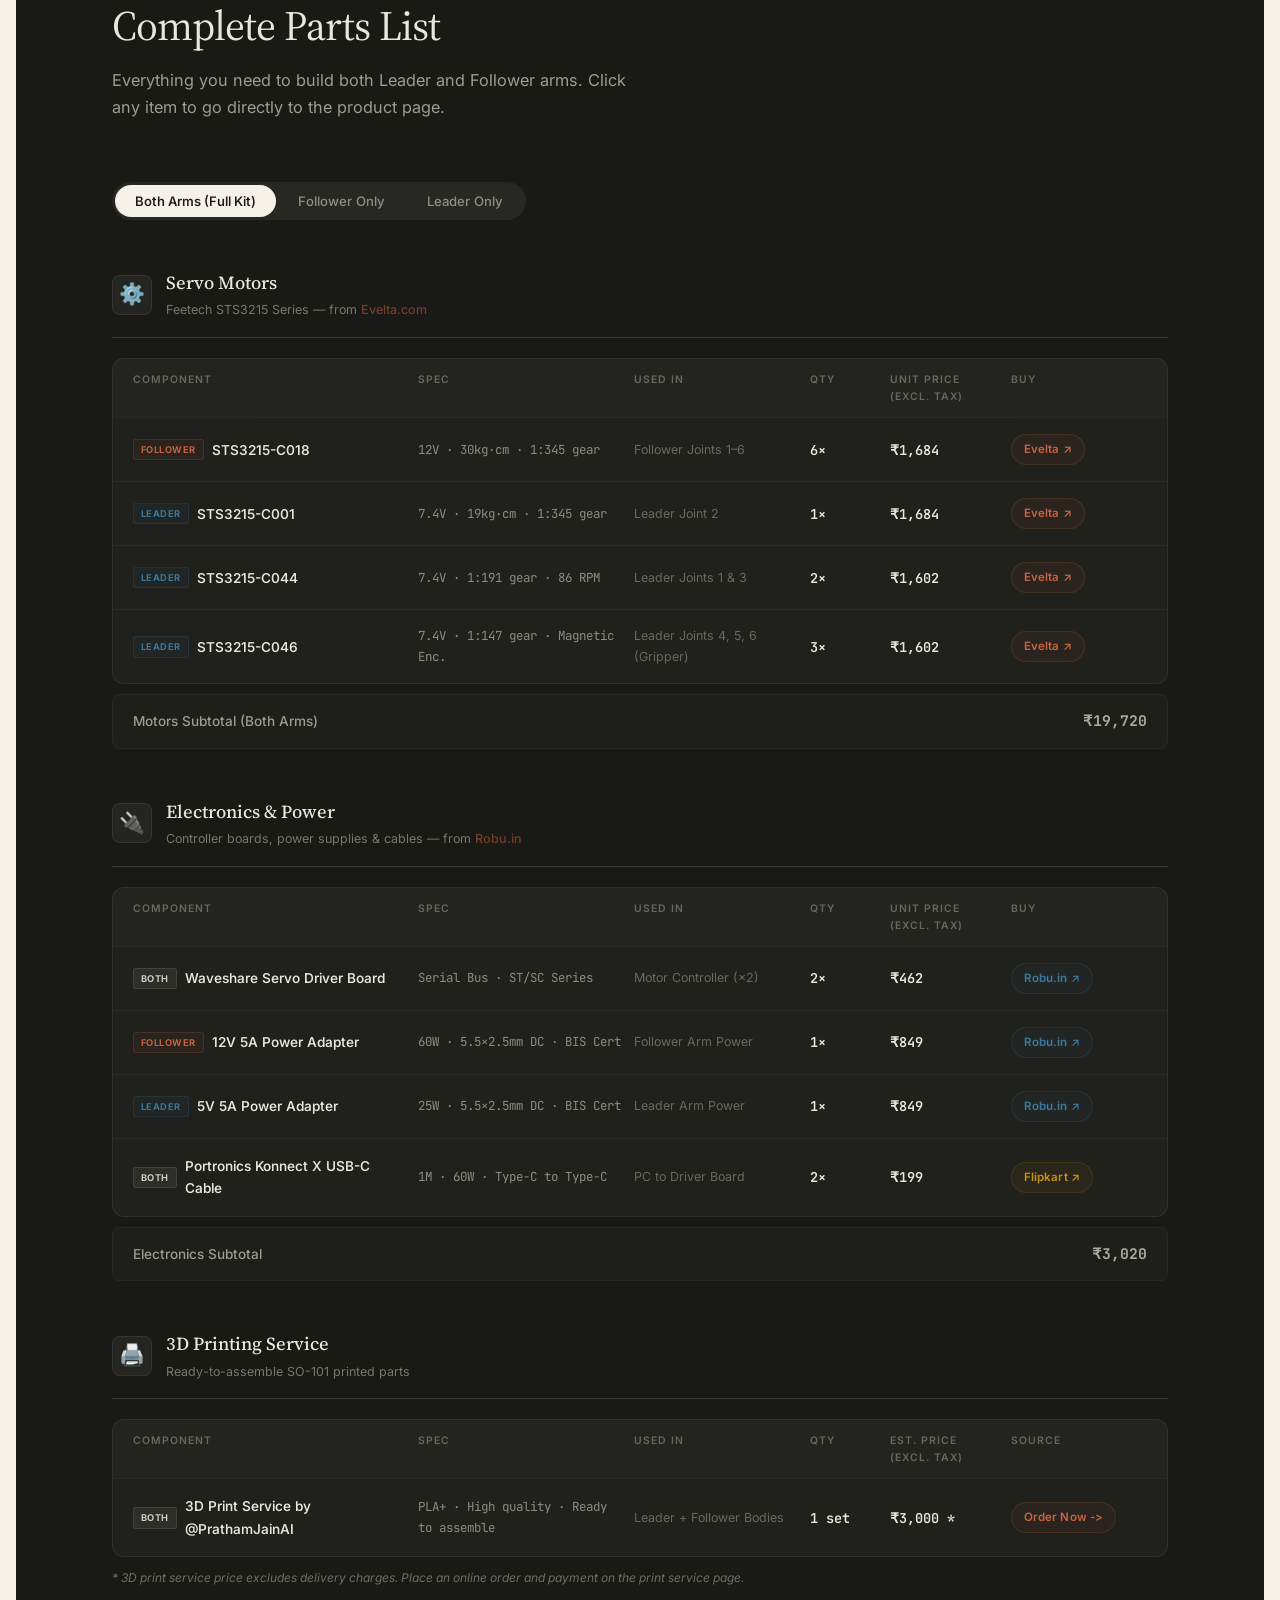
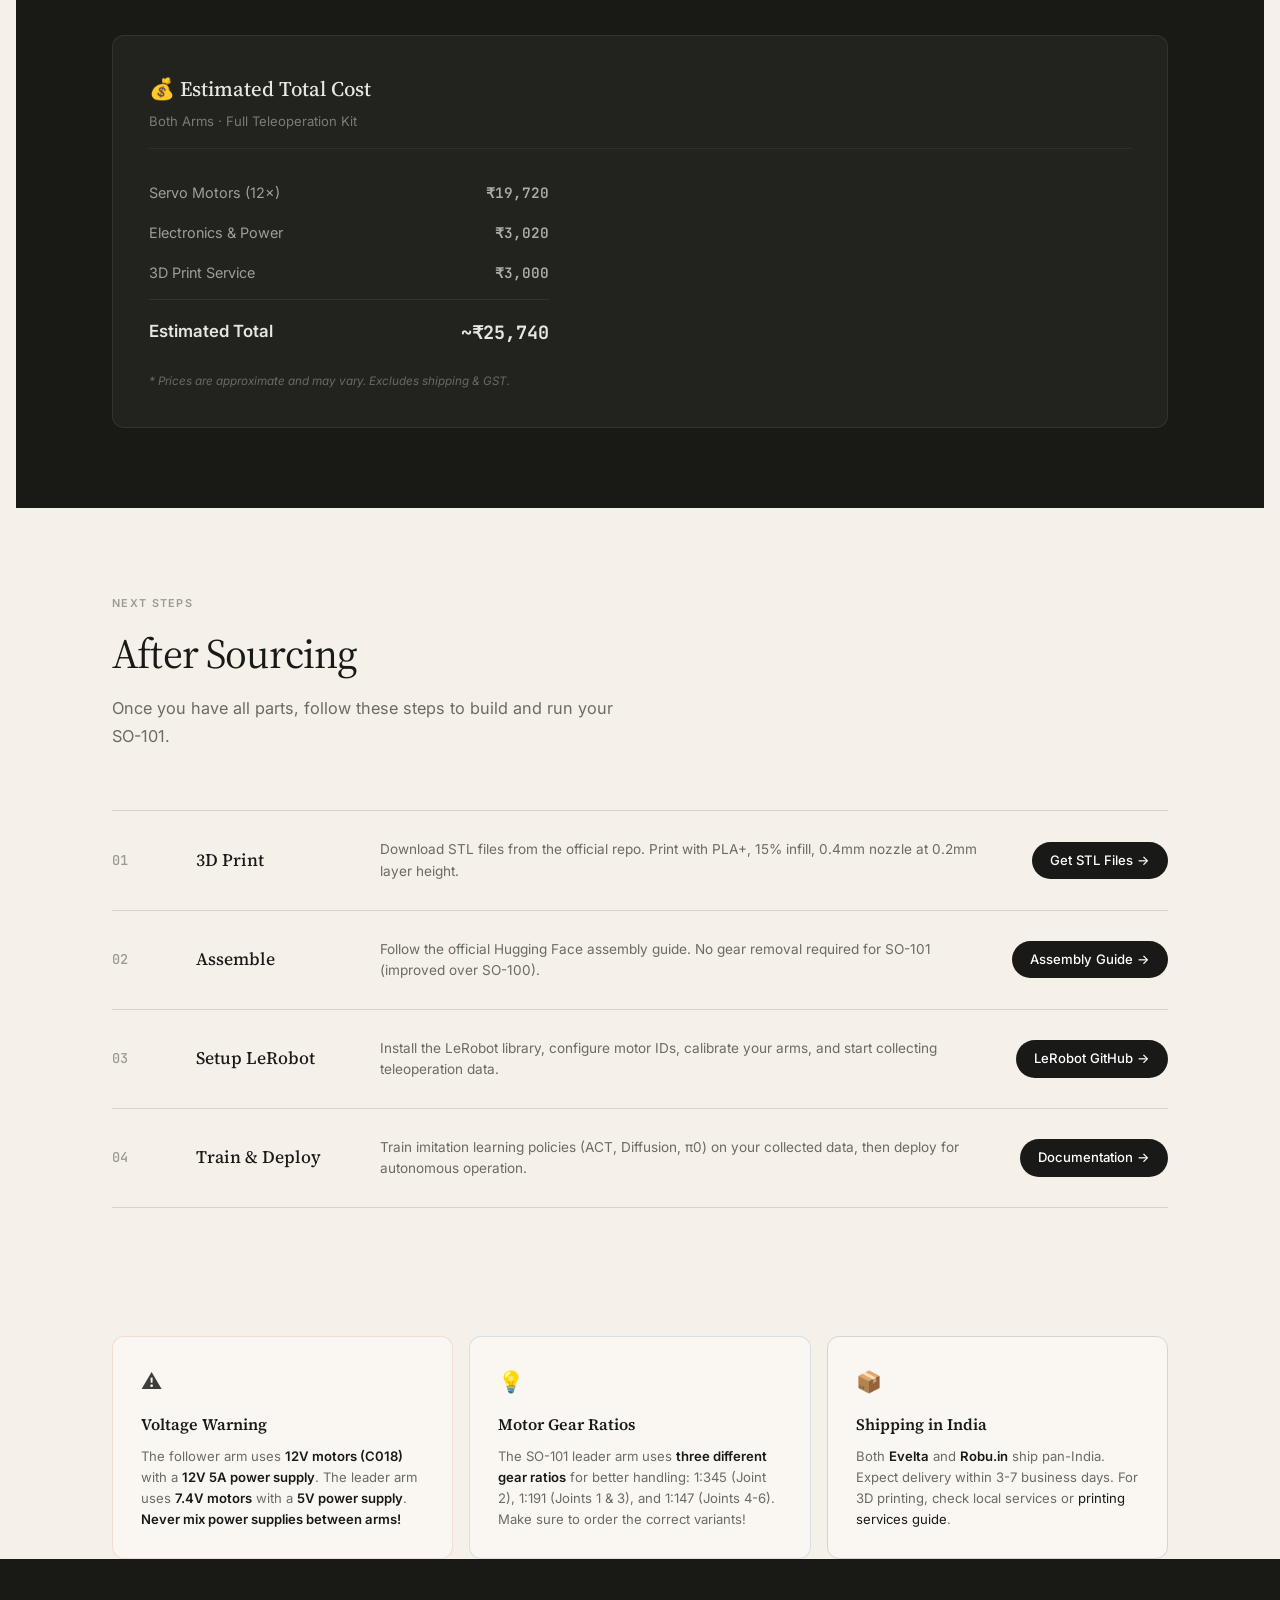
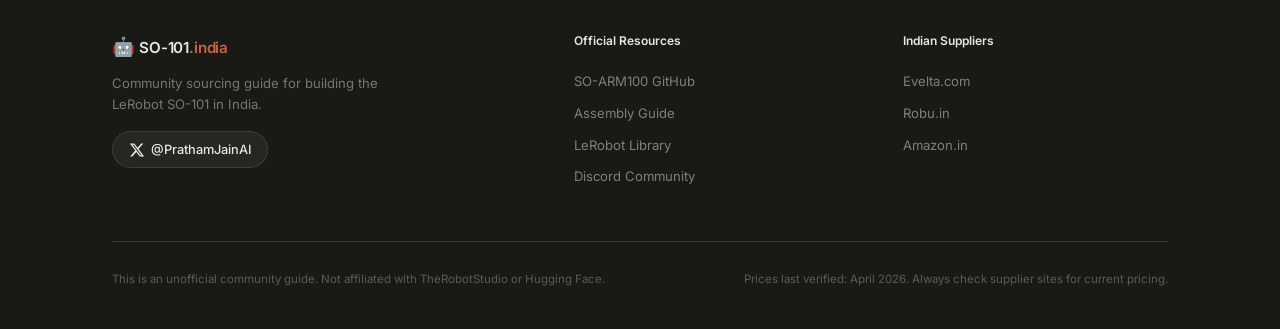
==== commit a70de868: "update razorpay" ====
--- a/index.html
+++ b/index.html
@@ -23,7 +23,7 @@
     <!-- Top Announcement Banner -->
     <div class="announcement-bar">
         <span>🖨️ Need 3D printed parts?</span>
-        <a href="https://x.com/PrathamJainAI" target="_blank">Get high-quality SO-101 prints for ₹2,000 — DM
+        <a href="https://x.com/PrathamJainAI" target="_blank">Get high-quality SO-101 prints for ₹3,000 — DM
             @PrathamJainAI on X →</a>
     </div>
 
@@ -420,12 +420,12 @@
                         </div>
                         <div class="breakdown-row">
                             <span>3D Print Service</span>
-                            <span>₹2,000</span>
+                            <span>₹3,000</span>
                         </div>
                         <div class="breakdown-divider"></div>
                         <div class="breakdown-row total">
                             <span>Estimated Total</span>
-                            <span>~₹24,740</span>
+                            <span>~₹25,740</span>
                         </div>
                     </div>
                     <p class="total-note">* Prices are approximate and may vary. Excludes shipping & GST.</p>
--- a/style.css
+++ b/style.css
@@ -1231,30 +1231,118 @@
 
 .order-navbar {
     top: 0;
+    background: rgba(250, 247, 242, 0.78);
+    border-bottom: 1px solid rgba(201, 100, 66, 0.16);
 }
 
 .order-page {
+    position: relative;
+    z-index: 1;
     min-height: 100vh;
     padding-top: 90px;
+    padding-bottom: 48px;
+    background:
+        radial-gradient(circle at 10% 12%, rgba(201, 100, 66, 0.2), transparent 34%),
+        radial-gradient(circle at 92% 28%, rgba(59, 122, 158, 0.17), transparent 30%),
+        linear-gradient(180deg, #f8f2e8 0%, #f2ece1 100%);
+}
+
+.order-glow {
+    position: fixed;
+    width: 320px;
+    height: 320px;
+    border-radius: 50%;
+    filter: blur(90px);
+    pointer-events: none;
+    z-index: 0;
+    opacity: 0.5;
+}
+
+.order-glow-1 {
+    top: -80px;
+    left: -100px;
+    background: rgba(201, 100, 66, 0.4);
+}
+
+.order-glow-2 {
+    right: -80px;
+    top: 160px;
+    background: rgba(59, 122, 158, 0.3);
+}
+
+.order-nav-pill {
+    display: inline-flex;
+    align-items: center;
+    padding: 8px 14px;
+    border-radius: 999px;
+    font-size: 0.77rem;
+    font-weight: 700;
+    letter-spacing: 0.03em;
+    color: #8f3f24;
+    border: 1px solid rgba(201, 100, 66, 0.28);
+    background: rgba(201, 100, 66, 0.1);
 }
 
 .order-hero {
-    padding: 24px 0 12px;
+    padding: 28px 0 16px;
+}
+
+.order-hero .container {
+    max-width: 980px;
+}
+
+.order-hero-topline {
+    display: flex;
+    align-items: center;
+    gap: 12px;
+    margin-bottom: 14px;
+}
+
+.order-chip {
+    display: inline-flex;
+    align-items: center;
+    padding: 5px 12px;
+    font-size: 0.72rem;
+    font-weight: 700;
+    text-transform: uppercase;
+    letter-spacing: 0.06em;
+    color: #fff;
+    background: #c96442;
+    border-radius: 999px;
+}
+
+.order-badges {
+    display: flex;
+    flex-wrap: wrap;
+    gap: 10px;
+    margin-top: 18px;
+}
+
+.order-badges span {
+    background: rgba(255, 255, 255, 0.8);
+    border: 1px solid rgba(0, 0, 0, 0.08);
+    color: var(--text-primary);
+    border-radius: 999px;
+    padding: 7px 14px;
+    font-size: 0.76rem;
+    font-weight: 600;
 }
 
 .order-layout {
     display: grid;
     grid-template-columns: 1.4fr 1fr;
-    gap: 24px;
+    gap: 20px;
     align-items: start;
 }
 
 .order-form,
 .order-summary {
-    background: var(--bg-white);
-    border: 1px solid var(--border);
-    border-radius: var(--radius);
-    padding: 24px;
+    background: rgba(250, 247, 242, 0.94);
+    border: 1px solid rgba(0, 0, 0, 0.08);
+    border-radius: 16px;
+    padding: 26px;
+    box-shadow: 0 18px 34px rgba(25, 25, 21, 0.08);
+    backdrop-filter: blur(6px);
 }
 
 .order-form h2,
@@ -1266,6 +1354,12 @@
     color: var(--text-primary);
 }
 
+.order-subtitle {
+    font-size: 0.82rem;
+    color: var(--text-secondary);
+    margin-bottom: 16px;
+}
+
 .form-grid {
     display: grid;
     grid-template-columns: repeat(2, 1fr);
@@ -1288,13 +1382,13 @@
 .form-row input,
 .form-row select,
 .form-row textarea {
-    border: 1px solid var(--border);
+    border: 1px solid rgba(0, 0, 0, 0.12);
     border-radius: 8px;
     padding: 10px 12px;
     font-family: var(--font-sans);
     font-size: 0.9rem;
     color: var(--text-primary);
-    background: #fff;
+    background: rgba(255, 255, 255, 0.86);
 }
 
 .form-row input:focus,
@@ -1306,10 +1400,12 @@
 }
 
 .payment-panel {
-    border: 1px solid var(--accent-border);
-    background: var(--accent-bg);
-    border-radius: var(--radius-sm);
-    padding: 16px;
+    border: 1px solid rgba(201, 100, 66, 0.28);
+    background:
+        linear-gradient(140deg, rgba(201, 100, 66, 0.12) 0%, rgba(201, 100, 66, 0.04) 80%),
+        rgba(250, 247, 242, 0.9);
+    border-radius: 12px;
+    padding: 18px;
     margin-bottom: 16px;
 }
 
@@ -1340,6 +1436,10 @@
     padding: 10px 18px;
 }
 
+.payment-actions .btn-secondary {
+    background: rgba(255, 255, 255, 0.9);
+}
+
 .full-width {
     width: 100%;
     justify-content: center;
@@ -1375,8 +1475,9 @@
 }
 
 .summary-row.total span:last-child {
-    font-size: 1rem;
+    font-size: 1.1rem;
     font-weight: 700;
+    color: #8f3f24;
 }
 
 .summary-points {
@@ -1402,12 +1503,21 @@
 }
 
 @media (max-width: 900px) {
+    .order-nav-pill {
+        display: none;
+    }
+
     .order-layout {
         grid-template-columns: 1fr;
     }
 }
 
 @media (max-width: 640px) {
+    .order-hero-topline {
+        flex-direction: column;
+        align-items: flex-start;
+    }
+
     .form-grid {
         grid-template-columns: 1fr;
     }
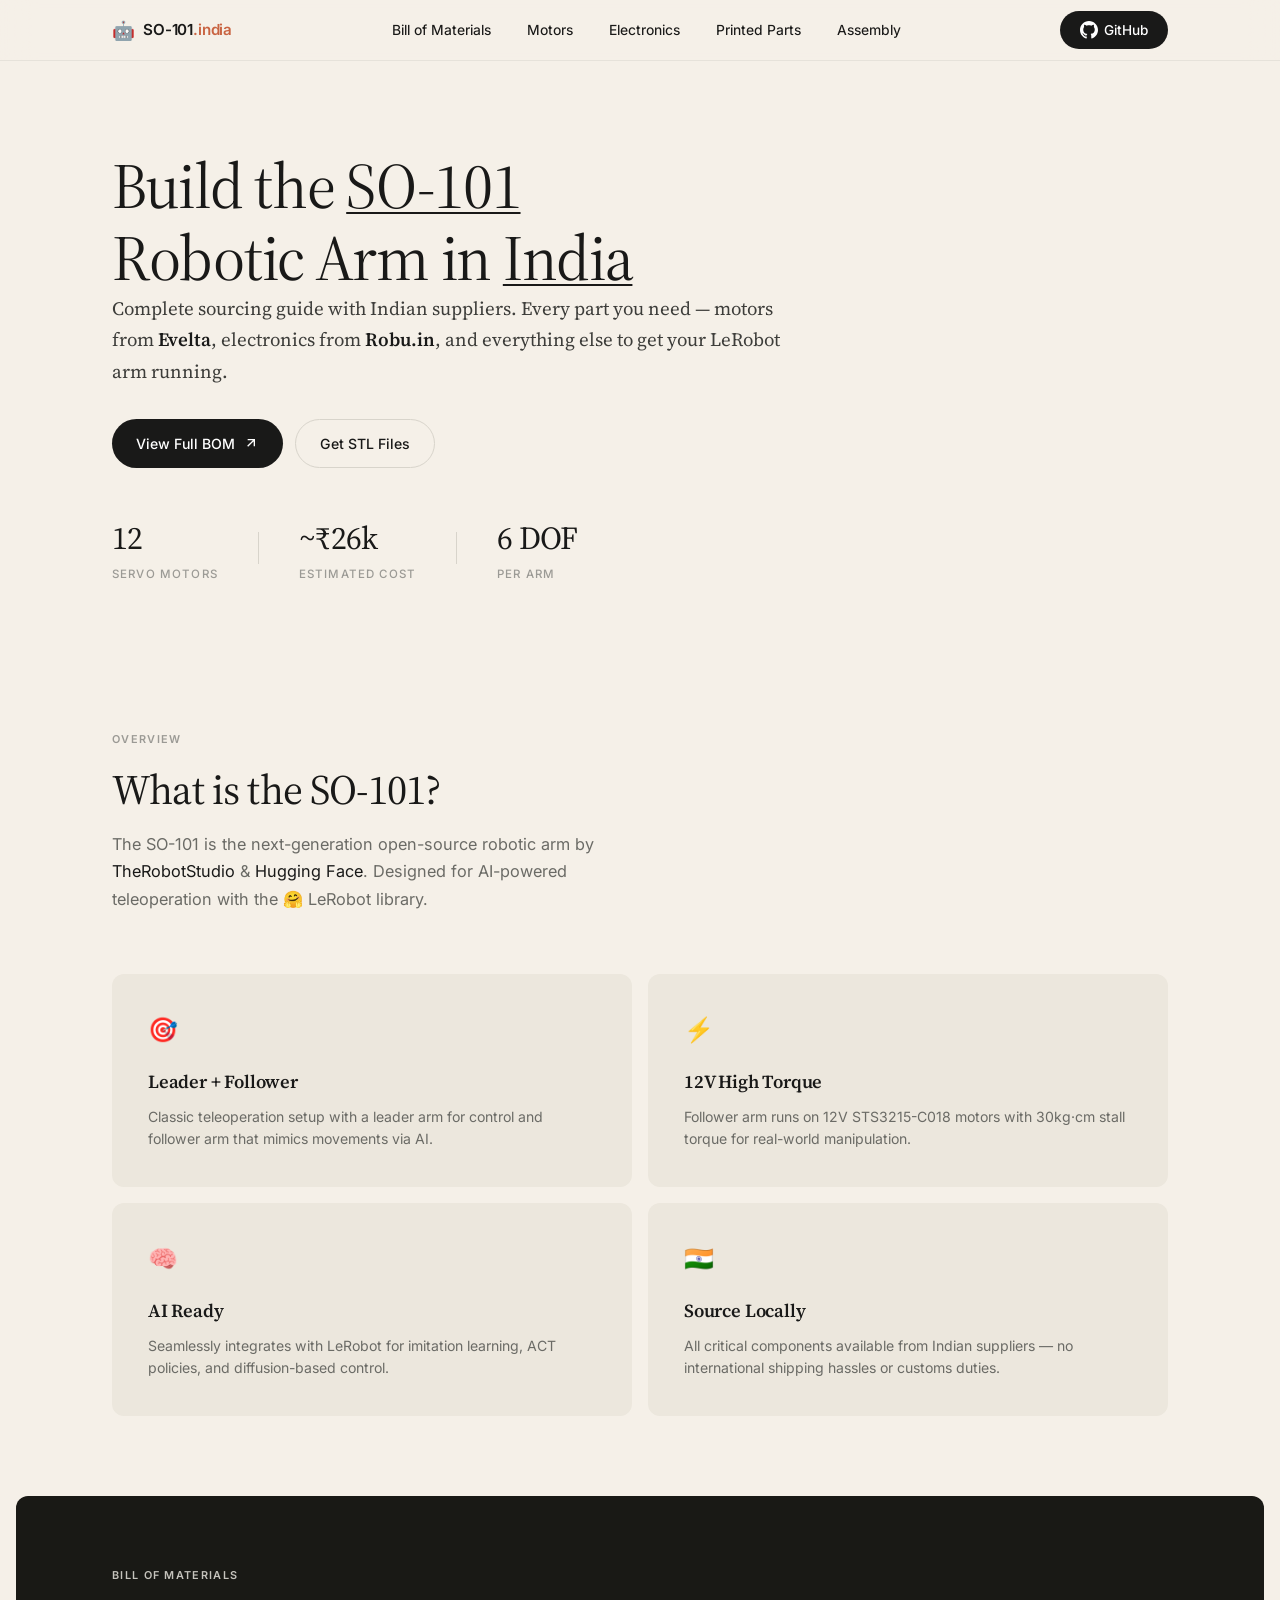
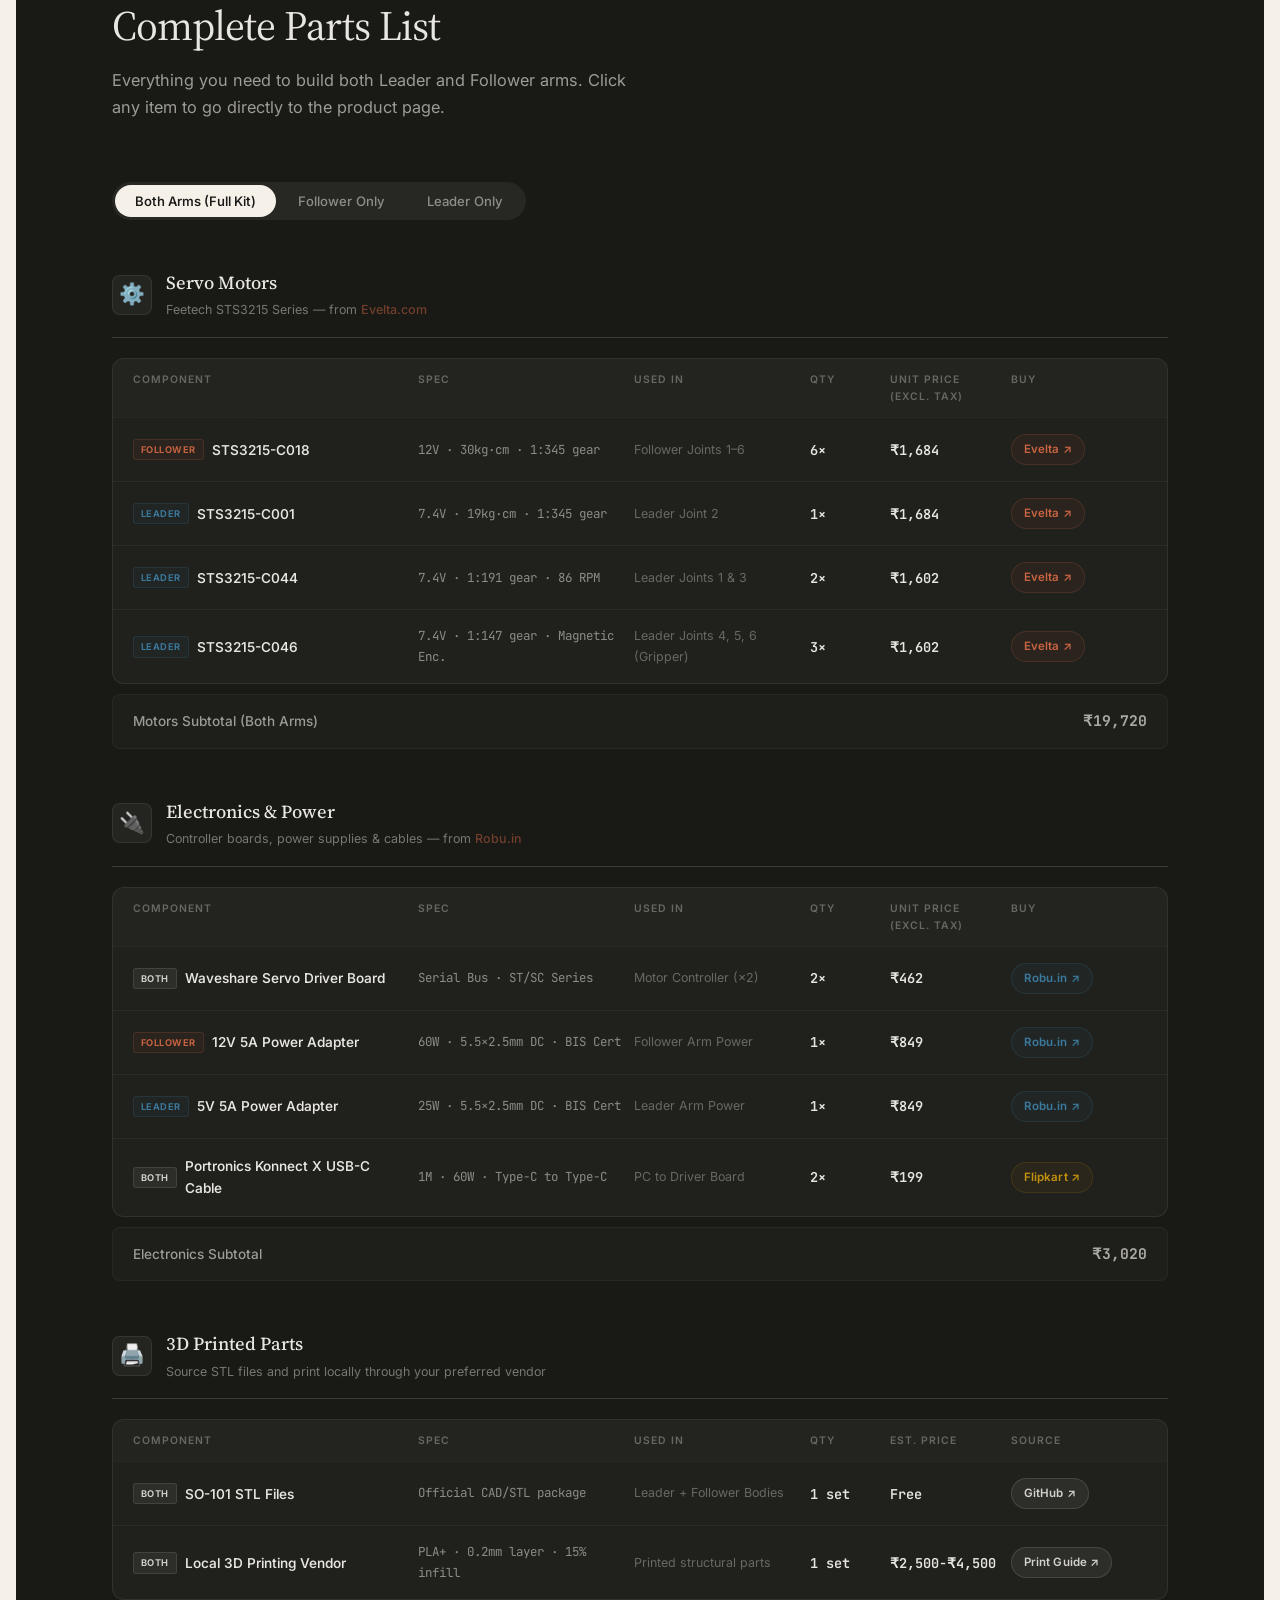
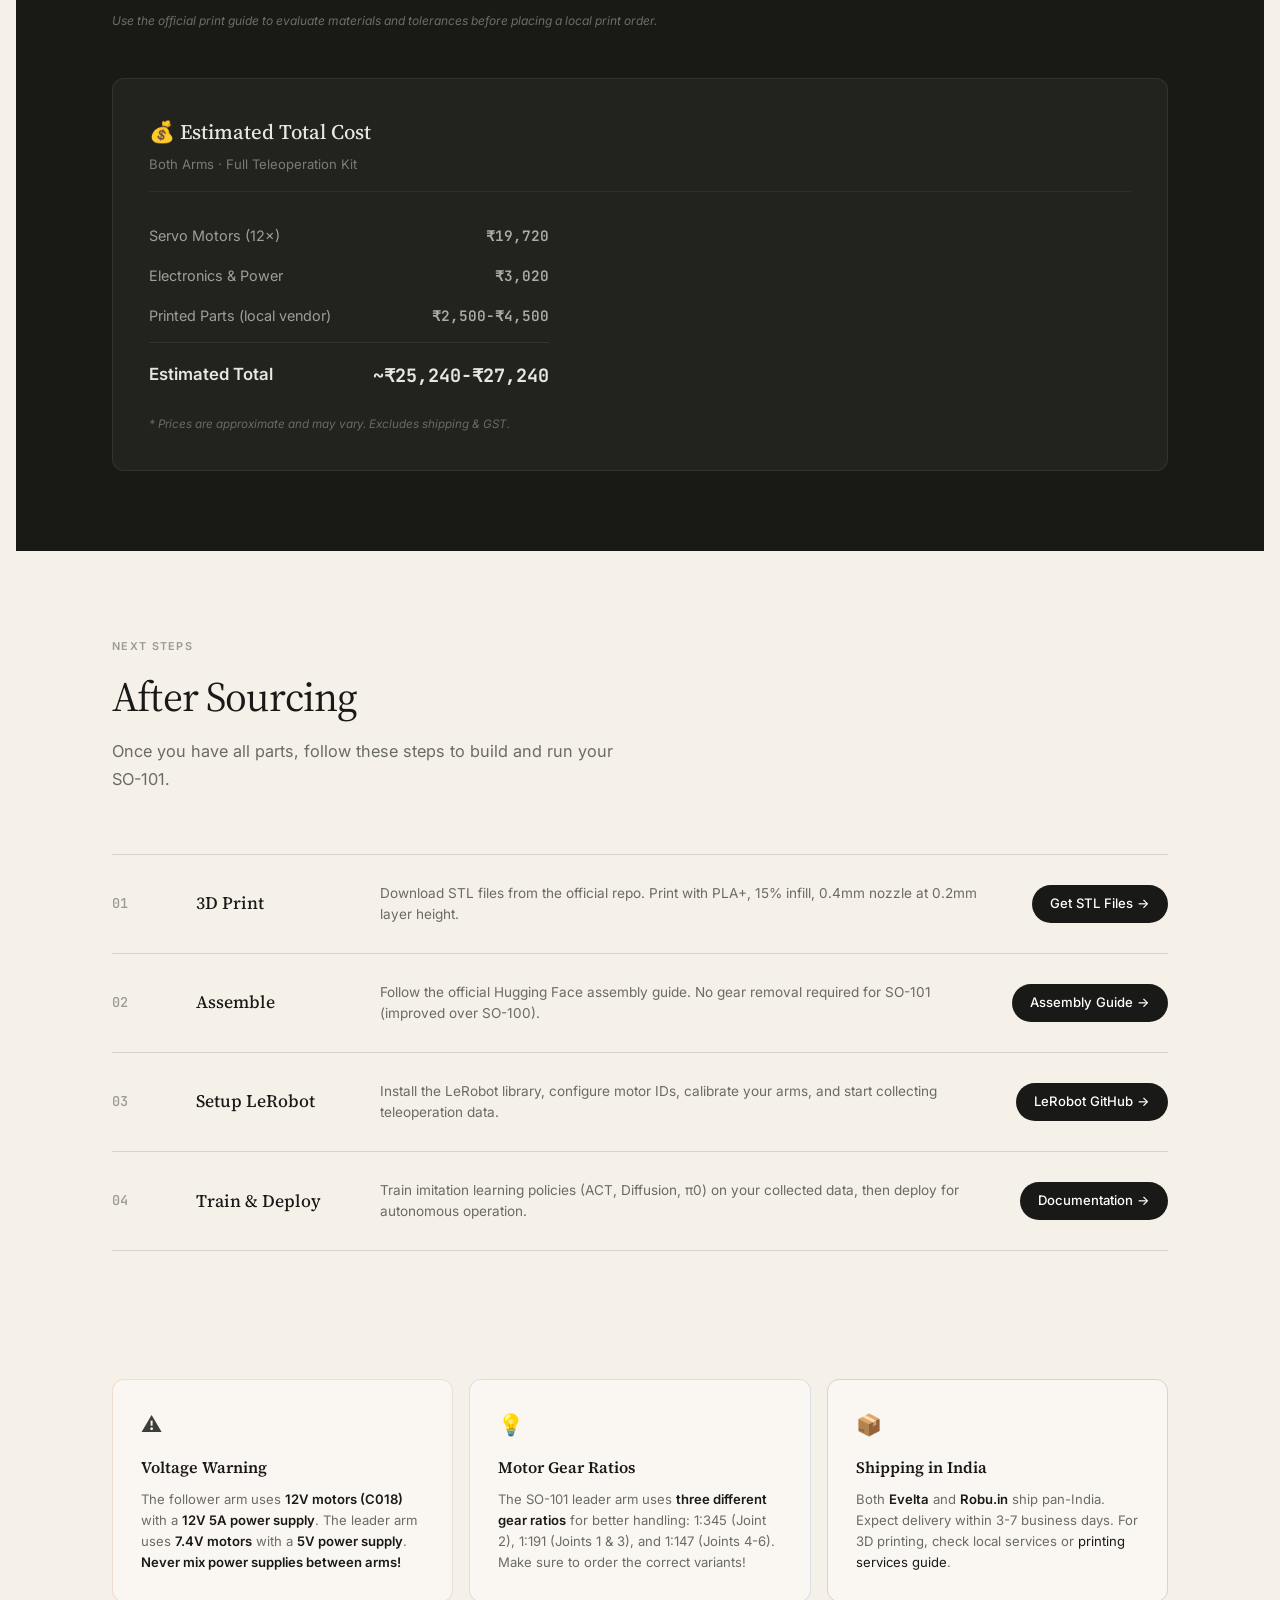
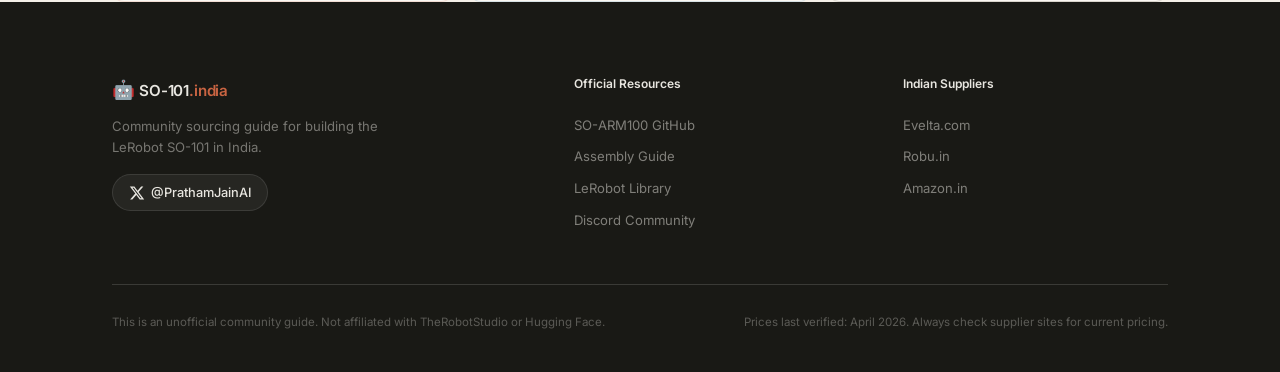
==== commit d11405ab: "removed the service" ====
--- a/index.html
+++ b/index.html
@@ -20,12 +20,6 @@
 <body>
     <!-- Animated background particles -->
     <div class="bg-particles" id="particles"></div>
-    <!-- Top Announcement Banner -->
-    <div class="announcement-bar">
-        <span>🖨️ Need 3D printed parts?</span>
-        <a href="https://x.com/PrathamJainAI" target="_blank">Get high-quality SO-101 prints for ₹3,000 — DM
-            @PrathamJainAI on X →</a>
-    </div>
 
     <!-- Navigation -->
     <nav class="navbar" id="navbar">
@@ -38,9 +32,8 @@
                 <a href="#bom" class="nav-link">Bill of Materials</a>
                 <a href="#motors" class="nav-link">Motors</a>
                 <a href="#electronics" class="nav-link">Electronics</a>
-                <a href="#printing" class="nav-link">3D Printing</a>
+                <a href="#printing" class="nav-link">Printed Parts</a>
                 <a href="#assembly" class="nav-link">Assembly</a>
-                <a href="order.html" class="nav-service-link">Print Service</a>
             </div>
             <a href="https://github.com/TheRobotStudio/SO-ARM100" target="_blank" class="nav-cta">
                 <svg width="18" height="18" viewBox="0 0 24 24" fill="currentColor">
@@ -75,8 +68,9 @@
                         <path d="M7 17l9.2-9.2M17 17V7H7" />
                     </svg>
                 </a>
-                <a href="order.html" class="btn btn-secondary">
-                    Order Prints
+                <a href="https://github.com/TheRobotStudio/SO-ARM100/tree/main/STL/SO101" target="_blank"
+                    class="btn btn-secondary">
+                    Get STL Files
                 </a>
             </div>
             <div class="hero-stats">
@@ -86,7 +80,7 @@
                 </div>
                 <div class="stat-divider"></div>
                 <div class="stat">
-                    <span class="stat-value">~₹28k</span>
+                    <span class="stat-value">~₹26k</span>
                     <span class="stat-label">Estimated Cost</span>
                 </div>
                 <div class="stat-divider"></div>
@@ -366,8 +360,8 @@
                 <div class="category-header">
                     <div class="category-icon">🖨️</div>
                     <div>
-                        <h3>3D Printing Service</h3>
-                        <p>Ready-to-assemble SO-101 printed parts</p>
+                        <h3>3D Printed Parts</h3>
+                        <p>Source STL files and print locally through your preferred vendor</p>
                     </div>
                 </div>
 
@@ -377,29 +371,47 @@
                         <span>Spec</span>
                         <span>Used In</span>
                         <span>Qty</span>
-                        <span>Est. Price (excl. tax)</span>
+                        <span>Est. Price</span>
                         <span>Source</span>
                     </div>
 
                     <div class="table-row" data-arm="both">
                         <div class="part-name">
                             <span class="part-badge both">Both</span>
-                            3D Print Service by @PrathamJainAI
-                        </div>
-                        <div class="part-spec">PLA+ · High quality · Ready to assemble</div>
+                            SO-101 STL Files
+                        </div>
+                        <div class="part-spec">Official CAD/STL package</div>
                         <div class="part-usage">Leader + Follower Bodies</div>
                         <div class="part-qty">1 set</div>
-                        <div class="part-price">₹3,000 *</div>
-                        <div class="part-buy">
-                            <a href="order.html" class="buy-link evelta">
-                                Order Now ->
-                            </a>
-                        </div>
-                    </div>
-                </div>
-
-                <p class="print-note">* 3D print service price excludes delivery charges. Place an online order and
-                    payment on the print service page.</p>
+                        <div class="part-price">Free</div>
+                        <div class="part-buy">
+                            <a href="https://github.com/TheRobotStudio/SO-ARM100/tree/main/STL/SO101" target="_blank"
+                                class="buy-link github">
+                                GitHub ↗
+                            </a>
+                        </div>
+                    </div>
+
+                    <div class="table-row" data-arm="both">
+                        <div class="part-name">
+                            <span class="part-badge both">Both</span>
+                            Local 3D Printing Vendor
+                        </div>
+                        <div class="part-spec">PLA+ · 0.2mm layer · 15% infill</div>
+                        <div class="part-usage">Printed structural parts</div>
+                        <div class="part-qty">1 set</div>
+                        <div class="part-price">₹2,500-₹4,500</div>
+                        <div class="part-buy">
+                            <a href="https://github.com/TheRobotStudio/SO-ARM100/blob/main/3DPRINT.md" target="_blank"
+                                class="buy-link github">
+                                Print Guide ↗
+                            </a>
+                        </div>
+                    </div>
+                </div>
+
+                <p class="print-note">Use the official print guide to evaluate materials and tolerances before placing
+                    a local print order.</p>
             </div>
 
             <!-- Total Cost -->
@@ -419,13 +431,13 @@
                             <span>₹3,020</span>
                         </div>
                         <div class="breakdown-row">
-                            <span>3D Print Service</span>
-                            <span>₹3,000</span>
+                            <span>Printed Parts (local vendor)</span>
+                            <span>₹2,500-₹4,500</span>
                         </div>
                         <div class="breakdown-divider"></div>
                         <div class="breakdown-row total">
                             <span>Estimated Total</span>
-                            <span>~₹25,740</span>
+                            <span>~₹25,240-₹27,240</span>
                         </div>
                     </div>
                     <p class="total-note">* Prices are approximate and may vary. Excludes shipping & GST.</p>
--- a/style.css
+++ b/style.css
@@ -135,7 +135,7 @@
 
 .navbar {
     position: fixed;
-    top: 34px;
+    top: 0;
     left: 0; right: 0;
     z-index: 1000;
     background: rgba(245, 240, 232, 0.88);
@@ -760,7 +760,7 @@
     background: rgba(255,255,255,0.1);
 }
 
-/* Print service note */
+/* Printed parts note */
 .print-note {
     margin-top: 12px;
     font-size: 0.75rem;
@@ -1311,23 +1311,6 @@
     border-radius: 999px;
 }
 
-.order-badges {
-    display: flex;
-    flex-wrap: wrap;
-    gap: 10px;
-    margin-top: 18px;
-}
-
-.order-badges span {
-    background: rgba(255, 255, 255, 0.8);
-    border: 1px solid rgba(0, 0, 0, 0.08);
-    color: var(--text-primary);
-    border-radius: 999px;
-    padding: 7px 14px;
-    font-size: 0.76rem;
-    font-weight: 600;
-}
-
 .order-layout {
     display: grid;
     grid-template-columns: 1.4fr 1fr;
@@ -1502,6 +1485,51 @@
     color: #ad2f2f;
 }
 
+.pricing-table {
+    display: flex;
+    flex-direction: column;
+    gap: 0;
+    border: 1px solid rgba(0, 0, 0, 0.08);
+    border-radius: 8px;
+    overflow: hidden;
+    background: rgba(255, 255, 255, 0.6);
+}
+
+.pricing-header {
+    display: grid;
+    grid-template-columns: repeat(4, 1fr);
+    gap: 8px;
+    padding: 12px;
+    background: rgba(201, 100, 66, 0.12);
+    border-bottom: 1px solid rgba(0, 0, 0, 0.08);
+    font-weight: 600;
+    font-size: 0.75rem;
+    color: var(--text-primary);
+    text-transform: uppercase;
+    letter-spacing: 0.05em;
+}
+
+.pricing-row {
+    display: grid;
+    grid-template-columns: repeat(4, 1fr);
+    gap: 8px;
+    padding: 11px 12px;
+    align-items: center;
+    font-size: 0.83rem;
+    color: var(--text-secondary);
+    border-bottom: 1px solid rgba(0, 0, 0, 0.04);
+}
+
+.pricing-row:last-child {
+    border-bottom: none;
+}
+
+.pricing-row span:nth-child(n+2) {
+    font-family: var(--font-mono);
+    font-weight: 600;
+    color: var(--text-primary);
+}
+
 @media (max-width: 900px) {
     .order-nav-pill {
         display: none;
